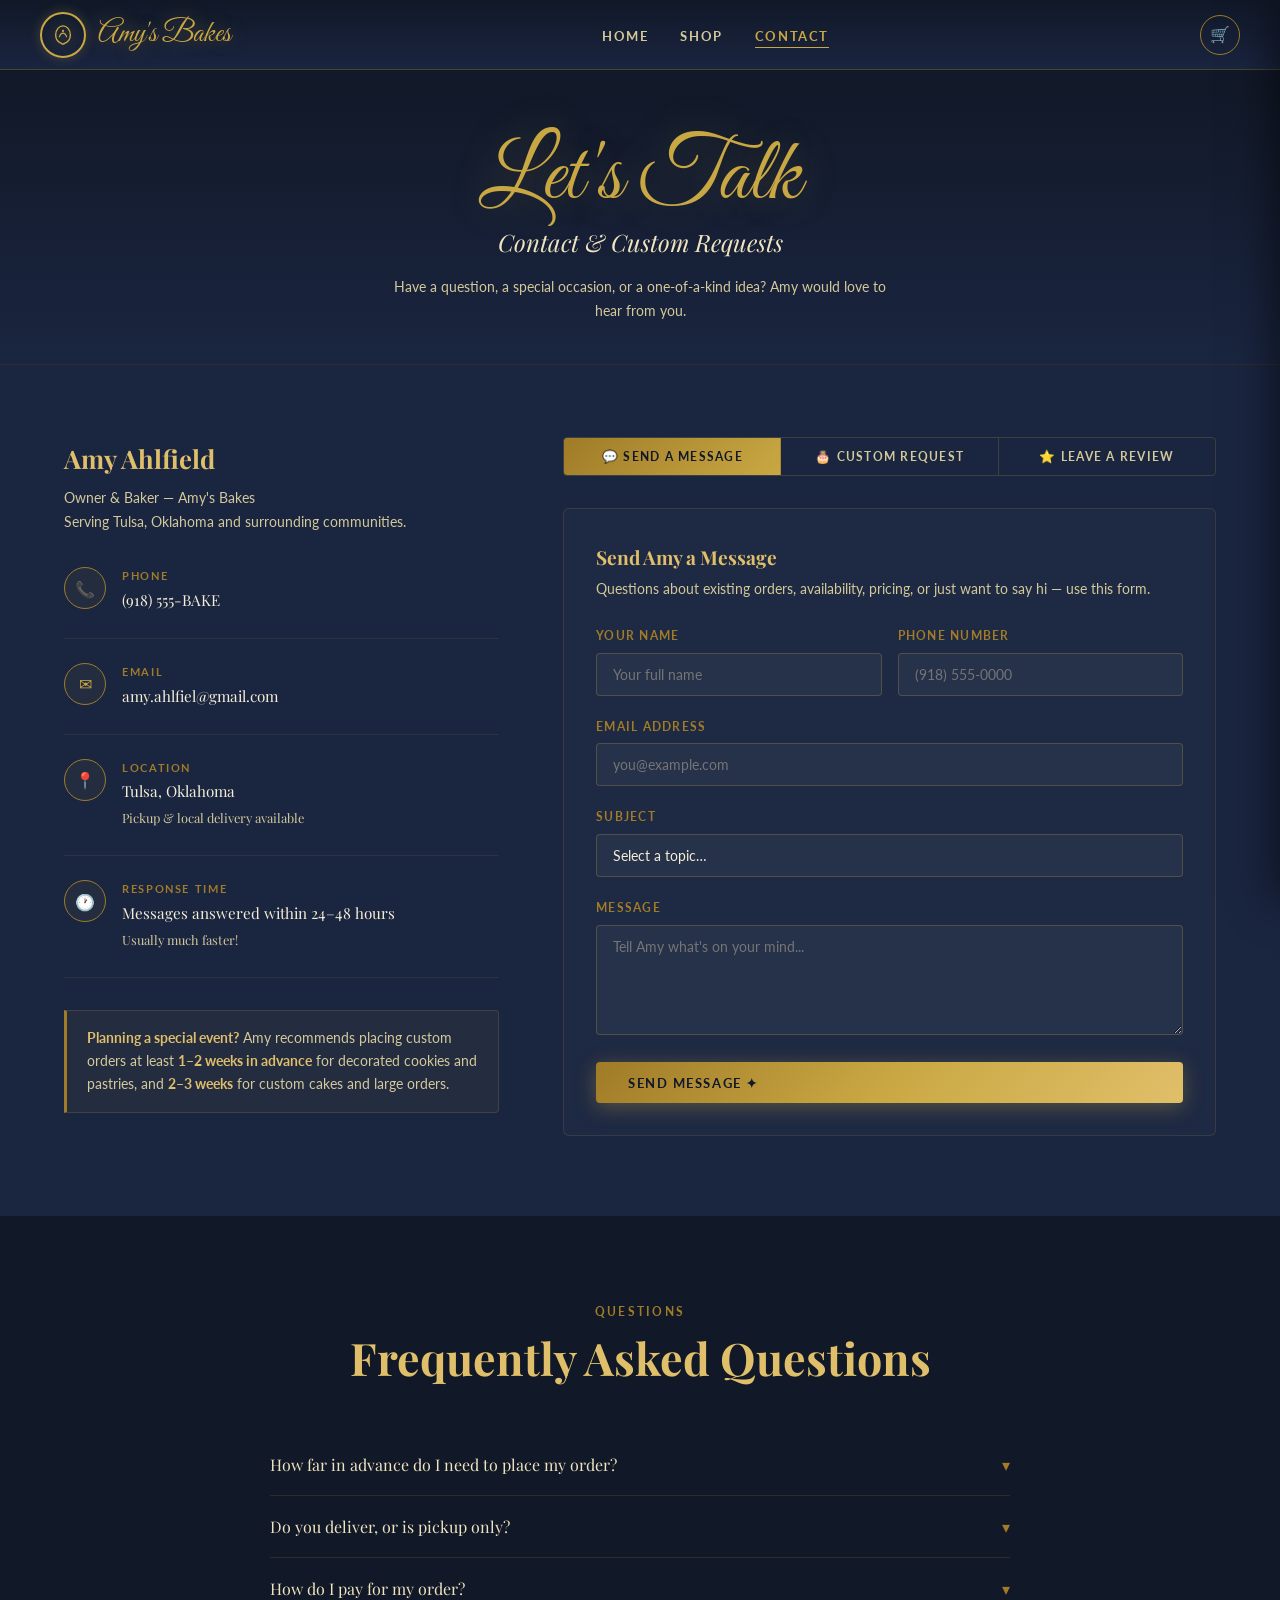
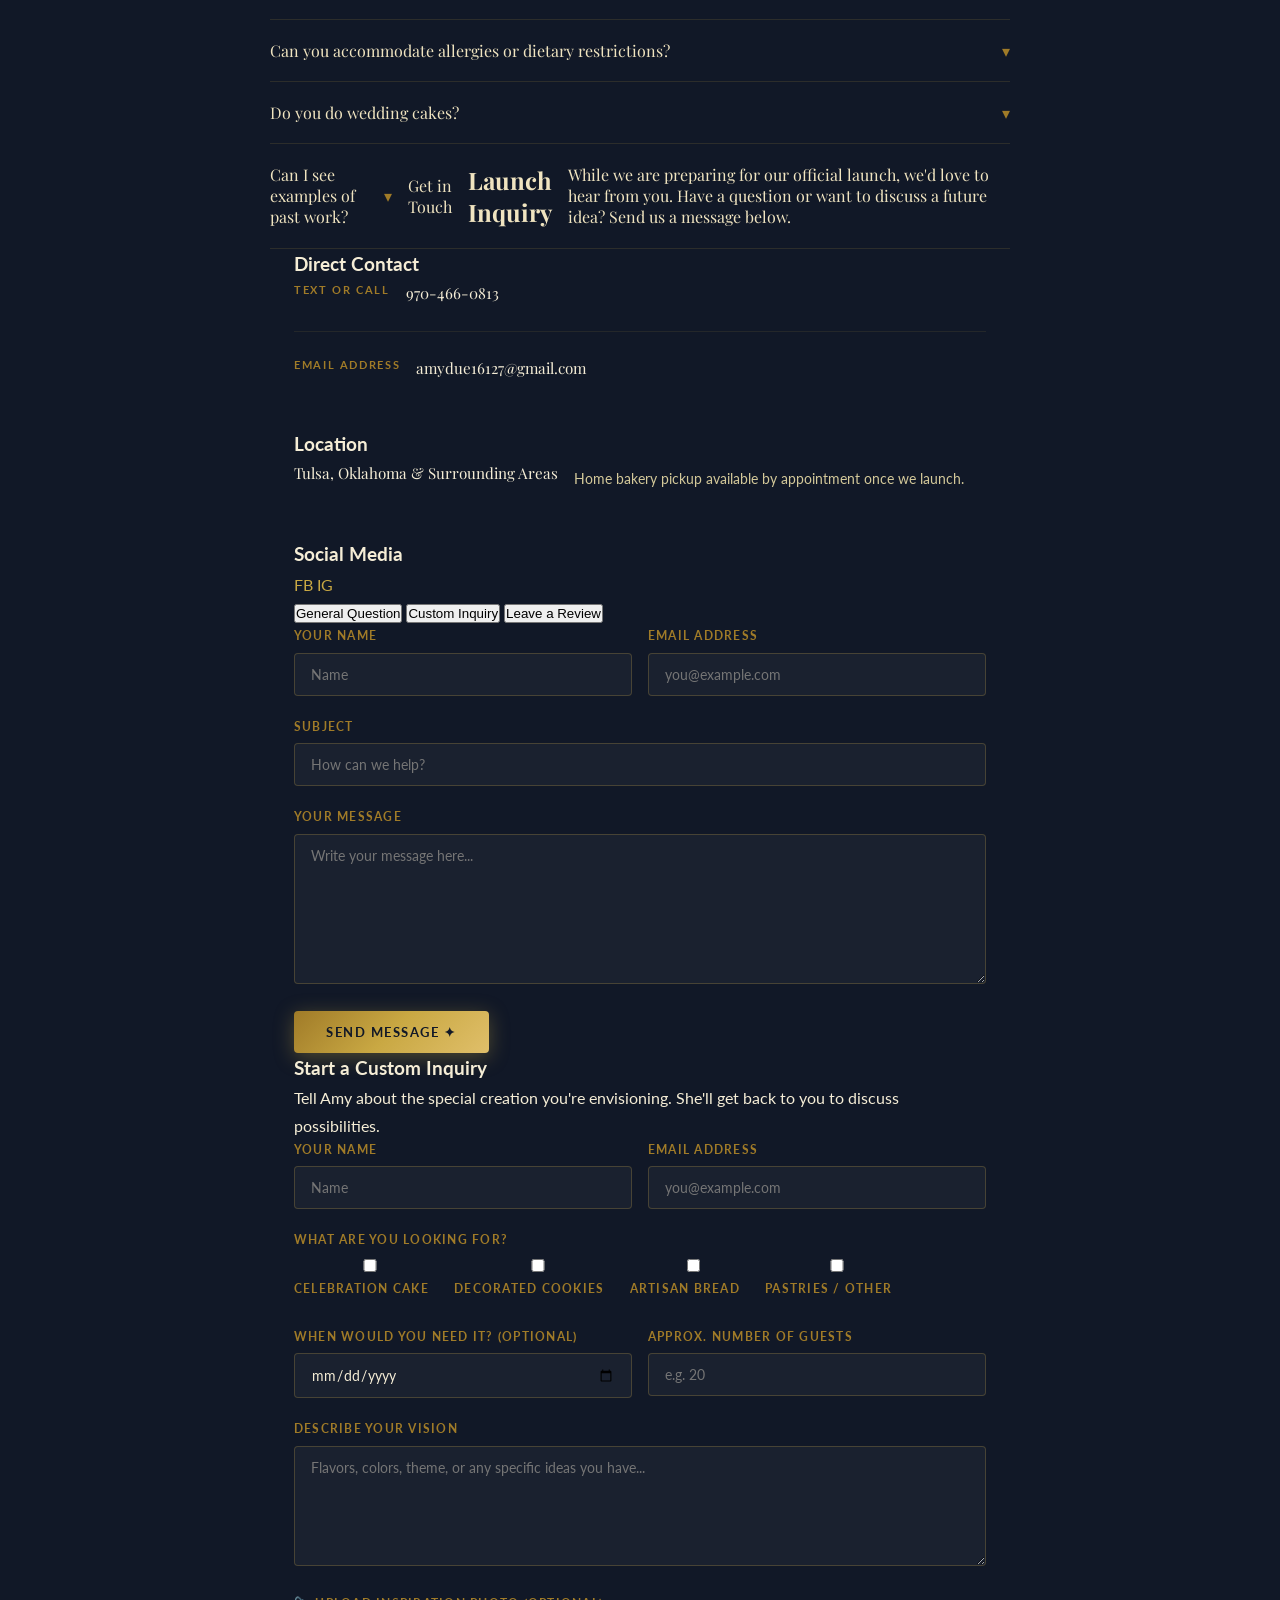
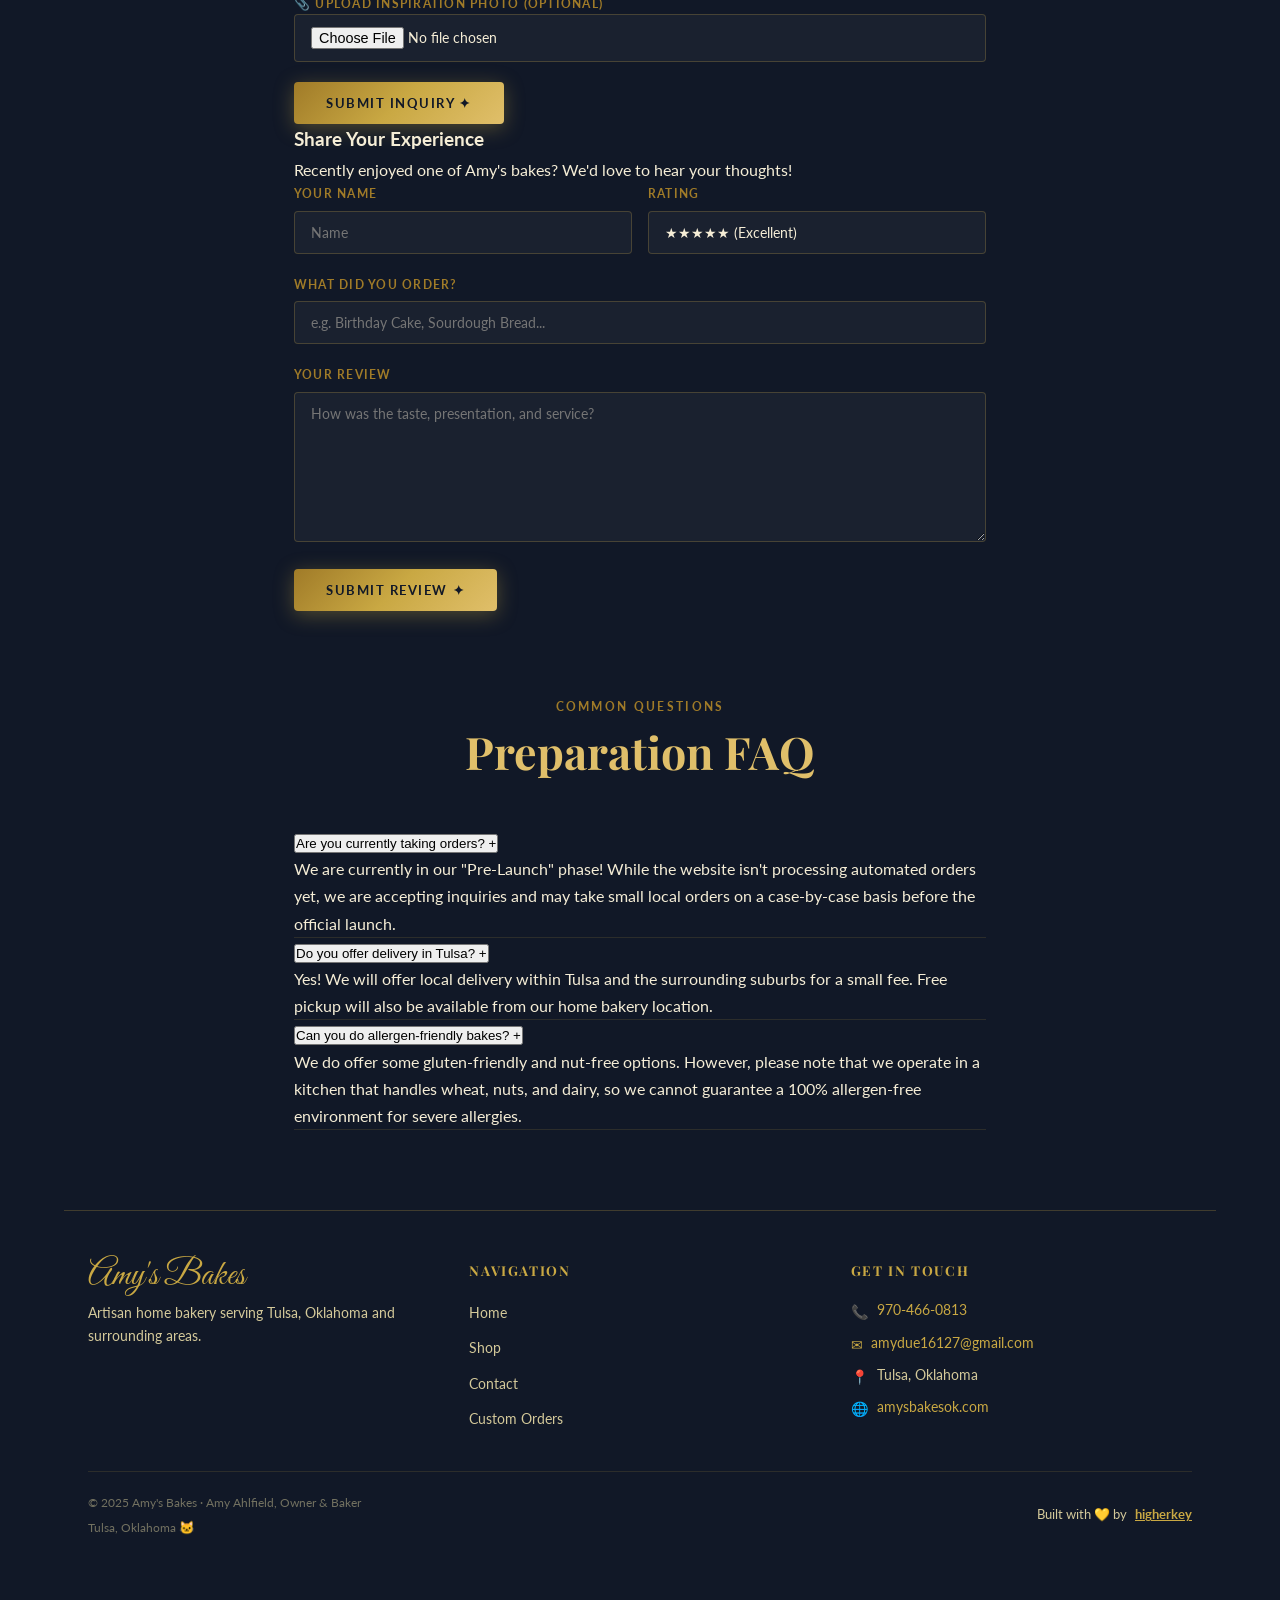
==== contact.html @ 86986a4e "fix: resolve construction banner overlap and add review section" ====
<!DOCTYPE html>
<html lang="en">
<head>
  <meta charset="UTF-8">
  <meta name="viewport" content="width=device-width, initial-scale=1.0">
  <title>Contact & Custom Orders — Amy's Bakes | Tulsa Oklahoma Bakery</title>
  <meta name="description" content="Contact Amy's Bakes in Tulsa, Oklahoma. Submit a custom cake or cookie request, ask questions, or get a quote for your next special event.">
  <link rel="stylesheet" href="css/styles.css">
  <link rel="stylesheet" href="css/contact.css">
</head>
<body>

  <!-- ── Navbar ── -->
  <nav class="navbar" role="navigation" aria-label="Main navigation">
    <a href="index.html" class="navbar-brand" aria-label="Amy's Bakes Home">
      <div class="navbar-logo-ring" aria-hidden="true">
        <svg width="22" height="22" viewBox="0 0 24 24" fill="none" xmlns="http://www.w3.org/2000/svg">
          <path d="M12 2C8 2 4 6 4 12C4 16.5 7 20 11 21.5V22H13V21.5C17 20 20 16.5 20 12C20 6 16 2 12 2Z" fill="none" stroke="currentColor" stroke-width="1.5"/>
          <path d="M8 14C8 14 9.5 10 12 10C14.5 10 16 14 16 14" stroke="currentColor" stroke-width="1.2" stroke-linecap="round"/>
          <circle cx="12" cy="7.5" r="1.2" fill="currentColor"/>
        </svg>
      </div>
      <span class="navbar-brand-text">Amy's Bakes</span>
    </a>

    <ul class="navbar-nav" id="nav-menu" role="list">
      <li><a href="index.html">Home</a></li>
      <li><a href="shop.html">Shop</a></li>
      <li><a href="contact.html" class="active">Contact</a></li>
    </ul>

    <div style="display:flex;align-items:center;gap:1rem">
      <button class="navbar-cart" id="cart-btn" aria-label="Open shopping cart">
        🛒
        <span class="cart-badge" id="cart-badge" aria-live="polite">0</span>
      </button>
      <button class="hamburger" id="hamburger" aria-label="Toggle menu" aria-expanded="false">
        <span></span><span></span><span></span>
      </button>
    </div>
  </nav>

  <div class="page-wrapper">

    <!-- ── Contact Hero ── -->
    <header class="contact-hero" role="banner">
      <div class="container">
        <span class="page-script" aria-hidden="true">Let's Talk</span>
        <h1>Contact & Custom Requests</h1>
        <p>Have a question, a special occasion, or a one-of-a-kind idea? Amy would love to hear from you.</p>
      </div>
    </header>

    <!-- ── Main Contact Section ── -->
    <section class="contact-section" id="custom" aria-labelledby="contact-main-heading">
      <div class="container">
        <div class="contact-layout">

          <!-- Info Panel -->
          <aside class="contact-info-panel animate-on-scroll">
            <h2 id="contact-main-heading">Amy Ahlfield</h2>
            <p>Owner & Baker — Amy's Bakes<br>
            Serving Tulsa, Oklahoma and surrounding communities.</p>

            <div class="contact-detail">
              <div class="contact-detail-icon" aria-hidden="true">📞</div>
              <div class="contact-detail-text">
                <div class="contact-detail-label">Phone</div>
                <div class="contact-detail-value"><a href="tel:9185553253">(918) 555-BAKE</a></div>
              </div>
            </div>

            <div class="contact-detail">
              <div class="contact-detail-icon" aria-hidden="true">✉</div>
              <div class="contact-detail-text">
                <div class="contact-detail-label">Email</div>
                <div class="contact-detail-value"><a href="mailto:amy.ahlfiel@gmail.com">amy.ahlfiel@gmail.com</a></div>
              </div>
            </div>

            <div class="contact-detail">
              <div class="contact-detail-icon" aria-hidden="true">📍</div>
              <div class="contact-detail-text">
                <div class="contact-detail-label">Location</div>
                <div class="contact-detail-value">Tulsa, Oklahoma<br>
                  <span style="font-size:0.8rem;color:var(--text-light)">Pickup &amp; local delivery available</span>
                </div>
              </div>
            </div>

            <div class="contact-detail">
              <div class="contact-detail-icon" aria-hidden="true">🕐</div>
              <div class="contact-detail-text">
                <div class="contact-detail-label">Response Time</div>
                <div class="contact-detail-value">
                  Messages answered within 24–48 hours<br>
                  <span style="font-size:0.8rem;color:var(--text-light)">Usually much faster!</span>
                </div>
              </div>
            </div>

            <div class="contact-note" role="note">
              <strong>Planning a special event?</strong> Amy recommends placing custom orders 
              at least <strong>1–2 weeks in advance</strong> for decorated cookies and pastries, 
              and <strong>2–3 weeks</strong> for custom cakes and large orders.
            </div>
          </aside>

          <!-- Forms Panel -->
          <div class="contact-forms animate-on-scroll" style="transition-delay:0.15s">

            <!-- Tab switcher -->
            <div class="form-tabs" role="tablist" aria-label="Contact form options">
              <button class="form-tab active" data-tab="tab-message" id="tab-btn-message" role="tab" aria-selected="true" aria-controls="tab-message">
                💬 Send a Message
              </button>
              <button class="form-tab" data-tab="tab-custom" id="tab-btn-custom" role="tab" aria-selected="false" aria-controls="tab-custom">
                🎂 Custom Request
              </button>
              <button class="form-tab" data-tab="tab-review" id="tab-btn-review" role="tab" aria-selected="false" aria-controls="tab-review">
                ⭐ Leave a Review
              </button>
            </div>

            <!-- Tab: General Message -->
            <div class="tab-pane active" id="tab-message" role="tabpanel" aria-labelledby="tab-btn-message">
              <div class="form-panel">
                <h3>Send Amy a Message</h3>
                <p>Questions about existing orders, availability, pricing, or just want to say hi — use this form.</p>
                <form id="contact-form" novalidate>
                  <div class="form-row">
                    <div class="form-group">
                      <label for="msg-name">Your Name</label>
                      <input type="text" id="msg-name" name="name" required placeholder="Your full name">
                    </div>
                    <div class="form-group">
                      <label for="msg-phone">Phone Number</label>
                      <input type="tel" id="msg-phone" name="phone" placeholder="(918) 555-0000">
                    </div>
                  </div>
                  <div class="form-group">
                    <label for="msg-email">Email Address</label>
                    <input type="email" id="msg-email" name="email" required placeholder="you@example.com">
                  </div>
                  <div class="form-group">
                    <label for="msg-subject">Subject</label>
                    <select id="msg-subject" name="subject">
                      <option value="">Select a topic…</option>
                      <option value="order-status">Order Status</option>
                      <option value="pricing">Pricing &amp; Availability</option>
                      <option value="general">General Question</option>
                      <option value="collaboration">Event / Collaboration</option>
                      <option value="other">Other</option>
                    </select>
                  </div>
                  <div class="form-group">
                    <label for="msg-message">Message</label>
                    <textarea id="msg-message" name="message" required placeholder="Tell Amy what's on your mind..."></textarea>
                  </div>
                  <button type="submit" class="btn btn-primary" id="contact-submit-btn" style="width:100%">
                    Send Message ✦
                  </button>
                </form>
              </div>
            </div>

            <!-- Tab: Custom Request -->
            <div class="tab-pane" id="tab-custom" role="tabpanel" aria-labelledby="tab-btn-custom">
              <div class="form-panel">
                <h3>Custom Bake Request</h3>
                <p>Tell Amy about your dream baked good. The more detail you provide, the better she can bring your vision to life.</p>
                <form id="custom-form" novalidate>
                  <div class="form-row">
                    <div class="form-group">
                      <label for="cr-name">Your Name</label>
                      <input type="text" id="cr-name" name="name" required placeholder="Your full name">
                    </div>
                    <div class="form-group">
                      <label for="cr-phone">Phone Number</label>
                      <input type="tel" id="cr-phone" name="phone" required placeholder="(918) 555-0000">
                    </div>
                  </div>
                  <div class="form-group">
                    <label for="cr-email">Email Address</label>
                    <input type="email" id="cr-email" name="email" required placeholder="you@example.com">
                  </div>

                  <div class="form-group">
                    <label for="cr-item-type">What Are You Ordering?</label>
                    <select id="cr-item-type" name="itemType" required>
                      <option value="">Choose a category…</option>
                      <option value="custom-cake">Custom Cake</option>
                      <option value="cupcakes">Cupcakes</option>
                      <option value="cookies">Decorated Cookies</option>
                      <option value="macarons">Macarons</option>
                      <option value="bread">Artisan Bread</option>
                      <option value="pastries">Pastries / Cinnamon Rolls</option>
                      <option value="gift-box">Gift Box / Assortment</option>
                      <option value="other">Something Else</option>
                    </select>
                  </div>

                  <div class="form-group">
                    <label>Flavor Preferences <span style="color:var(--text-light);font-weight:400;text-transform:none;letter-spacing:0">(select all that apply)</span></label>
                    <div class="flavor-chips" role="group" aria-label="Flavor preferences">
                      <button type="button" class="flavor-chip" data-flavor="vanilla" id="flavor-vanilla">Vanilla</button>
                      <button type="button" class="flavor-chip" data-flavor="chocolate" id="flavor-chocolate">Chocolate</button>
                      <button type="button" class="flavor-chip" data-flavor="lemon" id="flavor-lemon">Lemon</button>
                      <button type="button" class="flavor-chip" data-flavor="strawberry" id="flavor-strawberry">Strawberry</button>
                      <button type="button" class="flavor-chip" data-flavor="red-velvet" id="flavor-red-velvet">Red Velvet</button>
                      <button type="button" class="flavor-chip" data-flavor="carrot" id="flavor-carrot">Carrot</button>
                      <button type="button" class="flavor-chip" data-flavor="funfetti" id="flavor-funfetti">Funfetti</button>
                      <button type="button" class="flavor-chip" data-flavor="almond" id="flavor-almond">Almond</button>
                      <button type="button" class="flavor-chip" data-flavor="seasonal" id="flavor-seasonal">Seasonal Special</button>
                    </div>
                    <input type="hidden" id="selected-flavors" name="flavors">
                  </div>

                  <div class="form-group">
                    <label for="cr-occasion">Occasion or Theme</label>
                    <input type="text" id="cr-occasion" name="occasion" placeholder="e.g. 1st Birthday, Bridal Shower, Christmas...">
                  </div>

                  <div class="form-group">
                    <label for="cr-quantity">Quantity / Servings Needed</label>
                    <input type="text" id="cr-quantity" name="quantity" placeholder="e.g. 2 dozen cookies, serves 20, 3-tier cake...">
                  </div>

                  <div class="form-group">
                    <label>Approximate Budget</label>
                    <div class="budget-options" role="group" aria-label="Budget range">
                      <div class="budget-option">
                        <input type="radio" name="budget" id="budget-25-50" value="$25–$50">
                        <label for="budget-25-50">$25–$50</label>
                      </div>
                      <div class="budget-option">
                        <input type="radio" name="budget" id="budget-50-100" value="$50–$100">
                        <label for="budget-50-100">$50–$100</label>
                      </div>
                      <div class="budget-option">
                        <input type="radio" name="budget" id="budget-100-plus" value="$100+">
                        <label for="budget-100-plus">$100+</label>
                      </div>
                    </div>
                  </div>

                  <div class="form-group">
                    <label for="cr-date">Date Needed</label>
                    <input type="date" id="cr-date" name="dateNeeded" required>
                  </div>

                  <div class="form-group">
                    <label>Inspiration Photos <span style="color:var(--text-light);font-weight:400;text-transform:none;letter-spacing:0">(optional)</span></label>
                    <div class="inspiration-upload" role="button" tabindex="0">
                      <input type="file" id="inspiration-upload" name="photos" accept="image/*" multiple aria-label="Upload inspiration images">
                      <div class="inspiration-upload-icon" aria-hidden="true">📷</div>
                      <p><strong id="upload-label">Click to upload</strong> or drag &amp; drop<br>
                      PNG, JPG, HEIC up to 10MB each</p>
                    </div>
                  </div>

                  <div class="form-group">
                    <label for="cr-details">Additional Details</label>
                    <textarea id="cr-details" name="details" placeholder="Colors, allergens, delivery vs pickup, any other details that would help Amy nail your order..."></textarea>
                  </div>

                  <button type="submit" class="btn btn-primary" id="custom-submit-btn" style="width:100%">
                    Submit Custom Request ✦
                  </button>
                </form>
              </div>
            </div>

            <!-- Tab: Leave a Review -->
            <div class="tab-pane" id="tab-review" role="tabpanel" aria-labelledby="tab-btn-review">
              <div class="form-panel">
                <h3>Share Your Experience</h3>
                <p>Recently enjoyed one of Amy's bakes? We'd love to hear your thoughts!</p>
                <form id="review-form" novalidate>
                  <div class="form-row">
                    <div class="form-group">
                      <label for="rev-name">Your Name</label>
                      <input type="text" id="rev-name" name="name" required placeholder="Your name">
                    </div>
                    <div class="form-group">
                      <label for="rev-rating">Rating</label>
                      <select id="rev-rating" name="rating" required>
                        <option value="5">★★★★★ (Excellent)</option>
                        <option value="4">★★★★☆ (Great)</option>
                        <option value="3">★★★☆☆ (Good)</option>
                        <option value="2">★★☆☆☆ (Fair)</option>
                        <option value="1">★☆☆☆☆ (Poor)</option>
                      </select>
                    </div>
                  </div>
                  <div class="form-group">
                    <label for="rev-order">What did you order?</label>
                    <input type="text" id="rev-order" name="order" placeholder="e.g. Birthday Cake, Sourdough...">
                  </div>
                  <div class="form-group">
                    <label for="rev-text">Your Review</label>
                    <textarea id="rev-text" name="review" required placeholder="How was the taste, presentation, and service?"></textarea>
                  </div>
                  <button type="submit" class="btn btn-primary" id="review-submit-btn" style="width:100%">
                    Submit Review ✦
                  </button>
                </form>
              </div>
            </div>

          </div><!-- /contact-forms -->
        </div><!-- /contact-layout -->
      </div>
    </section>

    <!-- ── FAQ Section ── -->
    <section class="faq-section" aria-labelledby="faq-heading">
      <div class="container">
        <div class="section-header animate-on-scroll">
          <span class="section-label">Questions</span>
          <h2 class="section-title" id="faq-heading">Frequently Asked Questions</h2>
        </div>

        <div class="faq-list animate-on-scroll" role="list">

          <div class="faq-item" role="listitem">
            <button class="faq-question" id="faq-q1" aria-expanded="false" aria-controls="faq-a1">
              How far in advance do I need to place my order?
              <span class="faq-chevron" aria-hidden="true">▾</span>
            </button>
            <div class="faq-answer" id="faq-a1" role="region" aria-labelledby="faq-q1">
              <div class="faq-answer-inner">
                For standard items like cinnamon rolls and artisan breads, 3–5 days notice is usually enough. 
                Decorated cookies and pastries need 1–2 weeks. Custom cakes, especially tiered or heavily 
                decorated designs, require 2–3 weeks minimum. For holidays and weddings, booking early is 
                strongly recommended.
              </div>
            </div>
          </div>

          <div class="faq-item" role="listitem">
            <button class="faq-question" id="faq-q2" aria-expanded="false" aria-controls="faq-a2">
              Do you deliver, or is pickup only?
              <span class="faq-chevron" aria-hidden="true">▾</span>
            </button>
            <div class="faq-answer" id="faq-a2" role="region" aria-labelledby="faq-q2">
              <div class="faq-answer-inner">
                Amy offers both pickup (at her home in Tulsa) and local delivery within the Tulsa metro area. 
                Delivery fees depend on distance and order size. You'll discuss this directly with Amy after 
                placing your order.
              </div>
            </div>
          </div>

          <div class="faq-item" role="listitem">
            <button class="faq-question" id="faq-q3" aria-expanded="false" aria-controls="faq-a3">
              How do I pay for my order?
              <span class="faq-chevron" aria-hidden="true">▾</span>
            </button>
            <div class="faq-answer" id="faq-a3" role="region" aria-labelledby="faq-q3">
              <div class="faq-answer-inner">
                No payment is collected online. After you place your order, Amy will reach out to confirm 
                details and share payment options, which typically include Venmo, PayPal, cash, or Zelle. 
                A 50% deposit is required for custom cake orders to secure your date.
              </div>
            </div>
          </div>

          <div class="faq-item" role="listitem">
            <button class="faq-question" id="faq-q4" aria-expanded="false" aria-controls="faq-a4">
              Can you accommodate allergies or dietary restrictions?
              <span class="faq-chevron" aria-hidden="true">▾</span>
            </button>
            <div class="faq-answer" id="faq-a4" role="region" aria-labelledby="faq-q4">
              <div class="faq-answer-inner">
                Amy does her best to accommodate common dietary needs and can discuss options for 
                gluten-sensitive, nut-free, and dairy-free recipes. Please note that her kitchen is a 
                home kitchen and is not certified allergen-free. Always communicate your needs clearly 
                when placing your order.
              </div>
            </div>
          </div>

          <div class="faq-item" role="listitem">
            <button class="faq-question" id="faq-q5" aria-expanded="false" aria-controls="faq-a5">
              Do you do wedding cakes?
              <span class="faq-chevron" aria-hidden="true">▾</span>
            </button>
            <div class="faq-answer" id="faq-a5" role="region" aria-labelledby="faq-q5">
              <div class="faq-answer-inner">
                Absolutely! Wedding cakes are one of Amy's specialties. She'll work with you to design 
                the perfect cake for your big day. Tastings can be arranged for wedding orders — reach 
                out via the custom request form to get started. Wedding bookings fill up quickly, so 
                plan ahead!
              </div>
            </div>
          </div>

          <div class="faq-item" role="listitem">
            <button class="faq-question" id="faq-q6" aria-expanded="false" aria-controls="faq-a6">
              Can I see examples of past work?
              <span class="faq-chevron" aria-hidden="true">▾</span>
        <span class="page-script" aria-hidden="true">Get in Touch</span>
        <h1>Launch Inquiry</h1>
        <p>While we are preparing for our official launch, we'd love to hear from you. Have a question or want to discuss a future idea? Send us a message below.</p>
      </div>
    </header>

    <div class="container contact-container">
      <div class="contact-grid">
        
        <!-- Contact Sidebar -->
        <aside class="contact-sidebar animate-on-scroll">
          <div class="sidebar-block">
            <h3>Direct Contact</h3>
            <div class="contact-detail">
              <span class="contact-detail-label">Text or Call</span>
              <div class="contact-detail-value"><a href="tel:9704660813">970-466-0813</a></div>
            </div>
            <div class="contact-detail">
              <span class="contact-detail-label">Email Address</span>
              <div class="contact-detail-value"><a href="mailto:amydue16127@gmail.com">amydue16127@gmail.com</a></div>
            </div>
          </div>

          <div class="sidebar-block">
            <h3>Location</h3>
            <div class="contact-detail">
              <div class="contact-detail-value">Tulsa, Oklahoma &amp; Surrounding Areas</div>
              <p style="font-size:0.85rem;color:var(--text-light);margin-top:0.4rem">Home bakery pickup available by appointment once we launch.</p>
            </div>
          </div>

          <div class="sidebar-block">
            <h3>Social Media</h3>
            <div class="contact-social">
              <a href="#" aria-label="Facebook">FB</a>
              <a href="#" aria-label="Instagram">IG</a>
            </div>
          </div>
        </aside>

        <!-- Contact Main -->
        <main class="contact-main animate-on-scroll" style="transition-delay:0.1s">
          <div class="contact-tabs" role="tablist">
            <button class="tab-btn active" id="tab-general" role="tab" aria-selected="true" aria-controls="panel-general">
              General Question
            </button>
            <button class="tab-btn" id="tab-custom" role="tab" aria-selected="false" aria-controls="panel-custom">
              Custom Inquiry
            </button>
            <button class="tab-btn" id="tab-review" role="tab" aria-selected="false" aria-controls="panel-review">
              Leave a Review
            </button>
          </div>

          <!-- General Form -->
          <div class="tab-panel active" id="panel-general" role="tabpanel" aria-labelledby="tab-general">
            <form id="general-contact-form" class="contact-form">
              <div class="form-row">
                <div class="form-group">
                  <label for="name">Your Name</label>
                  <input type="text" id="name" name="name" required placeholder="Name">
                </div>
                <div class="form-group">
                  <label for="email">Email Address</label>
                  <input type="email" id="email" name="email" required placeholder="you@example.com">
                </div>
              </div>
              <div class="form-group">
                <label for="subject">Subject</label>
                <input type="text" id="subject" name="subject" required placeholder="How can we help?">
              </div>
              <div class="form-group">
                <label for="message">Your Message</label>
                <textarea id="message" name="message" required placeholder="Write your message here..." style="min-height:150px"></textarea>
              </div>
              <button type="submit" class="btn btn-primary" id="general-submit">Send Message ✦</button>
            </form>
          </div>

          <!-- Custom Request Form -->
          <div class="tab-panel" id="panel-custom" role="tabpanel" aria-labelledby="tab-custom">
            <div class="custom-form-header">
              <h3>Start a Custom Inquiry</h3>
              <p>Tell Amy about the special creation you're envisioning. She'll get back to you to discuss possibilities.</p>
            </div>
            <form id="custom-request-form" class="contact-form">
              <div class="form-row">
                <div class="form-group">
                  <label for="c-name">Your Name</label>
                  <input type="text" id="c-name" name="name" required placeholder="Name">
                </div>
                <div class="form-group">
                  <label for="c-email">Email Address</label>
                  <input type="email" id="c-email" name="email" required placeholder="you@example.com">
                </div>
              </div>
              
              <div class="form-group">
                <label>What are you looking for?</label>
                <div class="flavor-chips">
                  <label class="chip">
                    <input type="checkbox" name="type" value="Cake">
                    <span>Celebration Cake</span>
                  </label>
                  <label class="chip">
                    <input type="checkbox" name="type" value="Cookies">
                    <span>Decorated Cookies</span>
                  </label>
                  <label class="chip">
                    <input type="checkbox" name="type" value="Bread">
                    <span>Artisan Bread</span>
                  </label>
                  <label class="chip">
                    <input type="checkbox" name="type" value="Pastries">
                    <span>Pastries / Other</span>
                  </label>
                </div>
              </div>

              <div class="form-row">
                <div class="form-group">
                  <label for="c-date">When would you need it? (Optional)</label>
                  <input type="date" id="c-date" name="date">
                </div>
                <div class="form-group">
                  <label for="c-guests">Approx. Number of Guests</label>
                  <input type="number" id="c-guests" name="guests" placeholder="e.g. 20">
                </div>
              </div>

              <div class="form-group">
                <label for="c-desc">Describe your vision</label>
                <textarea id="c-desc" name="description" required placeholder="Flavors, colors, theme, or any specific ideas you have..." style="min-height:120px"></textarea>
              </div>

              <div class="form-group">
                <label for="c-file" class="file-label">
                  <span>📎 Upload Inspiration Photo (Optional)</span>
                  <input type="file" id="c-file" name="file" accept="image/*" class="sr-only">
                  <small id="file-name" style="display:block;margin-top:0.3rem;color:var(--gold)"></small>
                </label>
              </div>

              <button type="submit" class="btn btn-primary" id="custom-submit">Submit Inquiry ✦</button>
            </form>
          </div>

          <!-- Review Form -->
          <div class="tab-panel" id="panel-review" role="tabpanel" aria-labelledby="tab-review">
            <div class="custom-form-header">
              <h3>Share Your Experience</h3>
              <p>Recently enjoyed one of Amy's bakes? We'd love to hear your thoughts!</p>
            </div>
            <form id="review-form" class="contact-form">
              <div class="form-row">
                <div class="form-group">
                  <label for="r-name">Your Name</label>
                  <input type="text" id="r-name" name="name" required placeholder="Name">
                </div>
                <div class="form-group">
                  <label for="r-rating">Rating</label>
                  <select id="r-rating" name="rating" required>
                    <option value="5">★★★★★ (Excellent)</option>
                    <option value="4">★★★★☆ (Great)</option>
                    <option value="3">★★★☆☆ (Good)</option>
                    <option value="2">★★☆☆☆ (Fair)</option>
                    <option value="1">★☆☆☆☆ (Poor)</option>
                  </select>
                </div>
              </div>
              <div class="form-group">
                <label for="r-order">What did you order?</label>
                <input type="text" id="r-order" name="order" placeholder="e.g. Birthday Cake, Sourdough Bread...">
              </div>
              <div class="form-group">
                <label for="r-text">Your Review</label>
                <textarea id="r-text" name="review" required placeholder="How was the taste, presentation, and service?" style="min-height:150px"></textarea>
              </div>
              <button type="submit" class="btn btn-primary" id="review-submit">Submit Review ✦</button>
            </form>
          </div>

          <!-- Success Message -->
          <div id="form-success" class="success-state" style="display:none; margin-top:2rem">
            <div class="success-icon">✦</div>
            <h3>Thank You!</h3>
            <p>Your message has been received. This site is under construction, but Amy will follow up with you personally via email shortly.</p>
            <br>
            <button class="btn btn-outline" onclick="location.reload()" style="margin:0 auto">Send Another</button>
          </div>
        </main>
      </div>
    </div>

    <!-- ── FAQ Section ── -->
    <section class="section faq-section" aria-labelledby="faq-heading">
      <div class="container animate-on-scroll">
        <div class="section-header">
          <span class="section-label">Common Questions</span>
          <h2 id="faq-heading" class="section-title">Preparation FAQ</h2>
        </div>
        <div class="faq-accordion">
          <div class="faq-item">
            <button class="faq-trigger" aria-expanded="false">
              Are you currently taking orders?
              <span class="faq-icon">+</span>
            </button>
            <div class="faq-content">
              <p>We are currently in our "Pre-Launch" phase! While the website isn't processing automated orders yet, we are accepting inquiries and may take small local orders on a case-by-case basis before the official launch.</p>
            </div>
          </div>
          <div class="faq-item">
            <button class="faq-trigger" aria-expanded="false">
              Do you offer delivery in Tulsa?
              <span class="faq-icon">+</span>
            </button>
            <div class="faq-content">
              <p>Yes! We will offer local delivery within Tulsa and the surrounding suburbs for a small fee. Free pickup will also be available from our home bakery location.</p>
            </div>
          </div>
          <div class="faq-item">
            <button class="faq-trigger" aria-expanded="false">
              Can you do allergen-friendly bakes?
              <span class="faq-icon">+</span>
            </button>
            <div class="faq-content">
              <p>We do offer some gluten-friendly and nut-free options. However, please note that we operate in a kitchen that handles wheat, nuts, and dairy, so we cannot guarantee a 100% allergen-free environment for severe allergies.</p>
            </div>
          </div>
        </div>
      </div>
    </section>

  </div><!-- /page-wrapper -->

  <!-- ── Footer ── -->
  <footer>
    <div class="container">
      <div class="footer-inner">
        <div class="footer-brand">
          <div class="brand-name">Amy's Bakes</div>
          <p>Artisan home bakery serving Tulsa, Oklahoma and surrounding areas.</p>
        </div>
        <nav aria-label="Footer navigation">
          <h3 class="footer-heading">Navigation</h3>
          <ul class="footer-links">
            <li><a href="index.html">Home</a></li>
            <li><a href="shop.html">Shop</a></li>
            <li><a href="contact.html" class="active">Contact</a></li>
            <li><a href="contact.html#custom">Custom Orders</a></li>
          </ul>
        </nav>
        <address class="footer-contact" style="font-style:normal">
          <h3 class="footer-heading">Get in Touch</h3>
          <div class="footer-contact-item"><span class="ico">📞</span><a href="tel:9704660813">970-466-0813</a></div>
          <div class="footer-contact-item"><span class="ico">✉</span><a href="mailto:amydue16127@gmail.com">amydue16127@gmail.com</a></div>
          <div class="footer-contact-item"><span class="ico">📍</span>Tulsa, Oklahoma</div>
          <div class="footer-contact-item"><span class="ico">🌐</span><a href="https://www.amysbakesok.com">amysbakesok.com</a></div>
        </address>
      </div>
      <div class="footer-bottom">
        <div style="display:flex; flex-direction:column; gap: 4px;">
          <span>&copy; 2025 Amy's Bakes · Amy Ahlfield, Owner &amp; Baker</span>
          <span>Tulsa, Oklahoma <span class="cat">🐱</span></span>
        </div>
        <div class="footer-credit">
          Built with 💛 by <a href="https://github.com/higherkey" target="_blank" rel="noopener">higherkey</a>
        </div>
      </div>
    </div>
  </footer>

  <!-- ── Inquiry Bag (Drawer) ── -->
  <div class="cart-overlay" id="cart-overlay" role="dialog" aria-label="Inquiry Bag" aria-modal="true"></div>
  <div class="cart-drawer" id="cart-drawer">
    <div class="cart-header">
      <h2>Inquiry Bag</h2>
      <button class="cart-close" id="cart-close" aria-label="Close inquiry bag">✕</button>
    </div>
    <div class="cart-items" id="cart-items">
      <div class="cart-empty" id="cart-empty">
        <div class="empty-icon">👜</div>
        <p>Your inquiry bag is empty.<br>Add some examples to get started!</p>
      </div>
    </div>
    <div class="cart-footer">
      <div class="cart-total" style="display:none">
        <span>Order Total</span>
        <span class="cart-total-amount" id="cart-total-amount">$0.00</span>
      </div>
      <button class="btn btn-primary" id="checkout-btn" style="width:100%" disabled>Send Inquiry Request</button>
    </div>
  </div>

  <!-- ── Checkout Modal (Inquiry) ── -->
  <div class="modal-overlay" id="checkout-overlay" role="dialog" aria-label="Checkout" aria-modal="true">
    <div class="modal">
      <div class="modal-header">
        <h2>Send Inquiry Request</h2>
        <button class="modal-close" id="checkout-modal-close" aria-label="Close inquiry">✕</button>
      </div>
      <div class="modal-body">
        <div id="checkout-success" style="display:none" class="success-state">
          <div class="success-icon">✦</div>
          <h3>Inquiry Sent!</h3>
          <p>Thank you! This site is currently under construction, but Amy will receive your request and get back to you soon.</p>
          <br>
          <button class="btn btn-outline" id="success-close-btn" style="margin:0 auto">Close</button>
        </div>
        <form id="checkout-form">
          <div id="checkout-summary" style="margin-bottom:1.5rem;background:rgba(255,255,255,0.03);border:1px solid rgba(201,168,67,0.15);border-radius:4px;padding:1rem"></div>
          <div class="form-row">
            <div class="form-group">
              <label for="co-first-name">First Name</label>
              <input type="text" id="co-first-name" name="firstName" required placeholder="First Name">
            </div>
            <div class="form-group">
              <label for="co-last-name">Last Name</label>
              <input type="text" id="co-last-name" name="lastName" required placeholder="Last Name">
            </div>
          </div>
          <div class="form-group">
            <label for="co-email">Email Address</label>
            <input type="email" id="co-email" name="email" required placeholder="you@example.com">
          </div>
          <div class="form-group">
            <label for="co-phone">Phone Number</label>
            <input type="tel" id="co-phone" name="phone" required placeholder="Phone Number">
          </div>
          <div class="form-group">
            <label for="co-pickup-date">Requested Date (Optional)</label>
            <input type="date" id="co-pickup-date" name="pickupDate">
          </div>
          <div class="form-group">
            <label for="co-notes">Message or Special Requests</label>
            <textarea id="co-notes" name="notes" placeholder="Tell Amy what you're looking for..."></textarea>
          </div>
          <button type="submit" class="btn btn-primary" style="width:100%" id="place-order-btn">Submit Inquiry ✦</button>
          <p style="font-size:0.75rem;color:var(--text-light);text-align:center;margin-top:0.75rem">
            This is an inquiry form only. No payment is collected.
          </p>
        </form>
      </div>
    </div>
  </div>

  <script src="js/cart.js"></script>
  <script src="js/contact.js"></script>
</body>
</html>
---- css/styles.css ----
/* ============================
   Amy's Bakes — Global Styles
   Navy & Gold Artisan Theme
   ============================ */

@import url('https://fonts.googleapis.com/css2?family=Great+Vibes&family=Playfair+Display:ital,wght@0,400;0,600;0,700;1,400&family=Lato:wght@300;400;700&display=swap');

/* ── CSS Variables ── */
:root {
  --navy:        #1a2540;
  --navy-dark:   #111827;
  --navy-mid:    #1e2d4d;
  --navy-light:  #243358;
  --gold:        #c9a843;
  --gold-light:  #e0bf6a;
  --gold-dark:   #a07b28;
  --gold-glow:   rgba(201, 168, 67, 0.25);
  --cream:       #f5edd6;
  --cream-soft:  #f0e4c0;
  --text-light:  #d4c99a;
  --white:       #ffffff;

  --font-script:  'Great Vibes', cursive;
  --font-serif:   'Playfair Display', serif;
  --font-body:    'Lato', sans-serif;

  --border-radius: 4px;
  --transition:    0.3s ease;
  --shadow-gold:   0 4px 30px rgba(201, 168, 67, 0.18);
  --shadow-card:   0 8px 40px rgba(0,0,0,0.45);
}

/* ── Reset & Base ── */
*, *::before, *::after { box-sizing: border-box; margin: 0; padding: 0; }

html { scroll-behavior: smooth; font-size: 16px; }

body {
  background-color: var(--navy);
  color: var(--cream);
  font-family: var(--font-body);
  font-weight: 400;
  line-height: 1.7;
  min-height: 100vh;
}

img { max-width: 100%; display: block; }

a { color: var(--gold); text-decoration: none; transition: color var(--transition); }
a:hover { color: var(--gold-light); }

/* ── Ornate Border Utility ── */
.ornate-border {
  position: relative;
  border: 1.5px solid var(--gold-dark);
  border-radius: var(--border-radius);
}
.ornate-border::before {
  content: '';
  position: absolute;
  inset: 5px;
  border: 1px solid rgba(201,168,67,0.3);
  border-radius: var(--border-radius);
  pointer-events: none;
}

/* ── Filigree Corner SVG Utility ── */
.filigree-corner {
  position: absolute;
  width: 60px;
  height: 60px;
  opacity: 0.65;
  color: var(--gold);
}
.filigree-corner.tl { top: -2px; left: -2px; }
.filigree-corner.tr { top: -2px; right: -2px; transform: scaleX(-1); }
.filigree-corner.bl { bottom: -2px; left: -2px; transform: scaleY(-1); }
.filigree-corner.br { bottom: -2px; right: -2px; transform: scale(-1); }

/* ── Navigation ── */
.navbar {
  position: sticky;
  top: 0; left: 0; right: 0;
  z-index: 1000;
  display: flex;
  align-items: center;
  justify-content: space-between;
  padding: 0 2.5rem;
  height: 70px;
  background: linear-gradient(180deg, rgba(17,24,39,0.98) 0%, rgba(26,37,64,0.95) 100%);
  border-bottom: 1px solid rgba(201,168,67,0.3);
  backdrop-filter: blur(12px);
}

.navbar-brand {
  display: flex;
  align-items: center;
  gap: 0.75rem;
  text-decoration: none;
}
.navbar-logo-ring {
  width: 46px;
  height: 46px;
  border-radius: 50%;
  border: 2px solid var(--gold);
  box-shadow: 0 0 12px var(--gold-glow);
  display: flex;
  align-items: center;
  justify-content: center;
  background: radial-gradient(circle, rgba(201,168,67,0.08) 0%, transparent 70%);
}
.navbar-brand-text {
  font-family: var(--font-script);
  font-size: 1.85rem;
  color: var(--gold);
  line-height: 1;
  text-shadow: 0 0 20px rgba(201,168,67,0.4);
}

.navbar-nav {
  display: flex;
  align-items: center;
  gap: 2rem;
  list-style: none;
}
.navbar-nav a {
  font-family: var(--font-body);
  font-size: 0.82rem;
  font-weight: 700;
  letter-spacing: 0.12em;
  text-transform: uppercase;
  color: var(--text-light);
  transition: color var(--transition);
  position: relative;
}
.navbar-nav a::after {
  content: '';
  position: absolute;
  bottom: -4px; left: 0; right: 0;
  height: 1px;
  background: var(--gold);
  transform: scaleX(0);
  transition: transform var(--transition);
}
.navbar-nav a:hover,
.navbar-nav a.active { color: var(--gold); }
.navbar-nav a:hover::after,
.navbar-nav a.active::after { transform: scaleX(1); }

.navbar-cart {
  position: relative;
  background: none;
  border: 1.5px solid var(--gold-dark);
  color: var(--gold);
  width: 40px; height: 40px;
  border-radius: 50%;
  cursor: pointer;
  display: flex; align-items: center; justify-content: center;
  font-size: 1rem;
  transition: all var(--transition);
}
.navbar-cart:hover { background: var(--gold-glow); border-color: var(--gold); }
.cart-badge {
  position: absolute;
  top: -4px; right: -4px;
  background: var(--gold);
  color: var(--navy-dark);
  font-size: 0.65rem;
  font-weight: 700;
  width: 18px; height: 18px;
  border-radius: 50%;
  display: flex; align-items: center; justify-content: center;
  display: none;
}
.cart-badge.has-items { display: flex; }

.hamburger {
  display: none;
  flex-direction: column;
  gap: 5px;
  cursor: pointer;
  background: none;
  border: none;
  padding: 4px;
}
.hamburger span {
  display: block;
  width: 24px; height: 2px;
  background: var(--gold);
  border-radius: 2px;
  transition: all var(--transition);
}

/* ── Page Wrapper ── */
.page-wrapper { padding-top: 0; }

/* ── Gold Section Divider ── */
.section-divider {
  display: flex;
  align-items: center;
  gap: 1rem;
  margin: 2rem auto;
  max-width: 340px;
}
.section-divider hr {
  flex: 1;
  border: none;
  border-top: 1px solid var(--gold-dark);
}
.section-divider .divider-icon { color: var(--gold); font-size: 1.1rem; }

/* ── Section Headers ── */
.section-header { text-align: center; margin-bottom: 3rem; }
.section-label {
  display: inline-block;
  font-size: 0.72rem;
  font-weight: 700;
  letter-spacing: 0.2em;
  text-transform: uppercase;
  color: var(--gold-dark);
  margin-bottom: 0.5rem;
}
.section-title {
  font-family: var(--font-serif);
  font-size: clamp(1.8rem, 4vw, 2.8rem);
  color: var(--gold-light);
  line-height: 1.25;
  margin-bottom: 0.75rem;
}
.section-subtitle {
  font-size: 0.95rem;
  color: var(--text-light);
  max-width: 520px;
  margin: 0 auto;
}

/* ── Buttons ── */
.btn {
  display: inline-flex;
  align-items: center;
  gap: 0.5rem;
  padding: 0.8rem 2rem;
  border-radius: var(--border-radius);
  font-family: var(--font-body);
  font-size: 0.8rem;
  font-weight: 700;
  letter-spacing: 0.12em;
  text-transform: uppercase;
  cursor: pointer;
  transition: all var(--transition);
  border: none;
  text-decoration: none;
}
.btn-primary {
  background: linear-gradient(135deg, var(--gold-dark), var(--gold), var(--gold-light));
  color: var(--navy-dark);
  box-shadow: 0 4px 20px rgba(201,168,67,0.35);
}
.btn-primary:hover {
  transform: translateY(-2px);
  box-shadow: 0 8px 28px rgba(201,168,67,0.5);
  color: var(--navy-dark);
}
.btn-outline {
  background: transparent;
  color: var(--gold);
  border: 1.5px solid var(--gold-dark);
}
.btn-outline:hover {
  background: var(--gold-glow);
  border-color: var(--gold);
  color: var(--gold-light);
}
.btn-ghost {
  background: transparent;
  color: var(--cream);
  border: 1px solid rgba(255,255,255,0.2);
}
.btn-ghost:hover { background: rgba(255,255,255,0.08); color: white; }

/* ── Container ── */
.container { max-width: 1200px; margin: 0 auto; padding: 0 1.5rem; }
.section { padding: 5rem 0; }

/* ── Footer ── */
footer {
  background: var(--navy-dark);
  border-top: 1px solid rgba(201,168,67,0.25);
  padding: 3rem 0 1.5rem;
}
.footer-inner {
  display: grid;
  grid-template-columns: 1fr 1fr 1fr;
  gap: 2.5rem;
  margin-bottom: 2rem;
}
.footer-brand .brand-name {
  font-family: var(--font-script);
  font-size: 2.2rem;
  color: var(--gold);
  line-height: 1;
  margin-bottom: 0.5rem;
}
.footer-brand p { font-size: 0.85rem; color: var(--text-light); }
.footer-heading {
  font-family: var(--font-serif);
  font-size: 0.85rem;
  color: var(--gold);
  letter-spacing: 0.12em;
  text-transform: uppercase;
  margin-bottom: 1rem;
}
.footer-links { list-style: none; }
.footer-links li { margin-bottom: 0.5rem; }
.footer-links a { font-size: 0.88rem; color: var(--text-light); }
.footer-links a:hover { color: var(--gold); }
.footer-contact-item { font-size: 0.88rem; color: var(--text-light); margin-bottom: 0.4rem; display: flex; align-items: flex-start; gap: 0.5rem; }
.footer-contact-item span.ico { color: var(--gold); margin-top: 2px; }
.footer-bottom {
  border-top: 1px solid rgba(201,168,67,0.15);
  padding-top: 1.25rem;
  display: flex;
  align-items: center;
  justify-content: space-between;
  font-size: 0.78rem;
  color: rgba(212,201,154,0.5);
}
.footer-bottom .cat { color: var(--gold); }

/* ── Toast Notification ── */
.toast {
  position: fixed;
  bottom: 2rem;
  right: 2rem;
  background: linear-gradient(135deg, var(--navy-light), var(--navy-mid));
  border: 1px solid var(--gold-dark);
  color: var(--cream);
  padding: 1rem 1.5rem;
  border-radius: var(--border-radius);
  box-shadow: var(--shadow-gold);
  font-size: 0.9rem;
  z-index: 9999;
  transform: translateY(100px);
  opacity: 0;
  transition: all 0.4s cubic-bezier(0.34, 1.56, 0.64, 1);
  display: flex;
  align-items: center;
  gap: 0.75rem;
  max-width: 320px;
}
.toast.show { transform: translateY(0); opacity: 1; }
.toast-icon { color: var(--gold); font-size: 1.1rem; }

/* ── Cart Drawer ── */
.cart-overlay {
  position: fixed;
  inset: 0;
  background: rgba(10,15,30,0.75);
  z-index: 2000;
  backdrop-filter: blur(4px);
  opacity: 0;
  pointer-events: none;
  transition: opacity var(--transition);
}
.cart-overlay.open { opacity: 1; pointer-events: all; }

.cart-drawer {
  position: fixed;
  top: 0; right: 0; bottom: 0;
  width: min(420px, 100vw);
  background: var(--navy-dark);
  border-left: 1px solid rgba(201,168,67,0.25);
  z-index: 2100;
  display: flex;
  flex-direction: column;
  transform: translateX(100%);
  transition: transform 0.4s cubic-bezier(0.4,0,0.2,1);
  box-shadow: -8px 0 40px rgba(0,0,0,0.5);
}
.cart-drawer.open { transform: translateX(0); }

.cart-header {
  display: flex;
  align-items: center;
  justify-content: space-between;
  padding: 1.5rem;
  border-bottom: 1px solid rgba(201,168,67,0.2);
}
.cart-header h2 {
  font-family: var(--font-serif);
  font-size: 1.25rem;
  color: var(--gold-light);
}
.cart-close {
  background: none;
  border: none;
  color: var(--text-light);
  font-size: 1.3rem;
  cursor: pointer;
  transition: color var(--transition);
}
.cart-close:hover { color: var(--gold); }

.cart-items { flex: 1; overflow-y: auto; padding: 1rem 1.5rem; }
.cart-empty {
  text-align: center;
  padding: 3rem 1rem;
  color: var(--text-light);
}
.cart-empty .empty-icon { font-size: 3rem; margin-bottom: 1rem; opacity: 0.4; }
.cart-empty p { font-size: 0.9rem; }

.cart-item {
  display: flex;
  gap: 1rem;
  padding: 1rem 0;
  border-bottom: 1px solid rgba(255,255,255,0.06);
}
.cart-item img {
  width: 72px; height: 72px;
  object-fit: cover;
  border-radius: var(--border-radius);
  border: 1px solid rgba(201,168,67,0.2);
}
.cart-item-info { flex: 1; }
.cart-item-name { font-family: var(--font-serif); font-size: 0.95rem; color: var(--cream); margin-bottom: 0.2rem; }
.cart-item-price { font-size: 0.85rem; color: var(--gold); font-weight: 700; }
.cart-item-controls { display: flex; align-items: center; gap: 0.5rem; margin-top: 0.5rem; }
.qty-btn {
  background: rgba(201,168,67,0.1);
  border: 1px solid var(--gold-dark);
  color: var(--gold);
  width: 26px; height: 26px;
  border-radius: 50%;
  cursor: pointer;
  font-size: 0.9rem;
  display: flex; align-items: center; justify-content: center;
  transition: all var(--transition);
}
.qty-btn:hover { background: var(--gold-glow); }
.qty-display { font-size: 0.9rem; color: var(--cream); min-width: 20px; text-align: center; }
.cart-item-remove { margin-left: auto; background: none; border: none; color: rgba(255,100,100,0.5); cursor: pointer; font-size: 0.85rem; transition: color var(--transition); }
.cart-item-remove:hover { color: rgba(255,100,100,0.9); }

.cart-footer {
  padding: 1.25rem 1.5rem;
  border-top: 1px solid rgba(201,168,67,0.2);
}
.cart-total {
  display: flex;
  justify-content: space-between;
  align-items: center;
  margin-bottom: 1rem;
  font-family: var(--font-serif);
  font-size: 1.05rem;
}
.cart-total-amount { color: var(--gold-light); font-weight: 700; font-size: 1.2rem; }

/* ── Checkout Modal ── */
.modal-overlay {
  position: fixed;
  inset: 0;
  background: rgba(10,15,30,0.85);
  z-index: 3000;
  display: flex;
  align-items: center;
  justify-content: center;
  padding: 1rem;
  opacity: 0;
  pointer-events: none;
  transition: opacity var(--transition);
  backdrop-filter: blur(6px);
}
.modal-overlay.open { opacity: 1; pointer-events: all; }
.modal {
  background: var(--navy-dark);
  border: 1px solid rgba(201,168,67,0.3);
  border-radius: 8px;
  width: min(560px, 100%);
  max-height: 90vh;
  overflow-y: auto;
  box-shadow: 0 20px 60px rgba(0,0,0,0.6);
  transform: scale(0.92);
  transition: transform 0.3s cubic-bezier(0.34,1.56,0.64,1);
}
.modal-overlay.open .modal { transform: scale(1); }
.modal-header {
  padding: 1.75rem 1.75rem 1rem;
  border-bottom: 1px solid rgba(201,168,67,0.2);
  display: flex;
  justify-content: space-between;
  align-items: center;
}
.modal-header h2 { font-family: var(--font-serif); font-size: 1.4rem; color: var(--gold-light); }
.modal-close { background: none; border: none; color: var(--text-light); font-size: 1.3rem; cursor: pointer; transition: color var(--transition); }
.modal-close:hover { color: var(--gold); }
.modal-body { padding: 1.75rem; }

/* ── Forms ── */
.form-group { margin-bottom: 1.25rem; }
.form-group label {
  display: block;
  font-size: 0.78rem;
  font-weight: 700;
  letter-spacing: 0.1em;
  text-transform: uppercase;
  color: var(--gold-dark);
  margin-bottom: 0.4rem;
}
.form-group input,
.form-group textarea,
.form-group select {
  width: 100%;
  padding: 0.75rem 1rem;
  background: rgba(255,255,255,0.04);
  border: 1px solid rgba(201,168,67,0.25);
  border-radius: var(--border-radius);
  color: var(--cream);
  font-family: var(--font-body);
  font-size: 0.9rem;
  transition: border-color var(--transition), box-shadow var(--transition);
  outline: none;
}
.form-group input:focus,
.form-group textarea:focus,
.form-group select:focus {
  border-color: var(--gold-dark);
  box-shadow: 0 0 0 3px var(--gold-glow);
}
.form-group textarea { resize: vertical; min-height: 110px; }
.form-group select { appearance: none; cursor: pointer; }
.form-row { display: grid; grid-template-columns: 1fr 1fr; gap: 1rem; }

/* ── Success State ── */
.success-state {
  text-align: center;
  padding: 2rem;
}
.success-state .success-icon {
  font-size: 3.5rem;
  color: var(--gold);
  margin-bottom: 1rem;
  animation: scaleIn 0.5s cubic-bezier(0.34,1.56,0.64,1);
}
@keyframes scaleIn {
  from { transform: scale(0); opacity: 0; }
  to { transform: scale(1); opacity: 1; }
}
.success-state h3 { font-family: var(--font-serif); font-size: 1.5rem; color: var(--gold-light); margin-bottom: 0.5rem; }
.success-state p { color: var(--text-light); font-size: 0.92rem; }

/* ── Scroll Animations ── */
.animate-on-scroll {
  opacity: 0;
  transform: translateY(30px);
  transition: opacity 0.7s ease, transform 0.7s ease;
}
.animate-on-scroll.visible {
  opacity: 1;
  transform: translateY(0);
}

/* ── Construction Banner ── */
.construction-banner {
  background: var(--gold-dark);
  color: var(--navy-dark);
  text-align: center;
  padding: 0.5rem 1rem;
  font-size: 0.8rem;
  font-weight: 700;
  letter-spacing: 0.05em;
  position: relative;
  z-index: 1100;
}
.construction-banner strong { text-transform: uppercase; margin-right: 0.5rem; }

/* ── Footer Link ── */
.footer-credit {
  margin-left: auto;
  font-size: 0.8rem;
  color: var(--text-light);
  display: flex;
  align-items: center;
  gap: 0.5rem;
}
.footer-credit a {
  color: var(--gold);
  font-weight: 700;
  text-decoration: underline;
}
.footer-credit a:hover {
  color: var(--gold-light);
}

/* ── Responsive ── */
@media (max-width: 768px) {
  .navbar-nav { display: none; flex-direction: column; position: fixed; top: 70px; left: 0; right: 0; background: rgba(17,24,39,0.98); padding: 1.5rem; gap: 1.25rem; border-bottom: 1px solid rgba(201,168,67,0.2); }
  .navbar-nav.open { display: flex; }
  .hamburger { display: flex; }
  .footer-inner { grid-template-columns: 1fr; gap: 1.5rem; }
  .footer-bottom { flex-direction: column; gap: 0.5rem; text-align: center; }
  .footer-credit { margin: 0.5rem auto 0; }
  .form-row { grid-template-columns: 1fr; }
}
---- css/contact.css ----
/* ============================
   Amy's Bakes — Contact Page
   contact.css
   ============================ */

/* ── Contact Hero ── */
.contact-hero {
  padding: 4rem 0 2.5rem;
  text-align: center;
  background: linear-gradient(180deg, var(--navy-dark) 0%, var(--navy) 100%);
  border-bottom: 1px solid rgba(201,168,67,0.15);
}
.contact-hero .page-script {
  font-family: var(--font-script);
  font-size: clamp(3rem, 8vw, 5.5rem);
  color: var(--gold);
  line-height: 1;
  text-shadow: 0 0 40px rgba(201,168,67,0.25);
}
.contact-hero h1 {
  font-family: var(--font-serif);
  font-size: clamp(1.1rem, 2.5vw, 1.5rem);
  color: var(--cream-soft);
  font-weight: 400;
  font-style: italic;
  margin-bottom: 0.75rem;
}
.contact-hero p {
  font-size: 0.9rem;
  color: var(--text-light);
  max-width: 500px;
  margin: 0 auto;
}

/* ── Contact Layout ── */
.contact-section { padding: 4.5rem 0 5rem; }
.contact-layout {
  display: grid;
  grid-template-columns: 1fr 1.5fr;
  gap: 4rem;
  align-items: start;
}

/* ── Info Panel ── */
.contact-info-panel {}
.contact-info-panel h2 {
  font-family: var(--font-serif);
  font-size: 1.6rem;
  color: var(--gold-light);
  margin-bottom: 0.35rem;
}
.contact-info-panel > p {
  font-size: 0.88rem;
  color: var(--text-light);
  margin-bottom: 2rem;
  line-height: 1.75;
}

.contact-detail {
  display: flex;
  align-items: flex-start;
  gap: 1rem;
  margin-bottom: 1.5rem;
  padding-bottom: 1.5rem;
  border-bottom: 1px solid rgba(201,168,67,0.1);
}
.contact-detail:last-of-type { border-bottom: none; }
.contact-detail-icon {
  width: 42px; height: 42px;
  border-radius: 50%;
  border: 1px solid var(--gold-dark);
  background: rgba(201,168,67,0.06);
  display: flex; align-items: center; justify-content: center;
  color: var(--gold);
  font-size: 1rem;
  flex-shrink: 0;
}
.contact-detail-text {}
.contact-detail-label {
  font-size: 0.68rem;
  font-weight: 700;
  letter-spacing: 0.15em;
  text-transform: uppercase;
  color: var(--gold-dark);
  margin-bottom: 0.15rem;
}
.contact-detail-value {
  font-family: var(--font-serif);
  font-size: 0.95rem;
  color: var(--cream);
}
.contact-detail-value a { color: var(--cream); }
.contact-detail-value a:hover { color: var(--gold); }

.contact-note {
  background: rgba(201,168,67,0.06);
  border: 1px solid rgba(201,168,67,0.18);
  border-left: 3px solid var(--gold-dark);
  border-radius: 0 4px 4px 0;
  padding: 1rem 1.25rem;
  margin-top: 2rem;
  font-size: 0.85rem;
  color: var(--text-light);
  line-height: 1.7;
}
.contact-note strong { color: var(--gold-light); }

/* ── Forms Panel ── */
.contact-forms {}
.form-tabs {
  display: flex;
  gap: 0;
  margin-bottom: 2rem;
  border: 1px solid rgba(201,168,67,0.2);
  border-radius: 4px;
  overflow: hidden;
}
.form-tab {
  flex: 1;
  padding: 0.7rem 1rem;
  background: transparent;
  border: none;
  color: var(--text-light);
  font-family: var(--font-body);
  font-size: 0.78rem;
  font-weight: 700;
  letter-spacing: 0.1em;
  text-transform: uppercase;
  cursor: pointer;
  transition: all var(--transition);
  border-right: 1px solid rgba(201,168,67,0.2);
}
.form-tab:last-child { border-right: none; }
.form-tab.active {
  background: linear-gradient(135deg, var(--gold-dark), var(--gold));
  color: var(--navy-dark);
}
.form-tab:hover:not(.active) { background: rgba(201,168,67,0.06); color: var(--gold); }

.tab-pane { display: none; }
.tab-pane.active { display: block; }

.form-panel {
  background: rgba(255,255,255,0.02);
  border: 1px solid rgba(201,168,67,0.15);
  border-radius: 6px;
  padding: 2rem;
}
.form-panel h3 {
  font-family: var(--font-serif);
  font-size: 1.2rem;
  color: var(--gold-light);
  margin-bottom: 0.35rem;
}
.form-panel > p {
  font-size: 0.85rem;
  color: var(--text-light);
  margin-bottom: 1.5rem;
  line-height: 1.6;
}

/* Custom Request specifics */
.flavor-chips {
  display: flex;
  flex-wrap: wrap;
  gap: 0.5rem;
  margin-top: 0.35rem;
}
.flavor-chip {
  padding: 0.35rem 0.9rem;
  border-radius: 30px;
  border: 1.5px solid rgba(201,168,67,0.25);
  background: transparent;
  color: var(--text-light);
  font-size: 0.78rem;
  font-weight: 700;
  cursor: pointer;
  transition: all var(--transition);
  font-family: var(--font-body);
}
.flavor-chip.selected {
  background: rgba(201,168,67,0.15);
  border-color: var(--gold-dark);
  color: var(--gold);
}
.flavor-chip:hover { border-color: var(--gold-dark); }

.budget-options {
  display: grid;
  grid-template-columns: repeat(3, 1fr);
  gap: 0.5rem;
  margin-top: 0.35rem;
}
.budget-option {
  position: relative;
}
.budget-option input[type="radio"] {
  position: absolute;
  opacity: 0;
  width: 0; height: 0;
}
.budget-option label {
  display: block;
  padding: 0.6rem;
  text-align: center;
  border: 1.5px solid rgba(201,168,67,0.2);
  border-radius: 4px;
  font-size: 0.78rem;
  font-weight: 700;
  color: var(--text-light);
  cursor: pointer;
  transition: all var(--transition);
  letter-spacing: 0;
  text-transform: none;
}
.budget-option input:checked + label {
  background: rgba(201,168,67,0.12);
  border-color: var(--gold-dark);
  color: var(--gold);
}
.budget-option label:hover { border-color: var(--gold-dark); }

.inspiration-upload {
  border: 2px dashed rgba(201,168,67,0.25);
  border-radius: 4px;
  padding: 1.5rem;
  text-align: center;
  cursor: pointer;
  transition: all var(--transition);
  position: relative;
}
.inspiration-upload:hover { border-color: var(--gold-dark); background: rgba(201,168,67,0.04); }
.inspiration-upload input { position: absolute; inset: 0; opacity: 0; cursor: pointer; }
.inspiration-upload-icon { font-size: 1.75rem; color: var(--gold-dark); margin-bottom: 0.5rem; }
.inspiration-upload p { font-size: 0.8rem; color: var(--text-light); }
.inspiration-upload strong { color: var(--gold-dark); }

/* ── FAQ Accordion ── */
.faq-section { background: var(--navy-dark); padding: 5rem 0; }
.faq-list { max-width: 740px; margin: 0 auto; }
.faq-item {
  border-bottom: 1px solid rgba(201,168,67,0.15);
}
.faq-question {
  width: 100%;
  background: none;
  border: none;
  display: flex;
  align-items: center;
  justify-content: space-between;
  padding: 1.25rem 0;
  font-family: var(--font-serif);
  font-size: 1rem;
  color: var(--cream-soft);
  cursor: pointer;
  text-align: left;
  transition: color var(--transition);
  gap: 1rem;
}
.faq-question:hover { color: var(--gold-light); }
.faq-chevron {
  color: var(--gold-dark);
  font-size: 1rem;
  transition: transform var(--transition);
  flex-shrink: 0;
}
.faq-item.open .faq-chevron { transform: rotate(180deg); }
.faq-answer {
  max-height: 0;
  overflow: hidden;
  transition: max-height 0.4s ease, padding 0.3s ease;
}
.faq-item.open .faq-answer { max-height: 300px; }
.faq-answer-inner {
  padding-bottom: 1.25rem;
  font-size: 0.88rem;
  color: var(--text-light);
  line-height: 1.8;
}

/* ── Responsive ── */
@media (max-width: 900px) {
  .contact-layout { grid-template-columns: 1fr; }
  .budget-options { grid-template-columns: repeat(2, 1fr); }
}
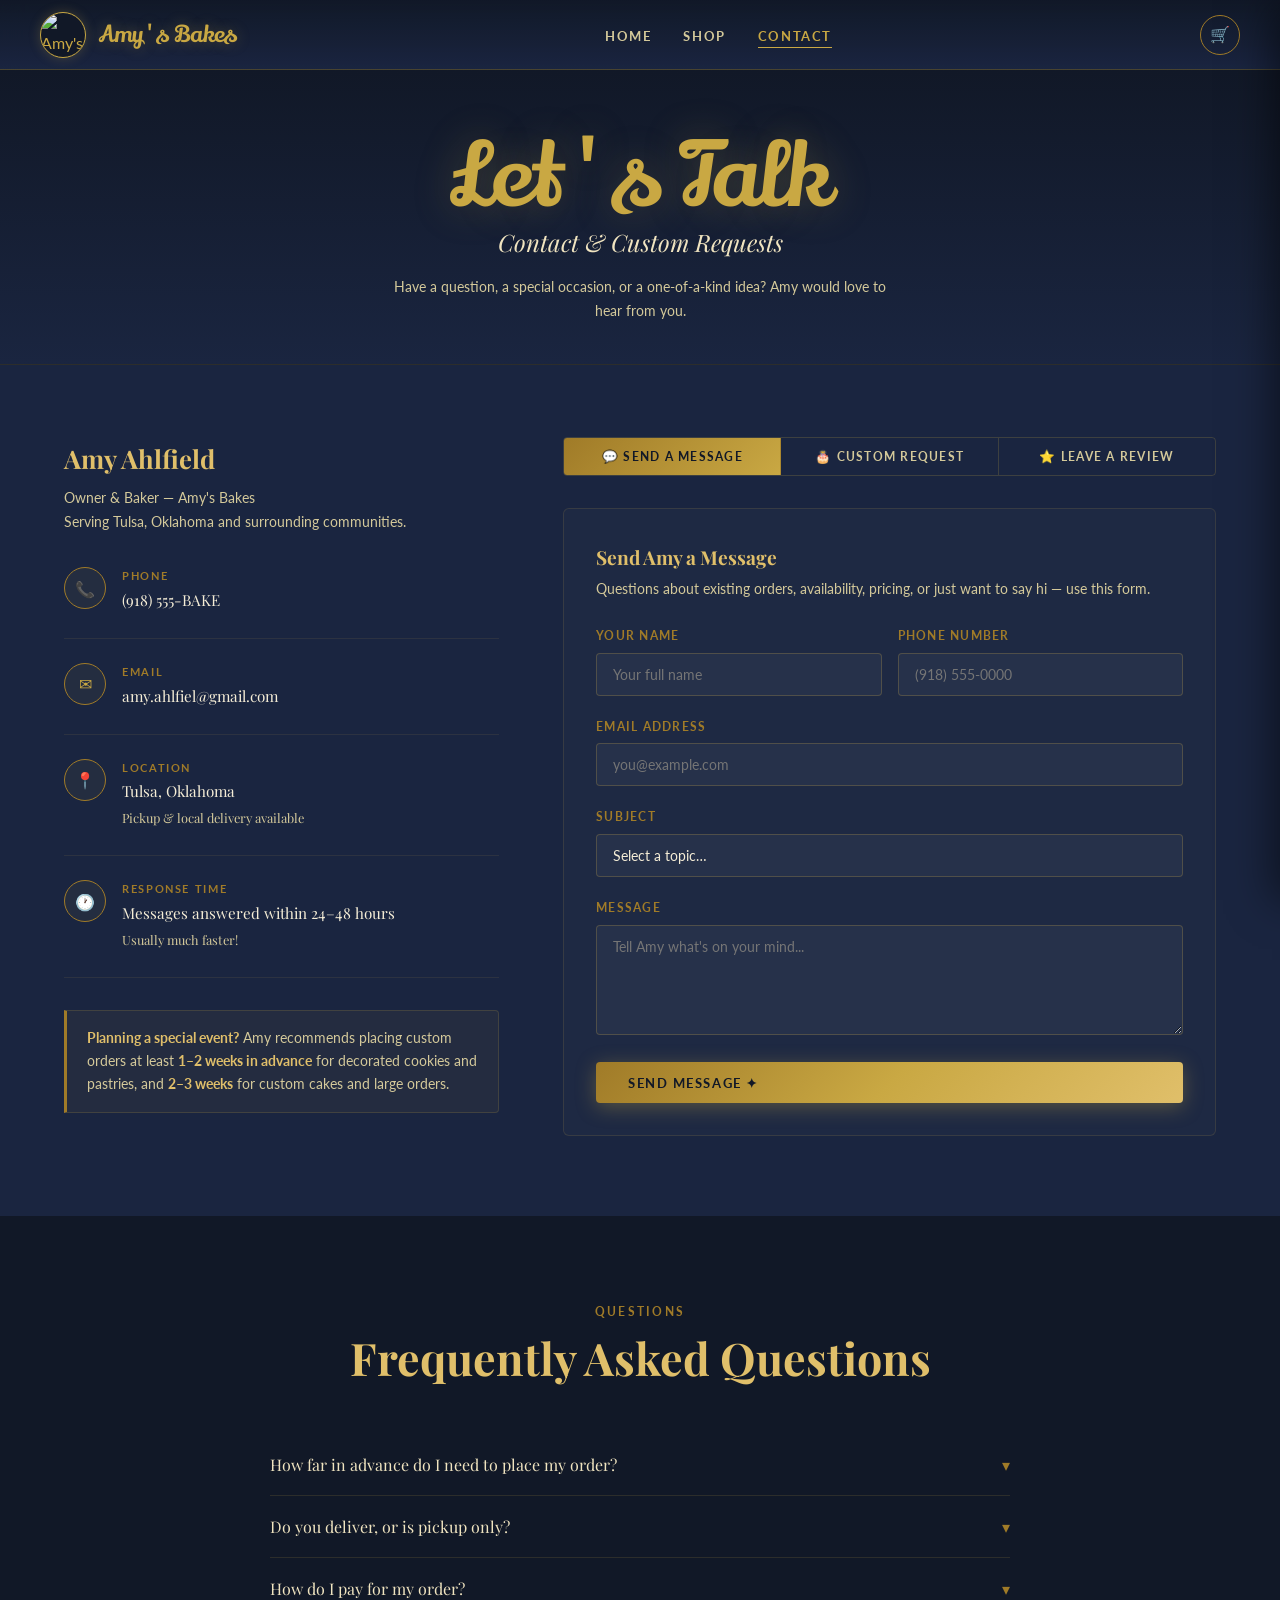
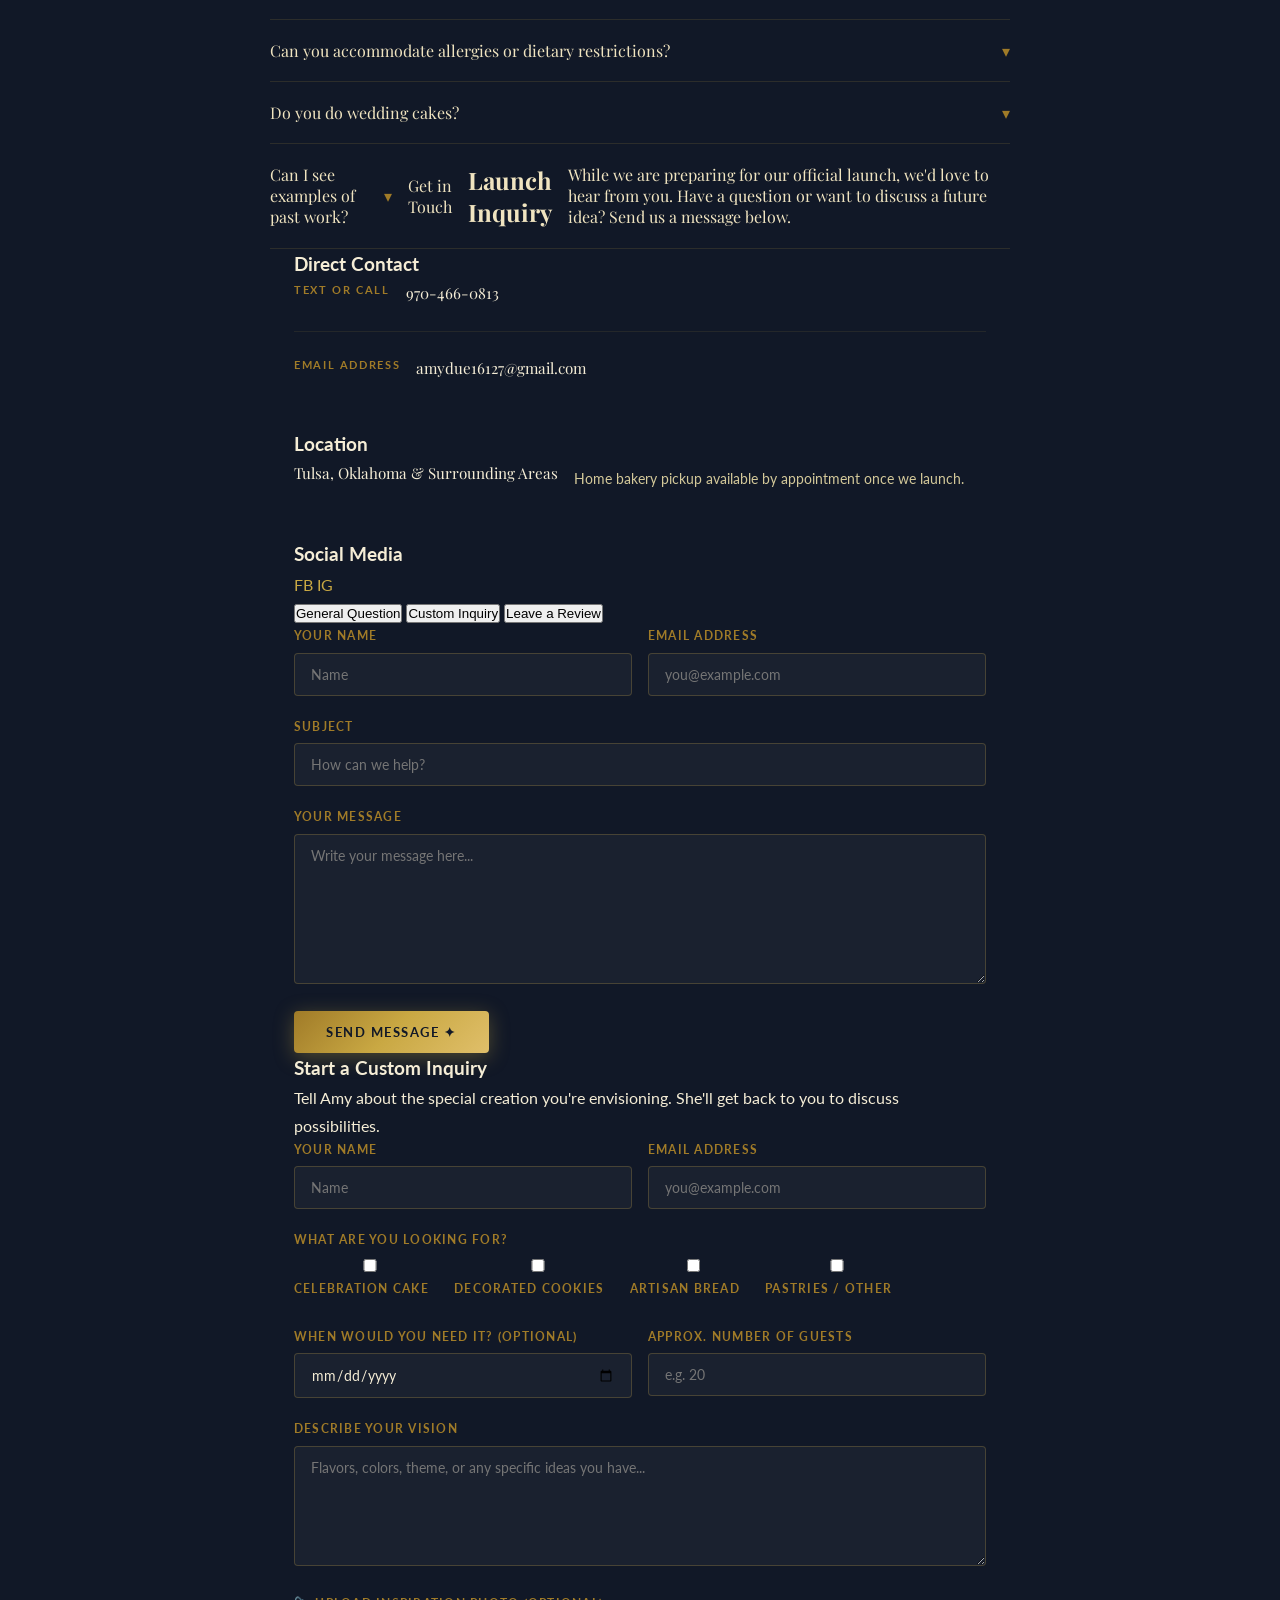
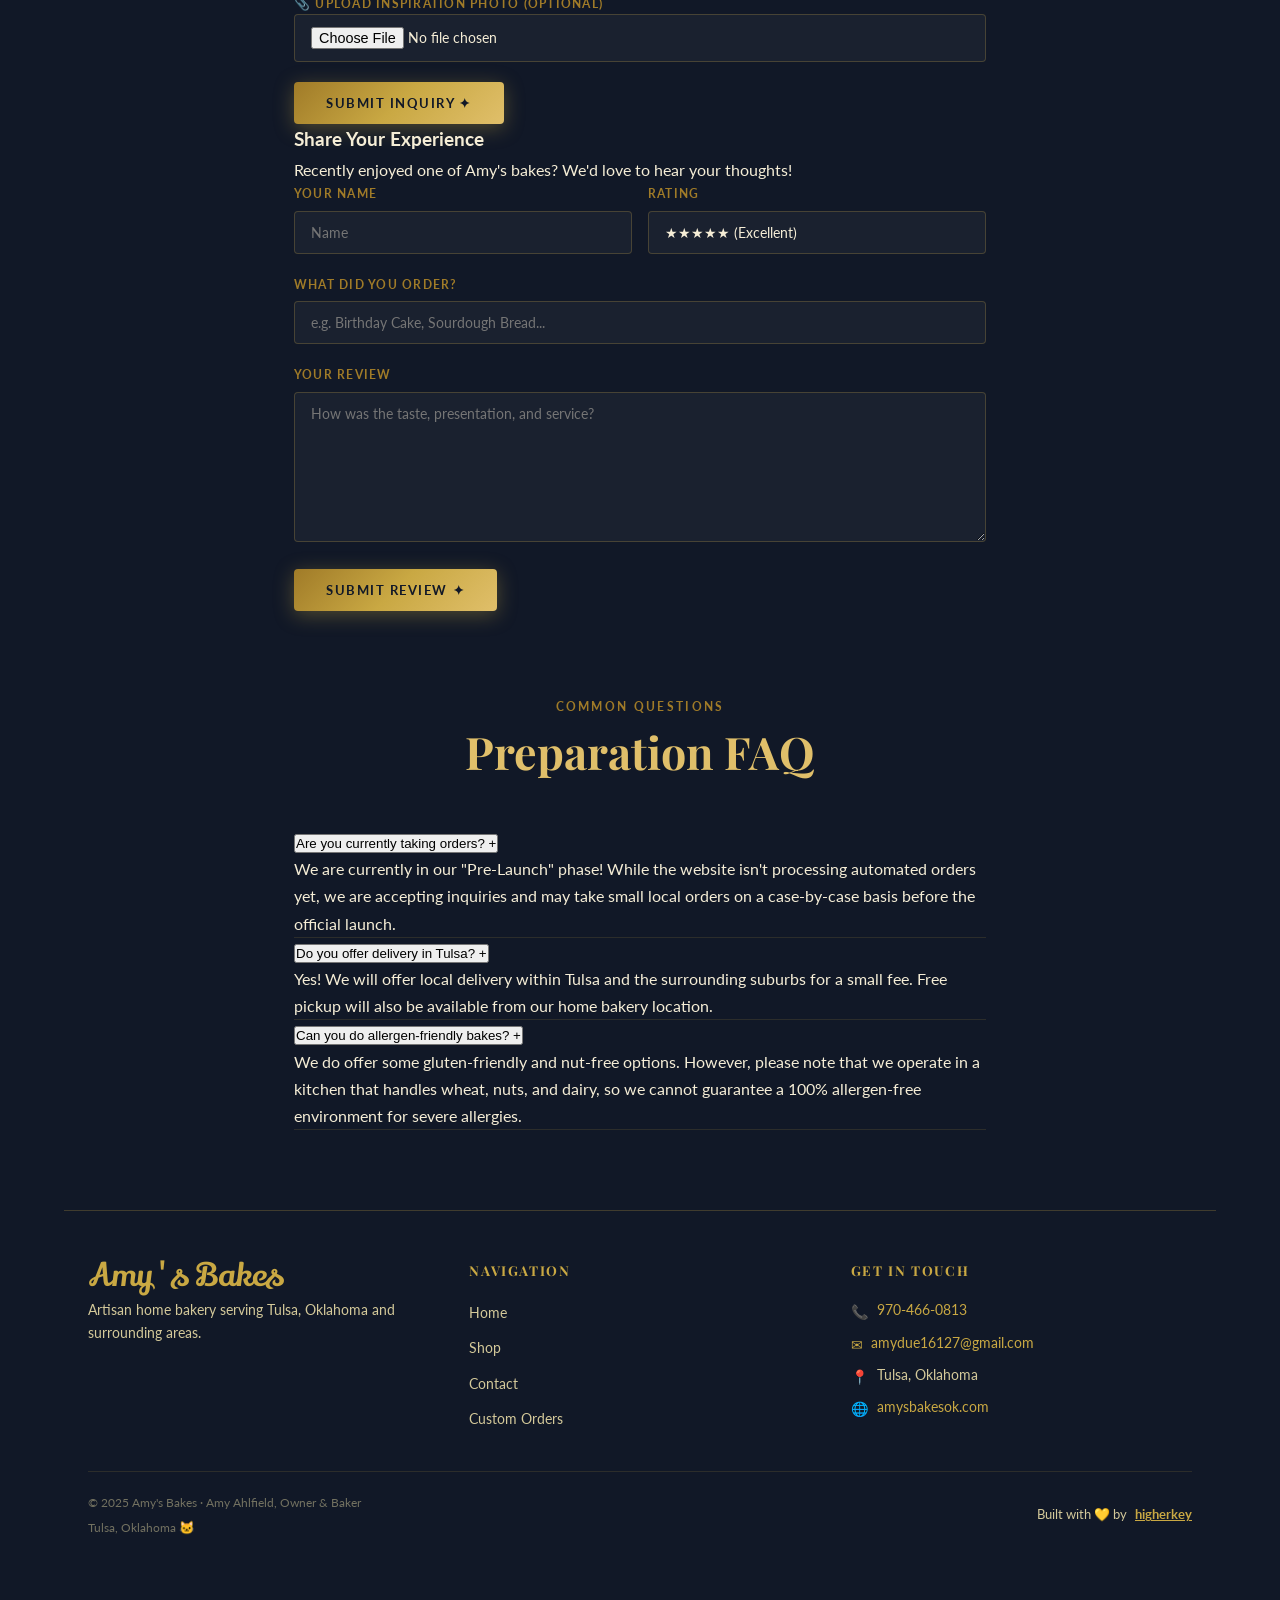
==== commit b1926bc5: "feat: integrate professional logo and update branding to Lily Script" ====
--- a/contact.html
+++ b/contact.html
@@ -14,11 +14,7 @@
   <nav class="navbar" role="navigation" aria-label="Main navigation">
     <a href="index.html" class="navbar-brand" aria-label="Amy's Bakes Home">
       <div class="navbar-logo-ring" aria-hidden="true">
-        <svg width="22" height="22" viewBox="0 0 24 24" fill="none" xmlns="http://www.w3.org/2000/svg">
-          <path d="M12 2C8 2 4 6 4 12C4 16.5 7 20 11 21.5V22H13V21.5C17 20 20 16.5 20 12C20 6 16 2 12 2Z" fill="none" stroke="currentColor" stroke-width="1.5"/>
-          <path d="M8 14C8 14 9.5 10 12 10C14.5 10 16 14 16 14" stroke="currentColor" stroke-width="1.2" stroke-linecap="round"/>
-          <circle cx="12" cy="7.5" r="1.2" fill="currentColor"/>
-        </svg>
+        <img src="assets/logo.jpg" alt="Amy's Bakes Logo">
       </div>
       <span class="navbar-brand-text">Amy's Bakes</span>
     </a>
--- a/css/styles.css
+++ b/css/styles.css
@@ -3,7 +3,7 @@
    Navy & Gold Artisan Theme
    ============================ */
 
-@import url('https://fonts.googleapis.com/css2?family=Great+Vibes&family=Playfair+Display:ital,wght@0,400;0,600;0,700;1,400&family=Lato:wght@300;400;700&display=swap');
+@import url('https://fonts.googleapis.com/css2?family=Lily+Script+One&family=Playfair+Display:ital,wght@0,400;0,600;0,700;1,400&family=Lato:wght@300;400;700&display=swap');
 
 /* ── CSS Variables ── */
 :root {
@@ -20,7 +20,7 @@
   --text-light:  #d4c99a;
   --white:       #ffffff;
 
-  --font-script:  'Great Vibes', cursive;
+  --font-script:  'Lily Script One', cursive;
   --font-serif:   'Playfair Display', serif;
   --font-body:    'Lato', sans-serif;
 
@@ -102,19 +102,26 @@
   width: 46px;
   height: 46px;
   border-radius: 50%;
-  border: 2px solid var(--gold);
+  border: 1.5px solid var(--gold);
   box-shadow: 0 0 12px var(--gold-glow);
   display: flex;
   align-items: center;
   justify-content: center;
-  background: radial-gradient(circle, rgba(201,168,67,0.08) 0%, transparent 70%);
+  background: var(--navy-dark);
+  overflow: hidden;
+}
+.navbar-logo-ring img {
+  width: 100%;
+  height: 100%;
+  object-fit: cover;
 }
 .navbar-brand-text {
   font-family: var(--font-script);
-  font-size: 1.85rem;
+  font-size: 1.45rem;
+  font-weight: 400;
   color: var(--gold);
   line-height: 1;
-  text-shadow: 0 0 20px rgba(201,168,67,0.4);
+  text-shadow: 0 0 15px rgba(201,168,67,0.3);
 }
 
 .navbar-nav {
@@ -296,7 +303,7 @@
 }
 .footer-brand .brand-name {
   font-family: var(--font-script);
-  font-size: 2.2rem;
+  font-size: 2rem;
   color: var(--gold);
   line-height: 1;
   margin-bottom: 0.5rem;
@@ -594,7 +601,10 @@
 
 /* ── Responsive ── */
 @media (max-width: 768px) {
-  .navbar-nav { display: none; flex-direction: column; position: fixed; top: 70px; left: 0; right: 0; background: rgba(17,24,39,0.98); padding: 1.5rem; gap: 1.25rem; border-bottom: 1px solid rgba(201,168,67,0.2); }
+  .navbar { padding: 0 1rem; }
+  .navbar-brand-text { font-size: 1.4rem; }
+  .construction-banner { font-size: 0.7rem; padding: 0.4rem 0.75rem; }
+  .navbar-nav { display: none; flex-direction: column; position: fixed; top: 100px; left: 0; right: 0; background: rgba(17,24,39,0.98); padding: 1.5rem; gap: 1.25rem; border-bottom: 1px solid rgba(201,168,67,0.2); }
   .navbar-nav.open { display: flex; }
   .hamburger { display: flex; }
   .footer-inner { grid-template-columns: 1fr; gap: 1.5rem; }
@@ -602,3 +612,9 @@
   .footer-credit { margin: 0.5rem auto 0; }
   .form-row { grid-template-columns: 1fr; }
 }
+
+@media (max-width: 480px) {
+  .navbar-logo-ring { width: 38px; height: 38px; }
+  .navbar-brand-text { font-size: 1.25rem; }
+  .navbar-cart { width: 34px; height: 34px; }
+}
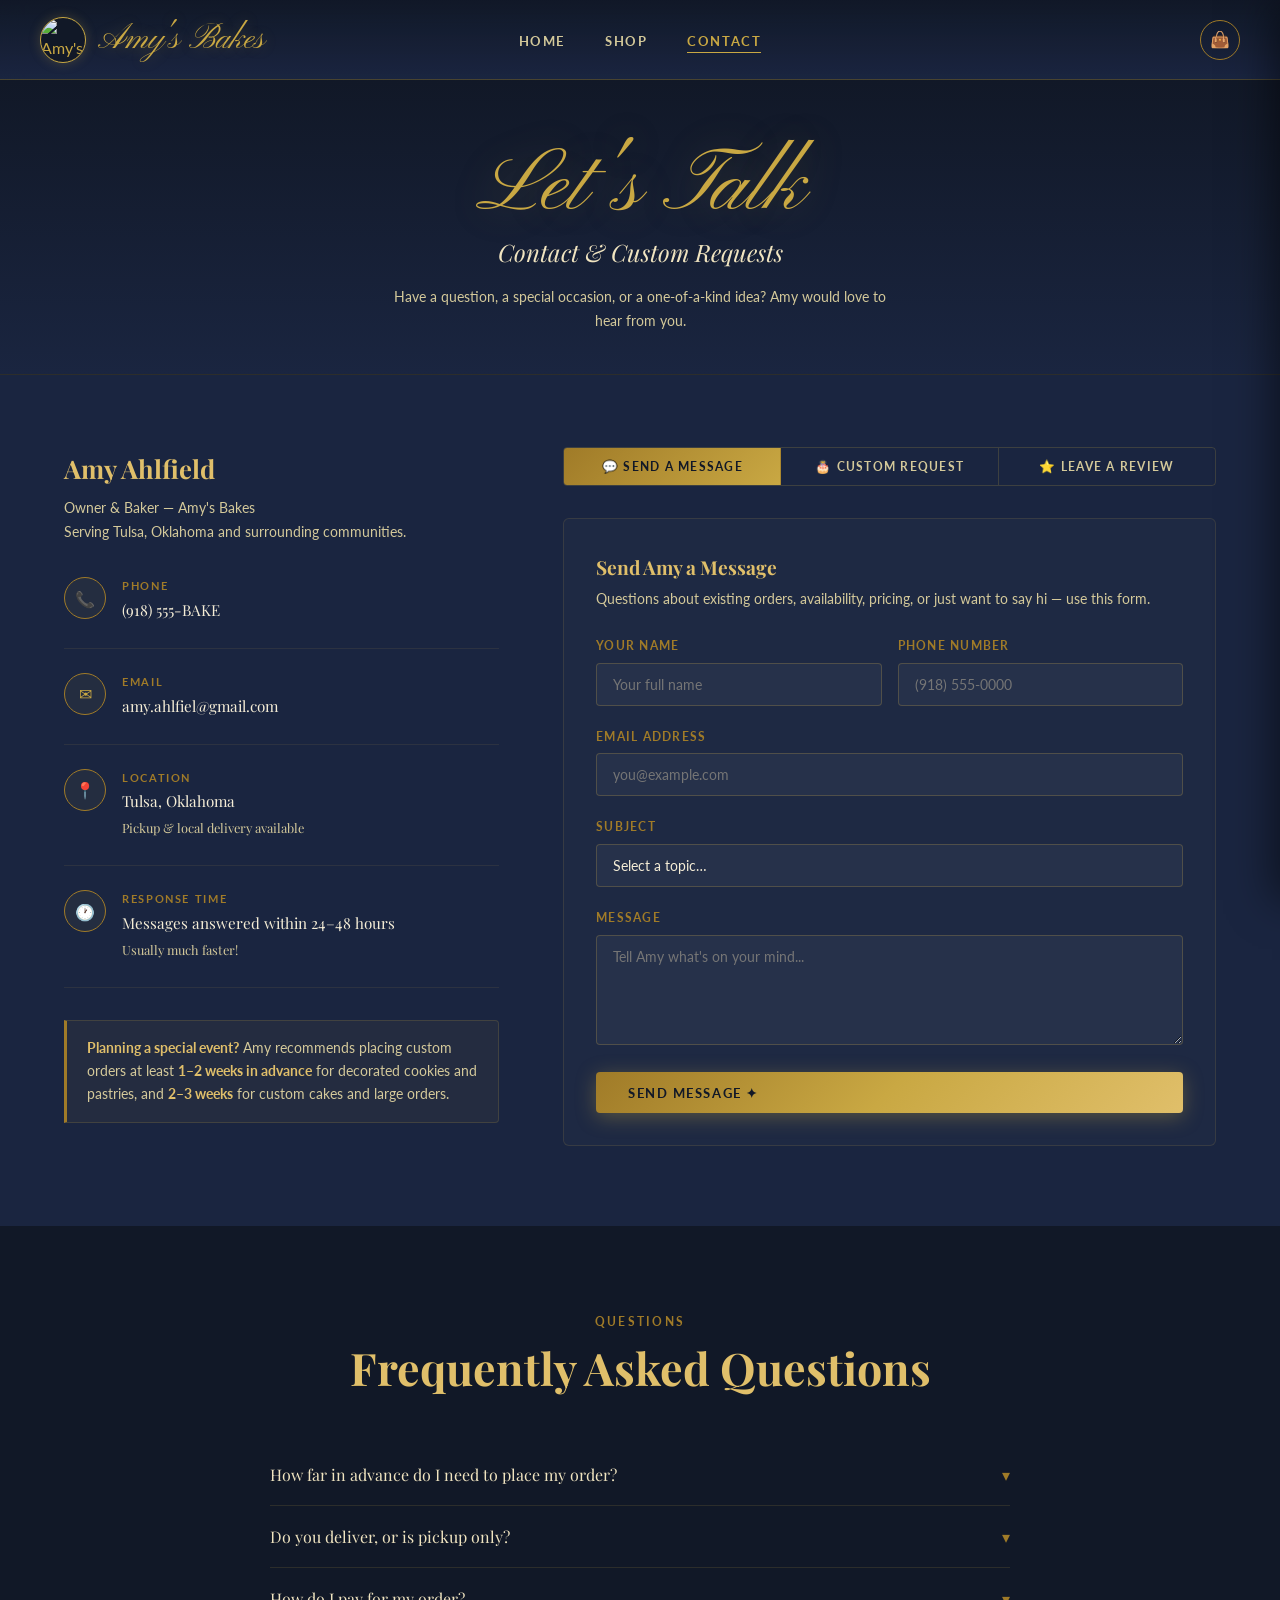
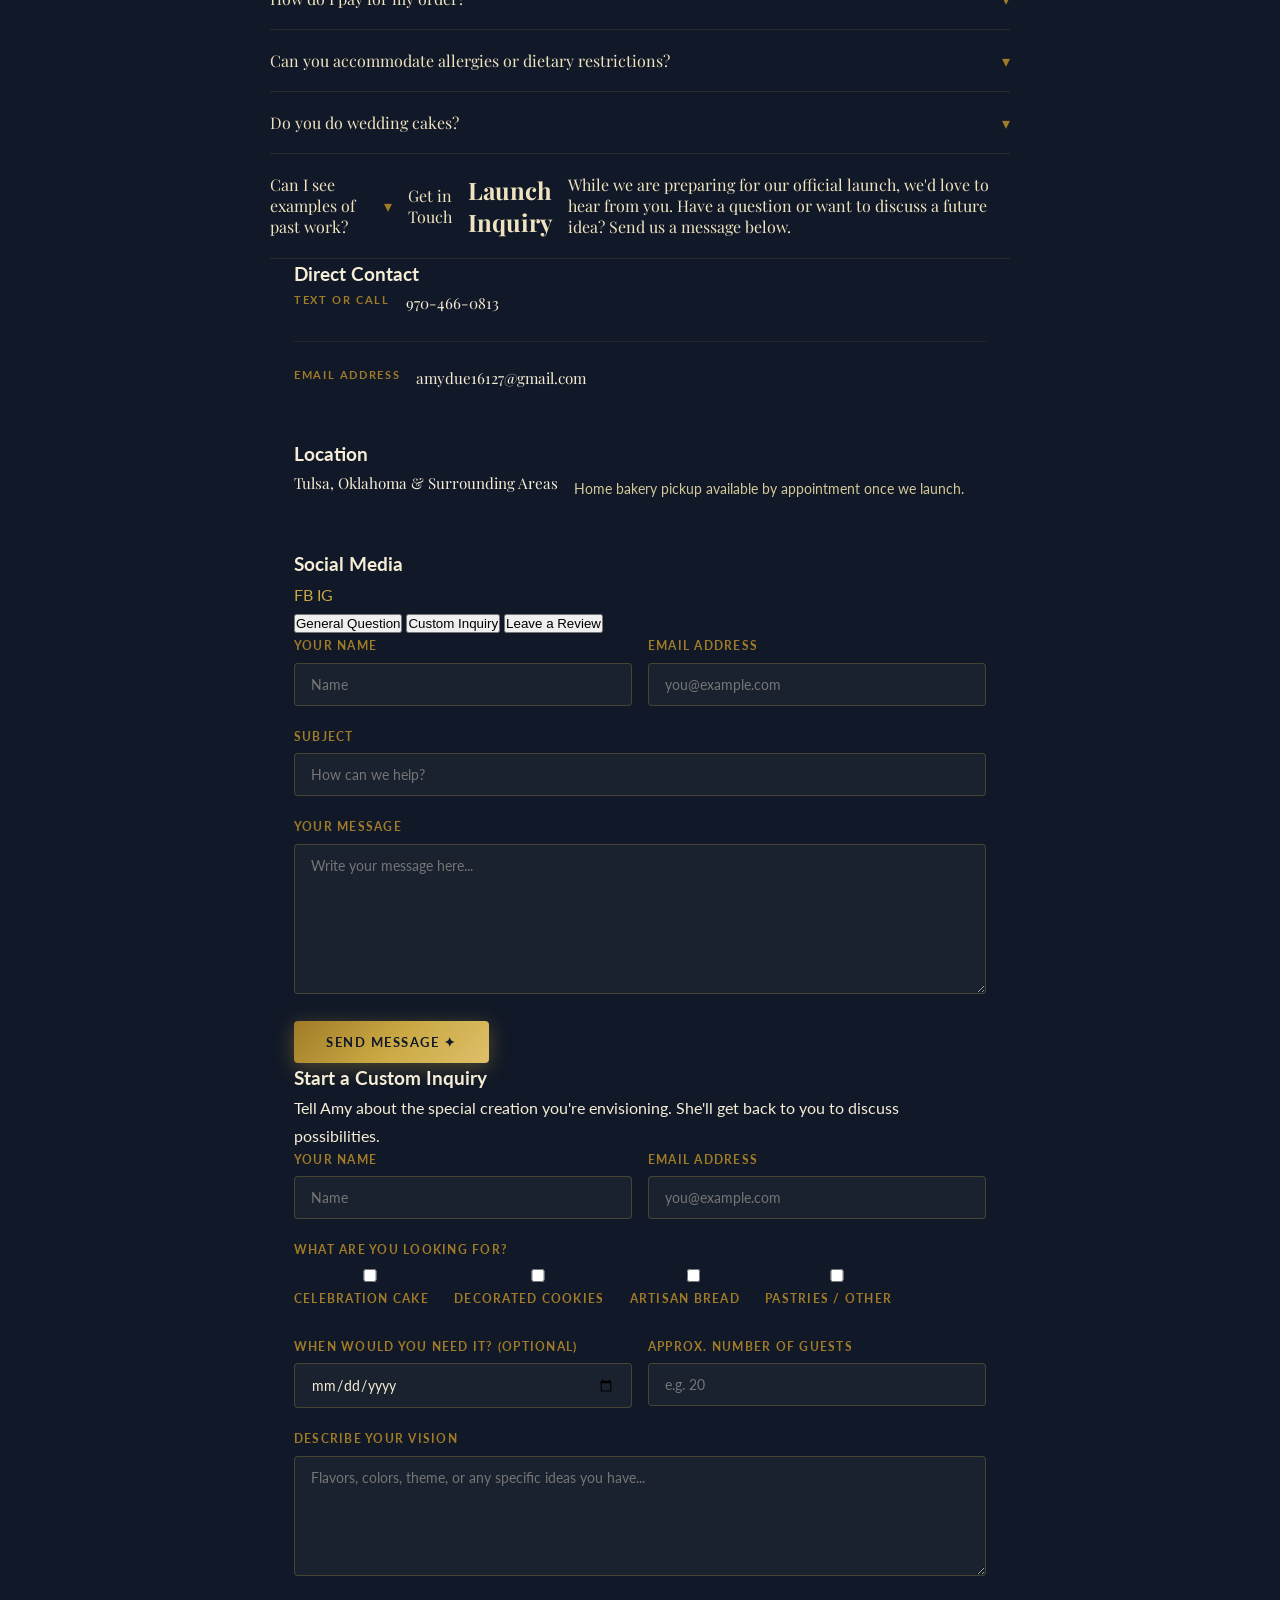
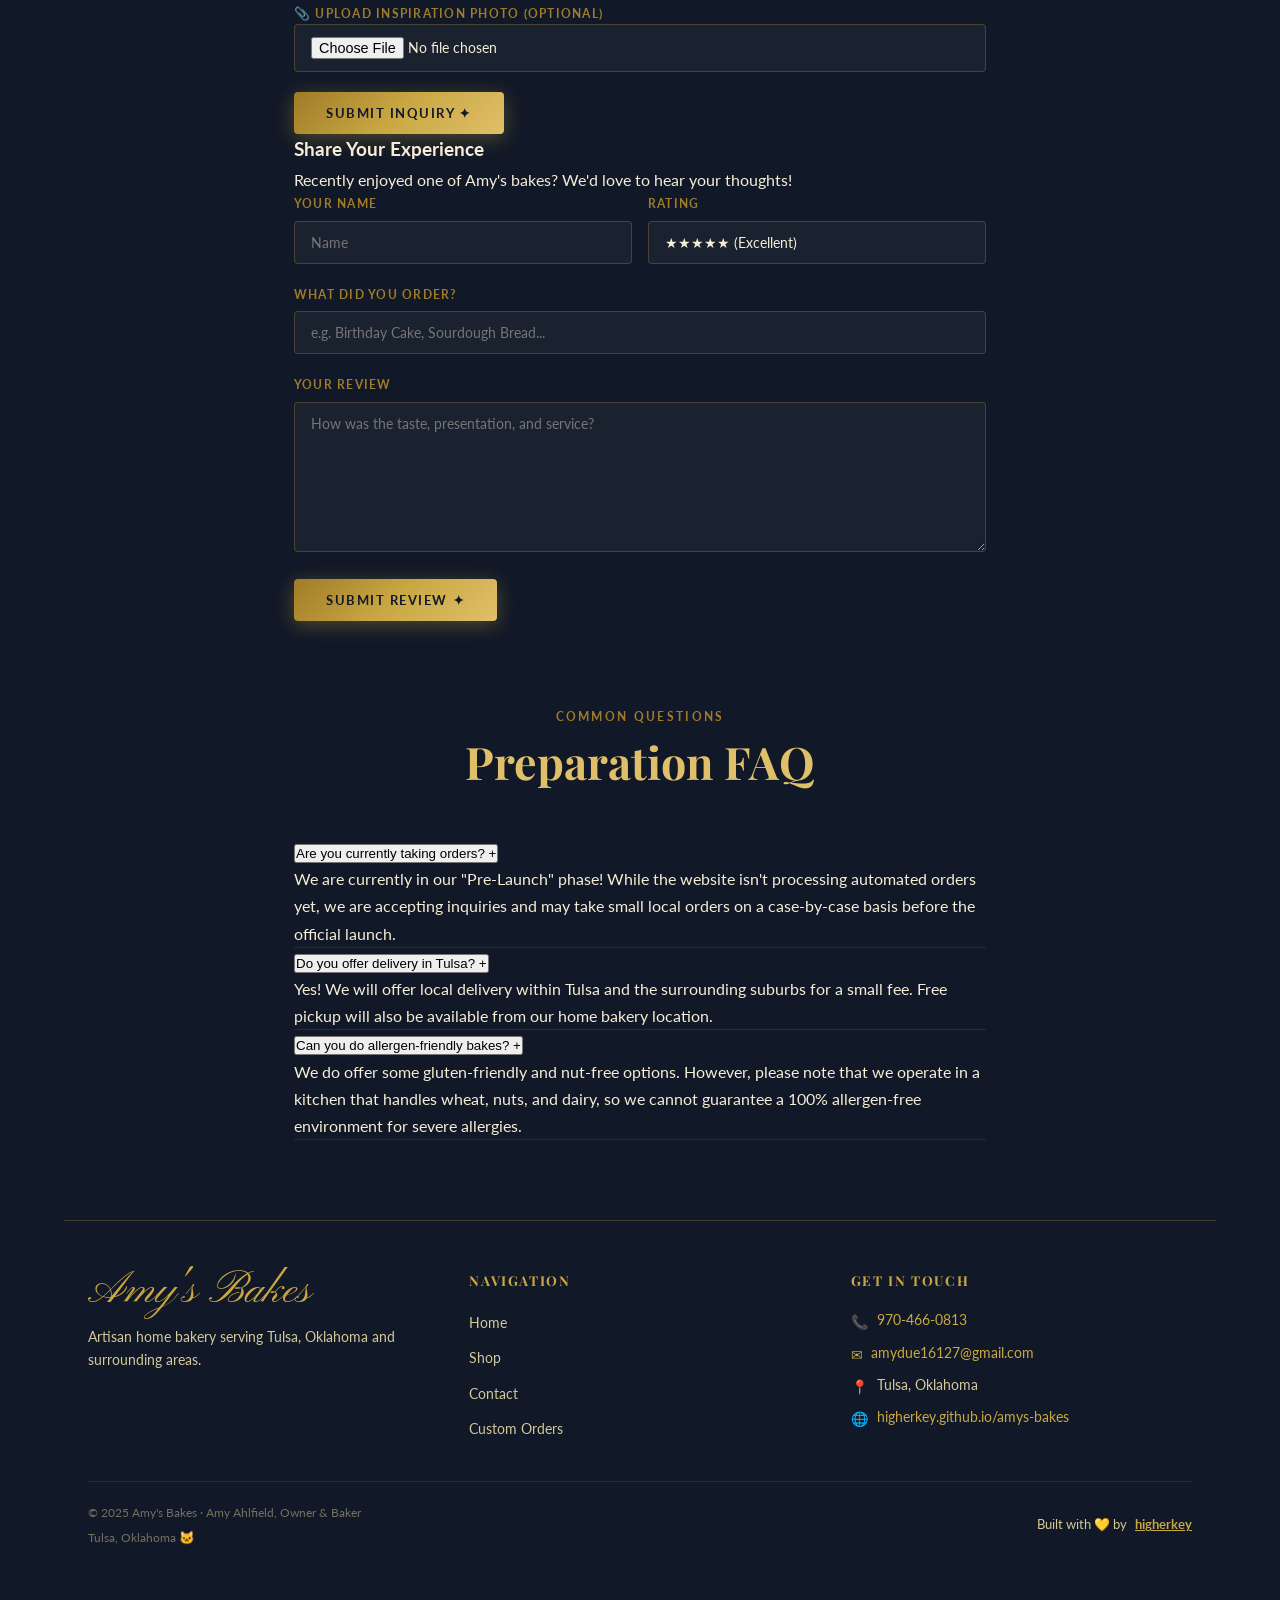
==== commit fecb2e3d: "style: switch to Pinyon Script, center navbar links, and update site URLs" ====
--- a/contact.html
+++ b/contact.html
@@ -25,9 +25,9 @@
       <li><a href="contact.html" class="active">Contact</a></li>
     </ul>
 
-    <div style="display:flex;align-items:center;gap:1rem">
-      <button class="navbar-cart" id="cart-btn" aria-label="Open shopping cart">
-        🛒
+    <div class="navbar-actions">
+      <button class="navbar-cart" id="cart-btn" aria-label="Open inquiry bag">
+        👜
         <span class="cart-badge" id="cart-badge" aria-live="polite">0</span>
       </button>
       <button class="hamburger" id="hamburger" aria-label="Toggle menu" aria-expanded="false">
@@ -653,7 +653,7 @@
           <div class="footer-contact-item"><span class="ico">📞</span><a href="tel:9704660813">970-466-0813</a></div>
           <div class="footer-contact-item"><span class="ico">✉</span><a href="mailto:amydue16127@gmail.com">amydue16127@gmail.com</a></div>
           <div class="footer-contact-item"><span class="ico">📍</span>Tulsa, Oklahoma</div>
-          <div class="footer-contact-item"><span class="ico">🌐</span><a href="https://www.amysbakesok.com">amysbakesok.com</a></div>
+          <div class="footer-contact-item"><span class="ico">🌐</span><a href="https://higherkey.github.io/amys-bakes/">higherkey.github.io/amys-bakes</a></div>
         </address>
       </div>
       <div class="footer-bottom">
--- a/css/styles.css
+++ b/css/styles.css
@@ -3,7 +3,7 @@
    Navy & Gold Artisan Theme
    ============================ */
 
-@import url('https://fonts.googleapis.com/css2?family=Lily+Script+One&family=Playfair+Display:ital,wght@0,400;0,600;0,700;1,400&family=Lato:wght@300;400;700&display=swap');
+@import url('https://fonts.googleapis.com/css2?family=Pinyon+Script&family=Playfair+Display:ital,wght@0,400;0,600;0,700;1,400&family=Lato:wght@300;400;700&display=swap');
 
 /* ── CSS Variables ── */
 :root {
@@ -20,7 +20,7 @@
   --text-light:  #d4c99a;
   --white:       #ffffff;
 
-  --font-script:  'Lily Script One', cursive;
+  --font-script:  'Pinyon Script', cursive;
   --font-serif:   'Playfair Display', serif;
   --font-body:    'Lato', sans-serif;
 
@@ -82,11 +82,11 @@
   position: sticky;
   top: 0; left: 0; right: 0;
   z-index: 1000;
-  display: flex;
-  align-items: center;
-  justify-content: space-between;
+  display: grid;
+  grid-template-columns: 1fr auto 1fr;
+  align-items: center;
   padding: 0 2.5rem;
-  height: 70px;
+  height: 80px;
   background: linear-gradient(180deg, rgba(17,24,39,0.98) 0%, rgba(26,37,64,0.95) 100%);
   border-bottom: 1px solid rgba(201,168,67,0.3);
   backdrop-filter: blur(12px);
@@ -117,18 +117,20 @@
 }
 .navbar-brand-text {
   font-family: var(--font-script);
-  font-size: 1.45rem;
+  font-size: 2.1rem;
   font-weight: 400;
   color: var(--gold);
   line-height: 1;
   text-shadow: 0 0 15px rgba(201,168,67,0.3);
+  margin-top: 0.2rem;
 }
 
 .navbar-nav {
   display: flex;
   align-items: center;
-  gap: 2rem;
+  gap: 2.5rem;
   list-style: none;
+  justify-self: center;
 }
 .navbar-nav a {
   font-family: var(--font-body);
@@ -181,6 +183,12 @@
 }
 .cart-badge.has-items { display: flex; }
 
+.navbar-actions {
+  display: flex;
+  align-items: center;
+  gap: 1rem;
+  justify-self: end;
+}
 .hamburger {
   display: none;
   flex-direction: column;
@@ -303,10 +311,10 @@
 }
 .footer-brand .brand-name {
   font-family: var(--font-script);
-  font-size: 2rem;
+  font-size: 2.8rem;
   color: var(--gold);
   line-height: 1;
-  margin-bottom: 0.5rem;
+  margin-bottom: 0.75rem;
 }
 .footer-brand p { font-size: 0.85rem; color: var(--text-light); }
 .footer-heading {
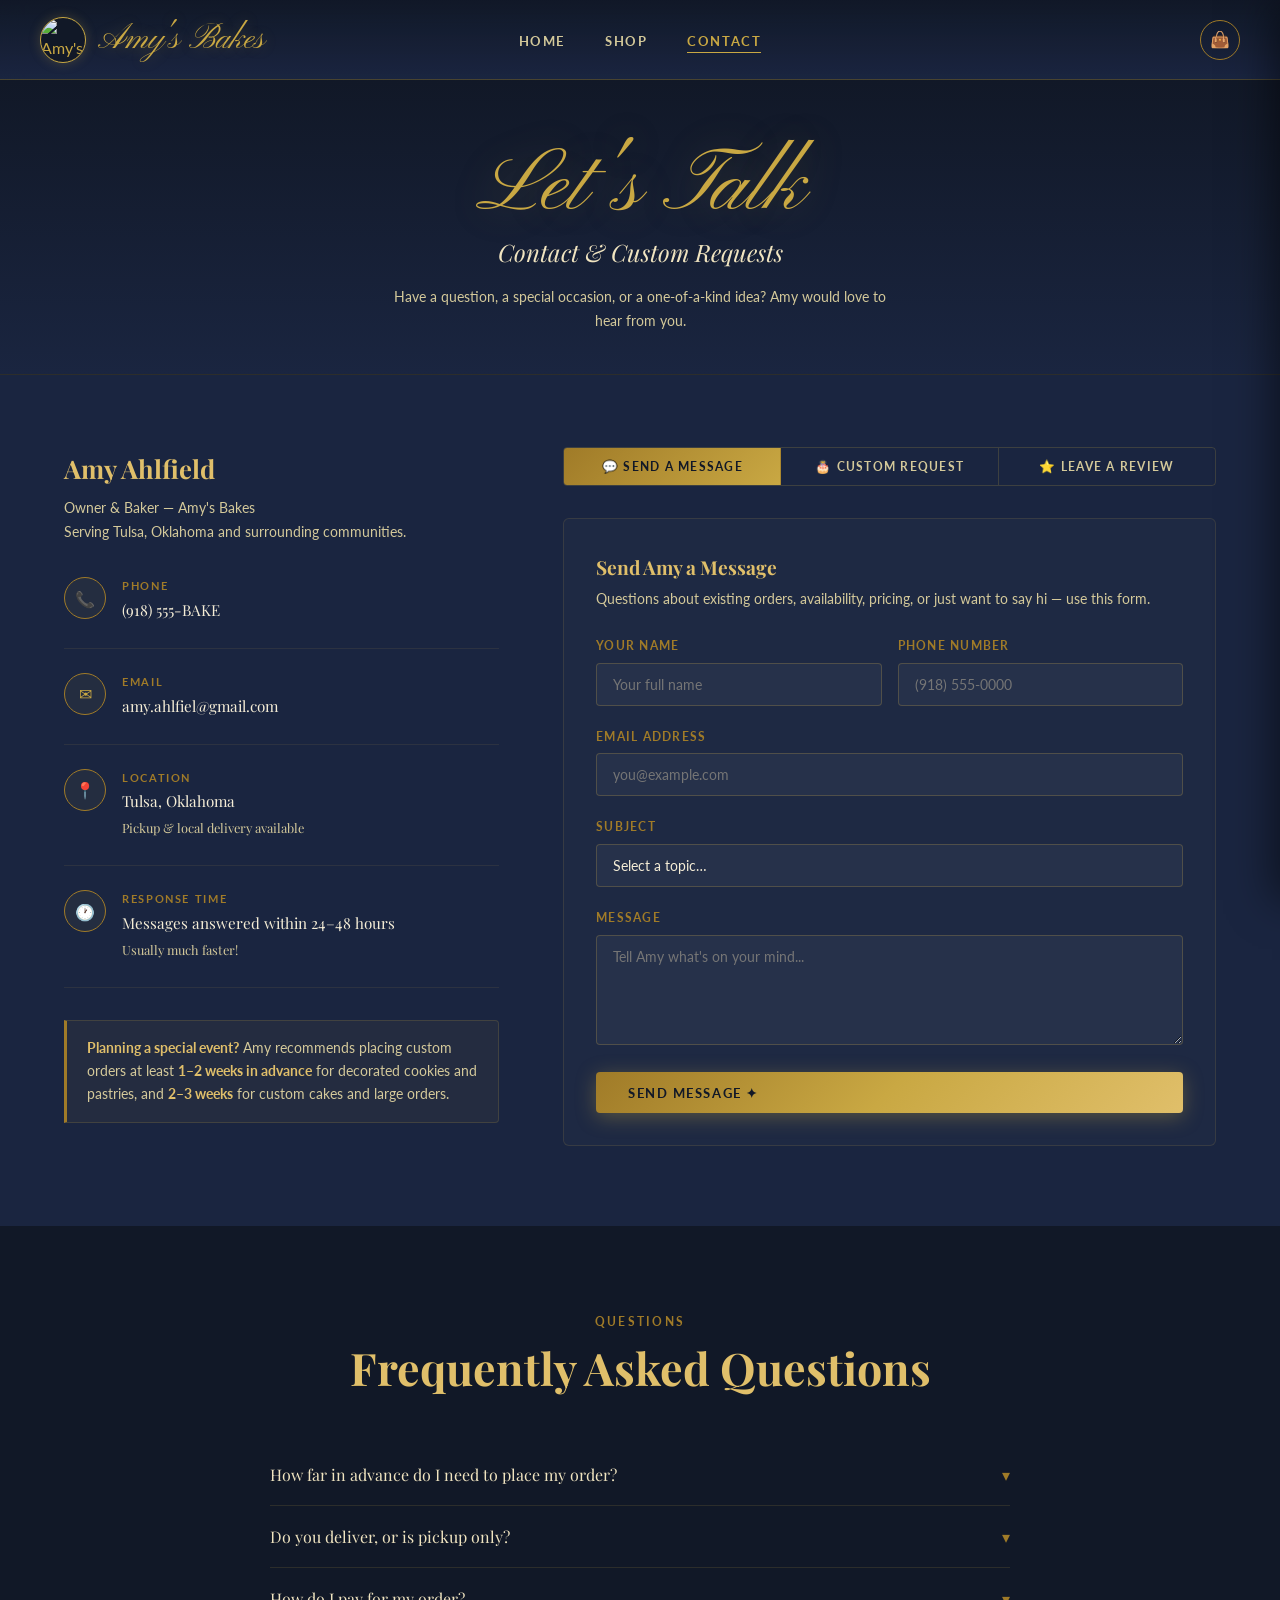
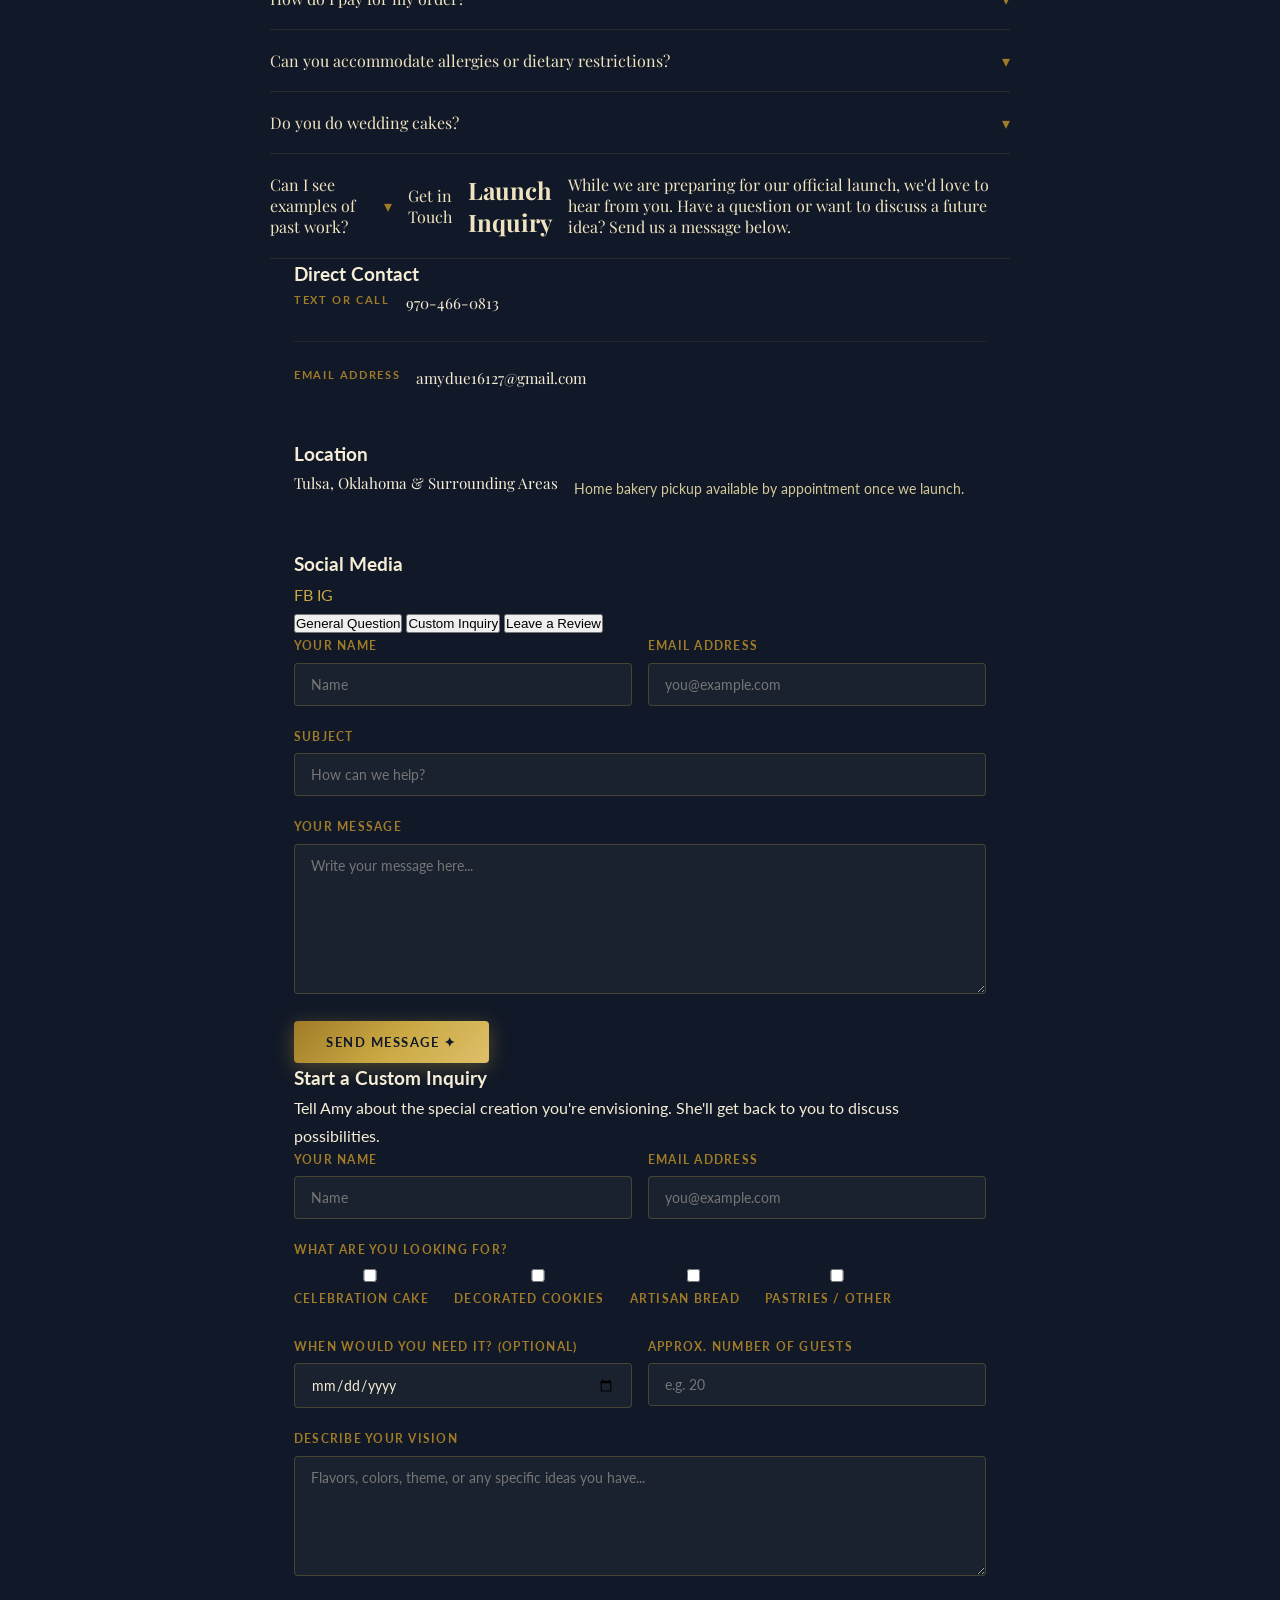
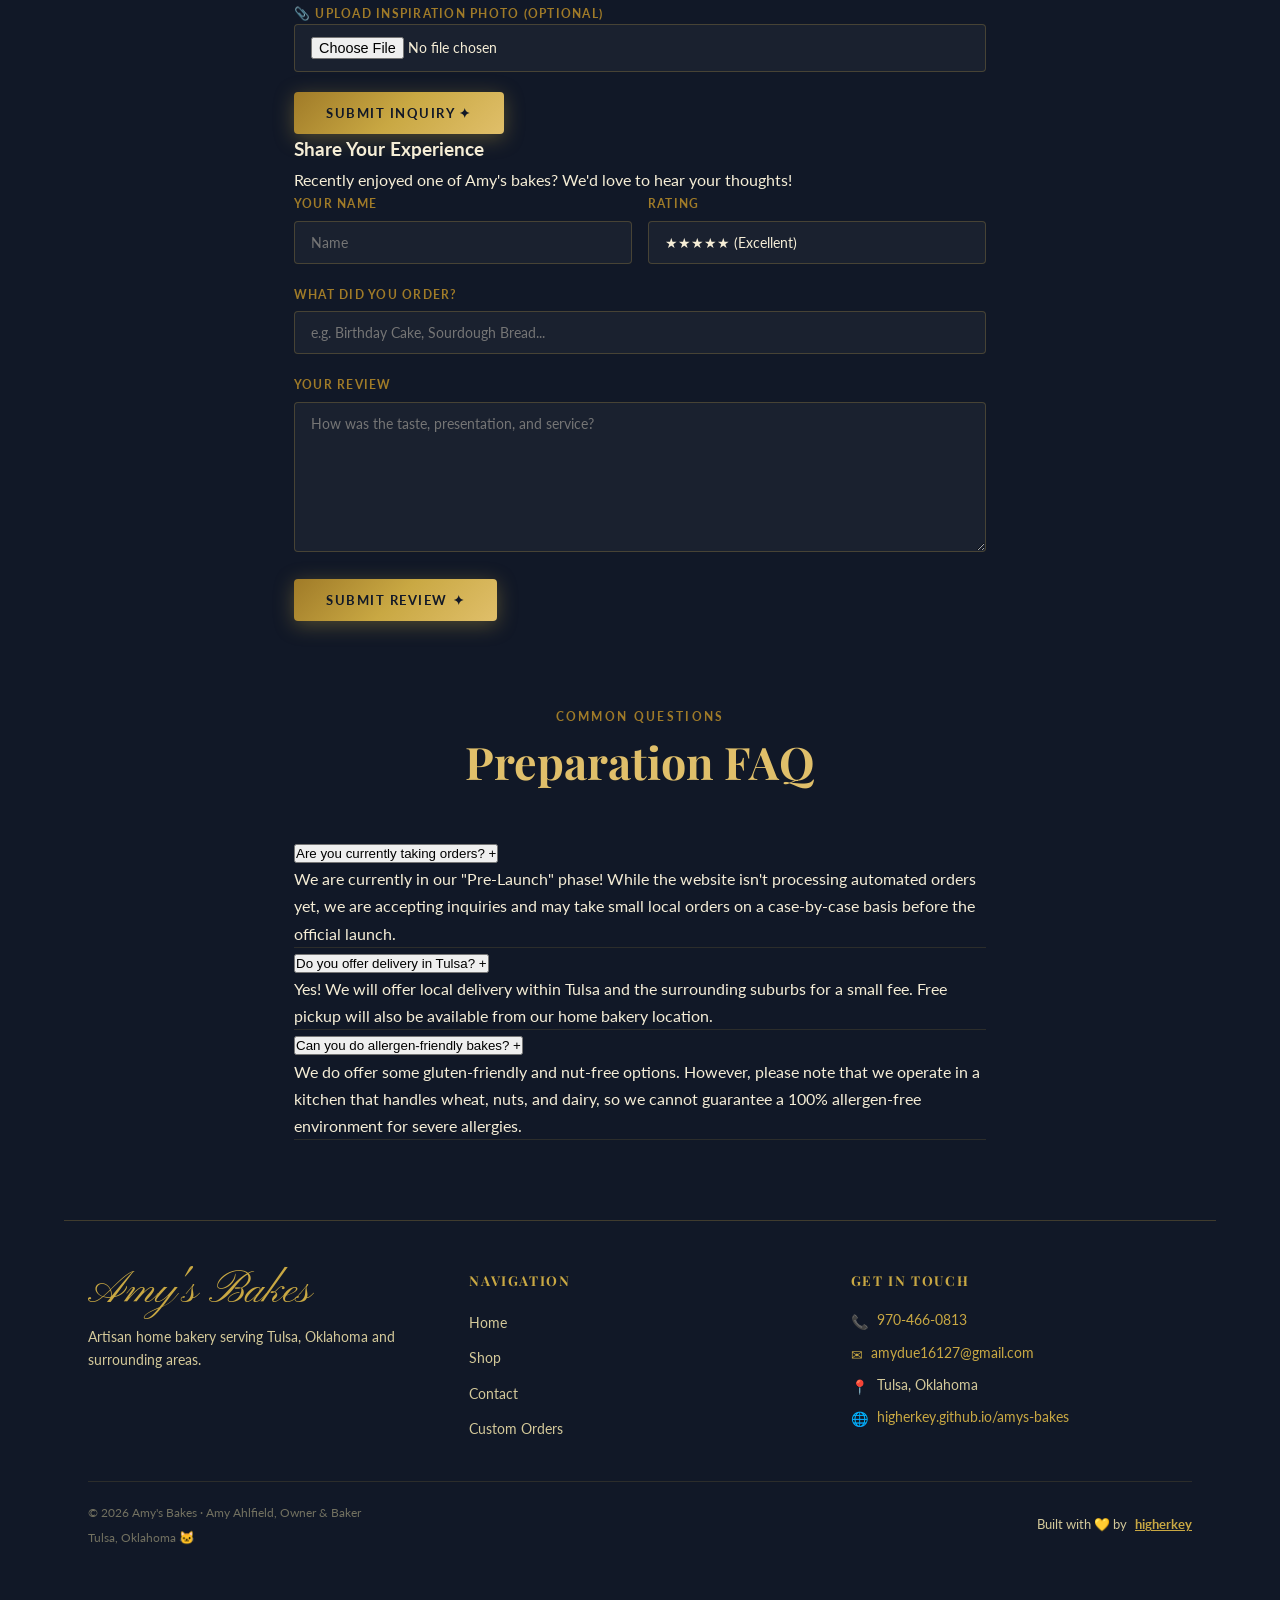
==== commit 07de371b: "fix: resolve cramped mobile header layout and refine branding typography" ====
--- a/contact.html
+++ b/contact.html
@@ -658,7 +658,7 @@
       </div>
       <div class="footer-bottom">
         <div style="display:flex; flex-direction:column; gap: 4px;">
-          <span>&copy; 2025 Amy's Bakes · Amy Ahlfield, Owner &amp; Baker</span>
+          <span>&copy; 2026 Amy's Bakes · Amy Ahlfield, Owner &amp; Baker</span>
           <span>Tulsa, Oklahoma <span class="cat">🐱</span></span>
         </div>
         <div class="footer-credit">
--- a/css/styles.css
+++ b/css/styles.css
@@ -609,10 +609,25 @@
 
 /* ── Responsive ── */
 @media (max-width: 768px) {
-  .navbar { padding: 0 1rem; }
-  .navbar-brand-text { font-size: 1.4rem; }
-  .construction-banner { font-size: 0.7rem; padding: 0.4rem 0.75rem; }
-  .navbar-nav { display: none; flex-direction: column; position: fixed; top: 100px; left: 0; right: 0; background: rgba(17,24,39,0.98); padding: 1.5rem; gap: 1.25rem; border-bottom: 1px solid rgba(201,168,67,0.2); }
+  .navbar { 
+    display: flex; 
+    justify-content: space-between; 
+    padding: 0 1.25rem; 
+    height: 70px;
+  }
+  .navbar-brand-text { font-size: 1.6rem; }
+  .construction-banner { font-size: 0.72rem; padding: 0.4rem 1rem; }
+  .navbar-nav { 
+    display: none; 
+    flex-direction: column; 
+    position: fixed; 
+    top: 100px; 
+    left: 0; right: 0; 
+    background: rgba(17,24,39,0.98); 
+    padding: 1.5rem; 
+    gap: 1.25rem; 
+    border-bottom: 1px solid rgba(201,168,67,0.2); 
+  }
   .navbar-nav.open { display: flex; }
   .hamburger { display: flex; }
   .footer-inner { grid-template-columns: 1fr; gap: 1.5rem; }
@@ -622,7 +637,8 @@
 }
 
 @media (max-width: 480px) {
-  .navbar-logo-ring { width: 38px; height: 38px; }
-  .navbar-brand-text { font-size: 1.25rem; }
-  .navbar-cart { width: 34px; height: 34px; }
-}
+  .navbar-logo-ring { width: 40px; height: 40px; }
+  .navbar-brand-text { font-size: 1.45rem; }
+  .navbar-actions { gap: 0.75rem; }
+  .navbar-cart { width: 36px; height: 36px; font-size: 0.9rem; }
+}
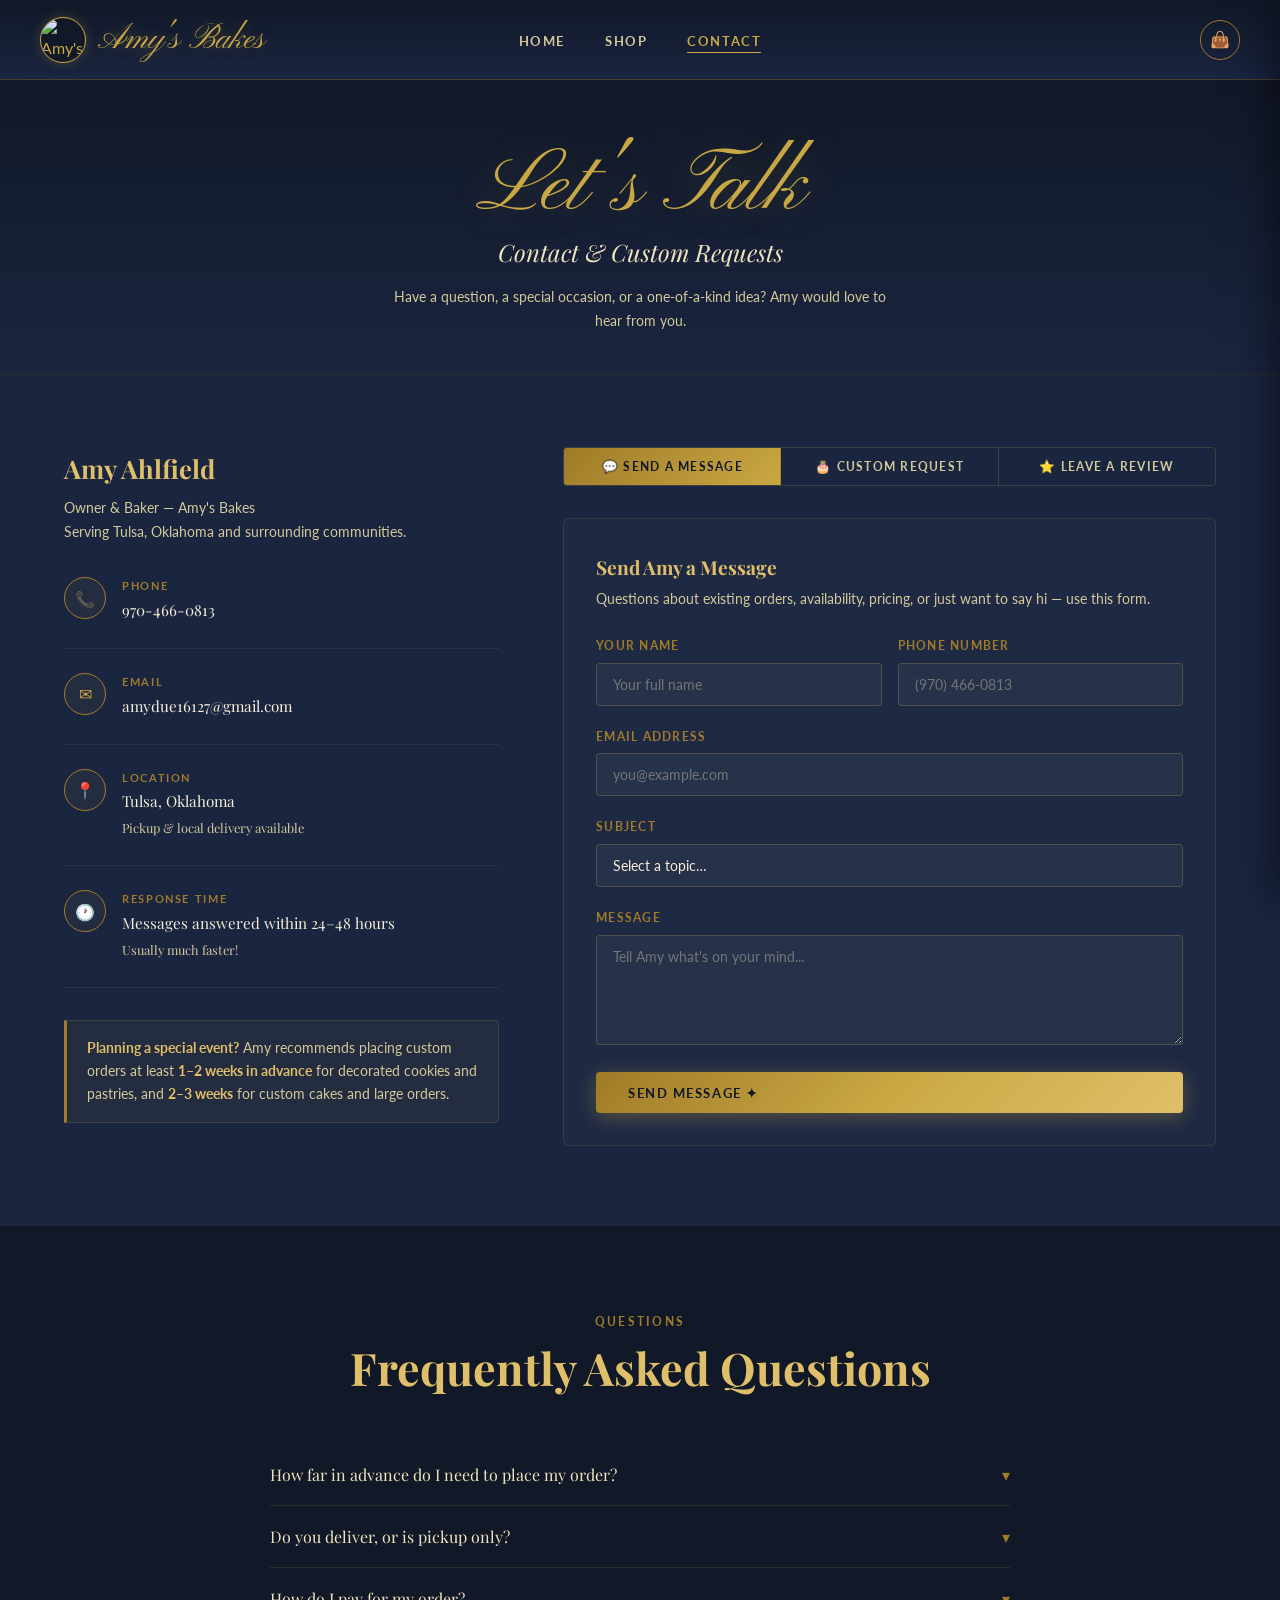
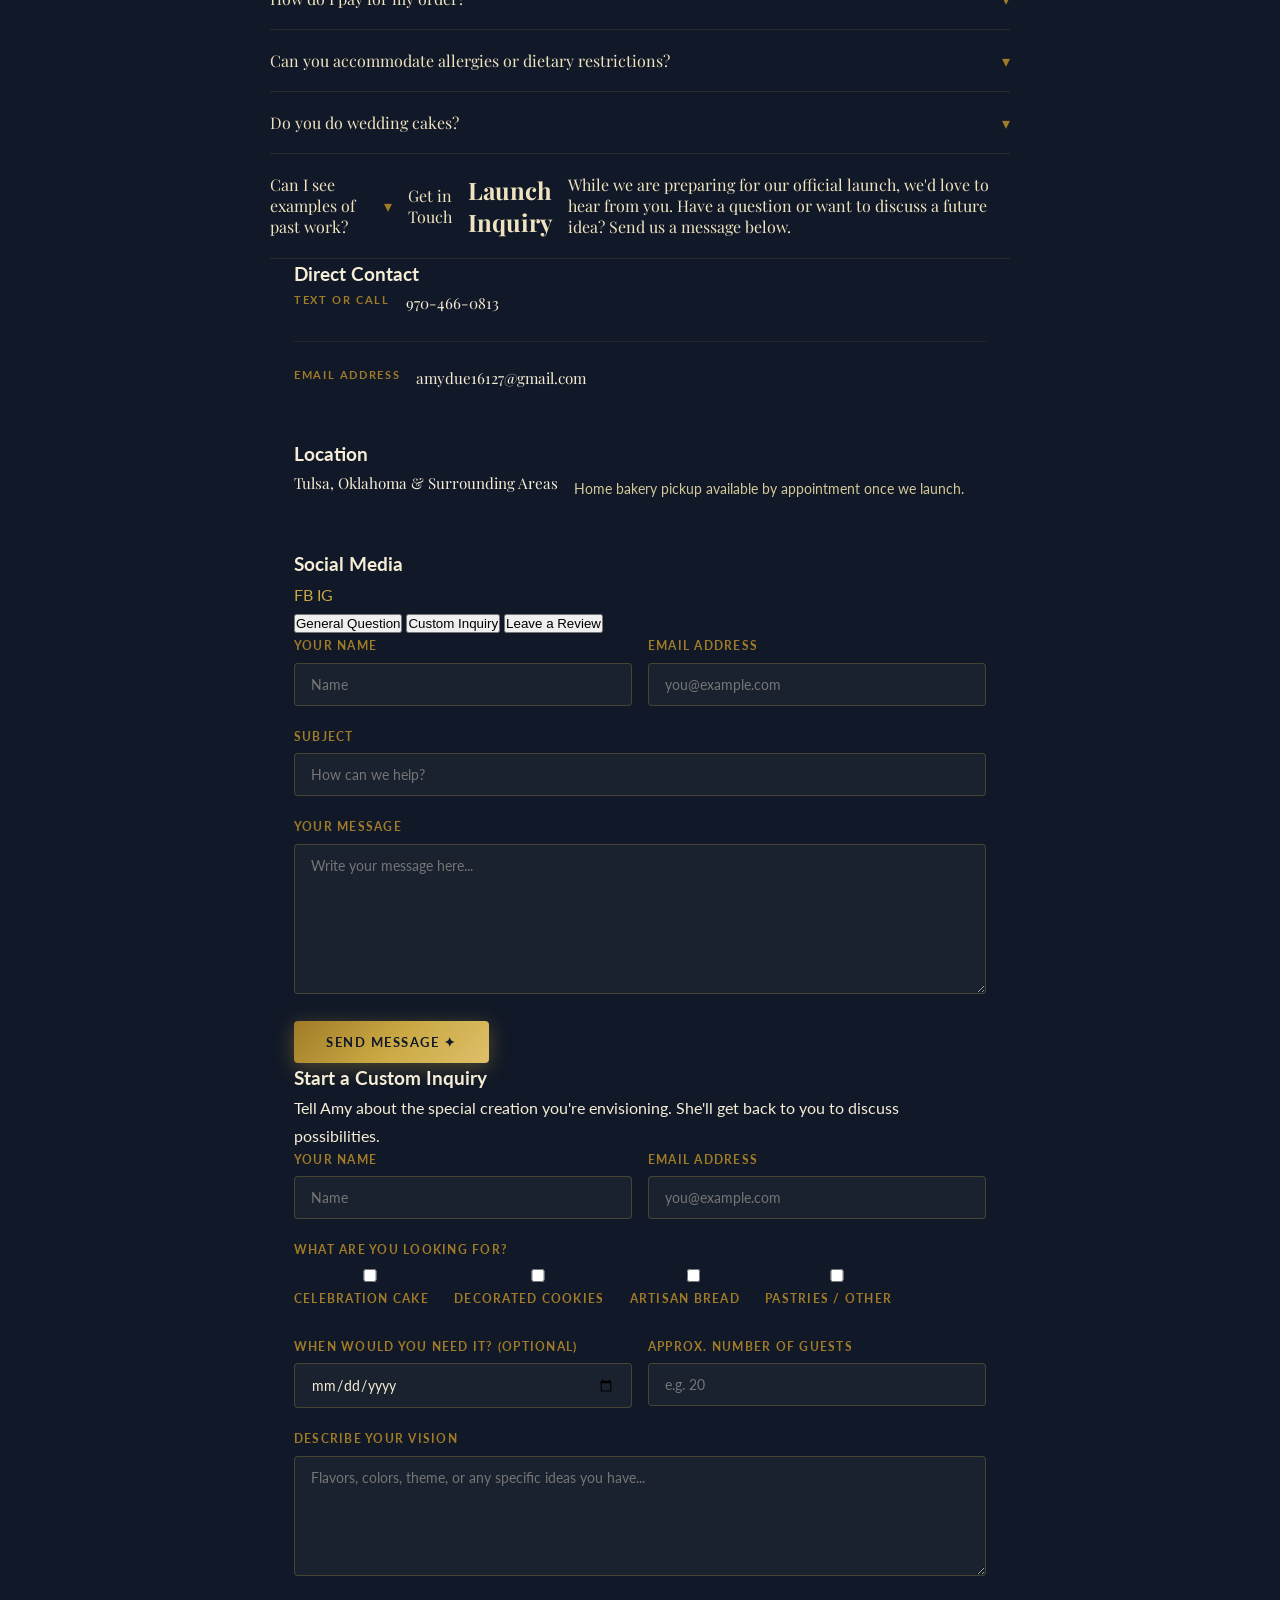
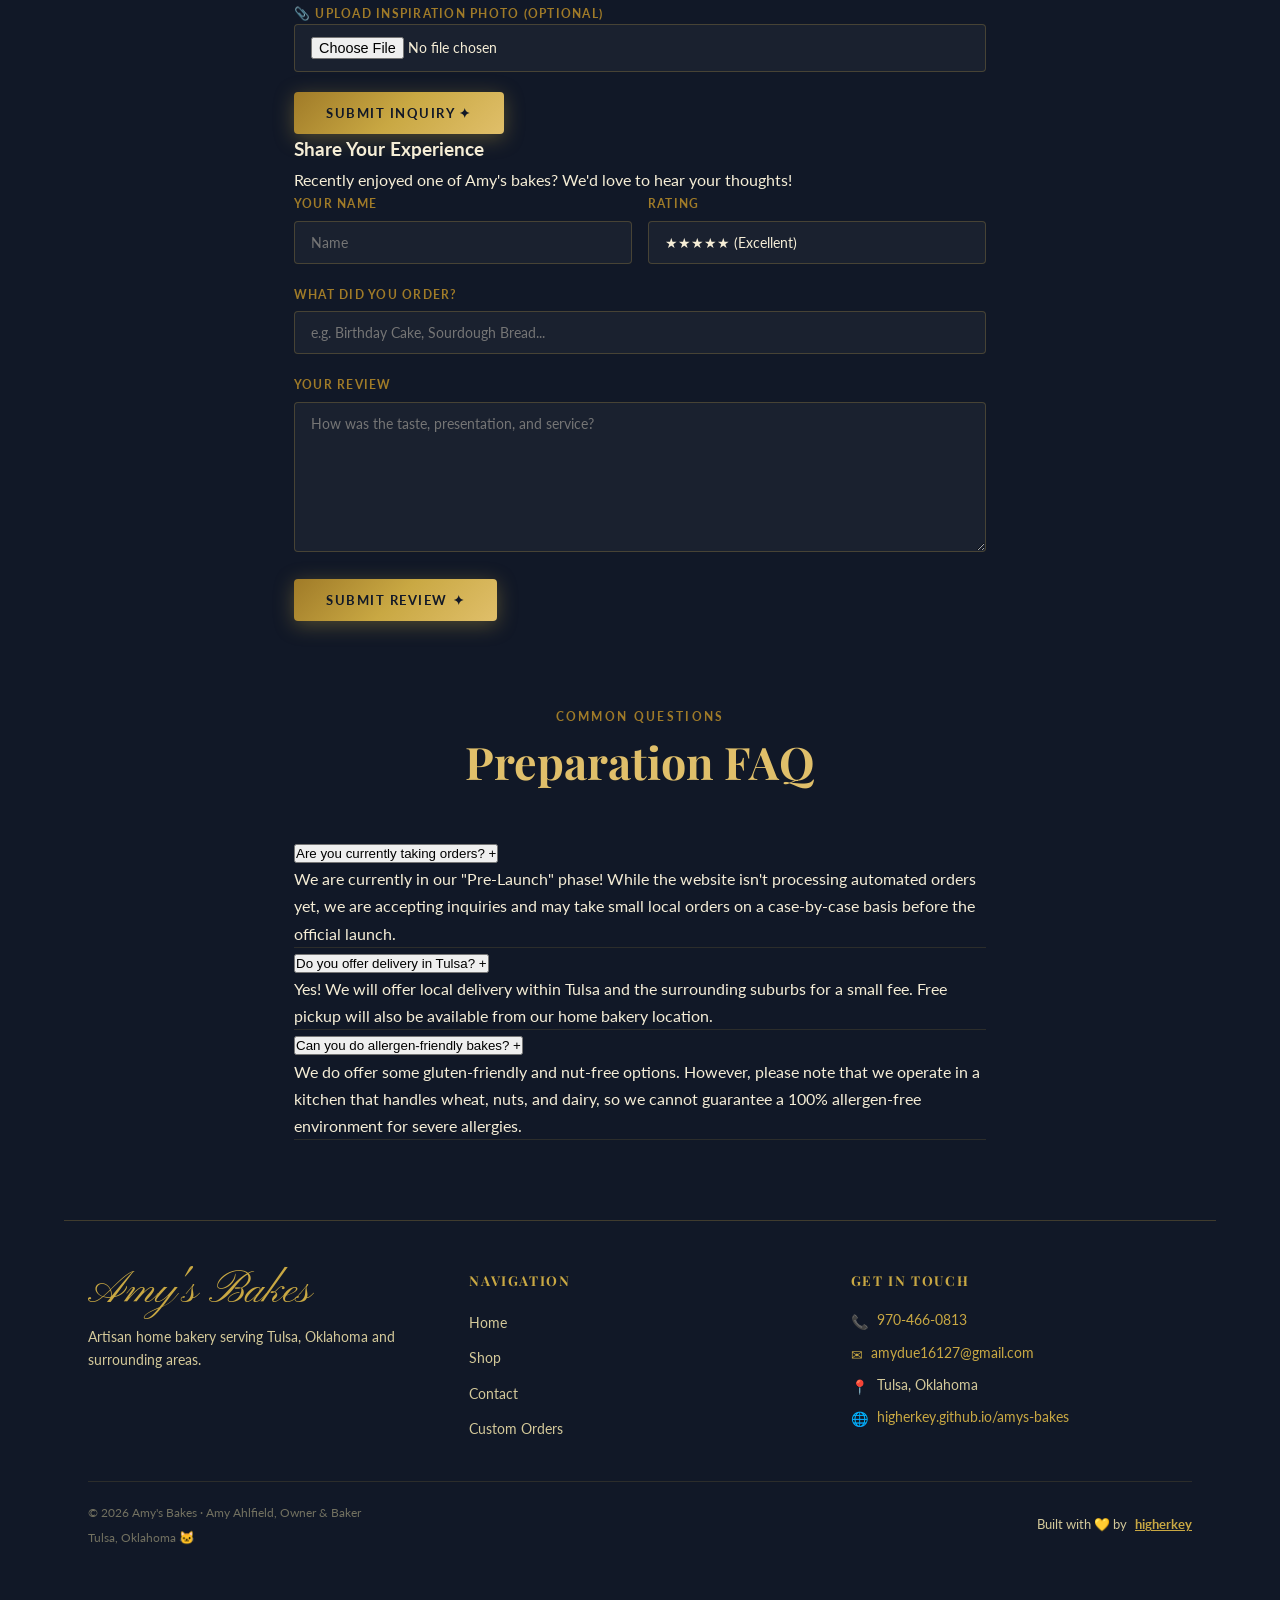
==== commit 617c3141: "fix: update contact information to amydue16127@gmail.com and 970-466-0813 site-wide" ====
--- a/contact.html
+++ b/contact.html
@@ -62,7 +62,7 @@
               <div class="contact-detail-icon" aria-hidden="true">📞</div>
               <div class="contact-detail-text">
                 <div class="contact-detail-label">Phone</div>
-                <div class="contact-detail-value"><a href="tel:9185553253">(918) 555-BAKE</a></div>
+                <div class="contact-detail-value"><a href="tel:9704660813">970-466-0813</a></div>
               </div>
             </div>
 
@@ -70,7 +70,7 @@
               <div class="contact-detail-icon" aria-hidden="true">✉</div>
               <div class="contact-detail-text">
                 <div class="contact-detail-label">Email</div>
-                <div class="contact-detail-value"><a href="mailto:amy.ahlfiel@gmail.com">amy.ahlfiel@gmail.com</a></div>
+                <div class="contact-detail-value"><a href="mailto:amydue16127@gmail.com">amydue16127@gmail.com</a></div>
               </div>
             </div>
 
@@ -131,7 +131,7 @@
                     </div>
                     <div class="form-group">
                       <label for="msg-phone">Phone Number</label>
-                      <input type="tel" id="msg-phone" name="phone" placeholder="(918) 555-0000">
+                      <input type="tel" id="msg-phone" name="phone" placeholder="(970) 466-0813">
                     </div>
                   </div>
                   <div class="form-group">
@@ -173,7 +173,7 @@
                     </div>
                     <div class="form-group">
                       <label for="cr-phone">Phone Number</label>
-                      <input type="tel" id="cr-phone" name="phone" required placeholder="(918) 555-0000">
+                      <input type="tel" id="cr-phone" name="phone" required placeholder="(970) 466-0813">
                     </div>
                   </div>
                   <div class="form-group">
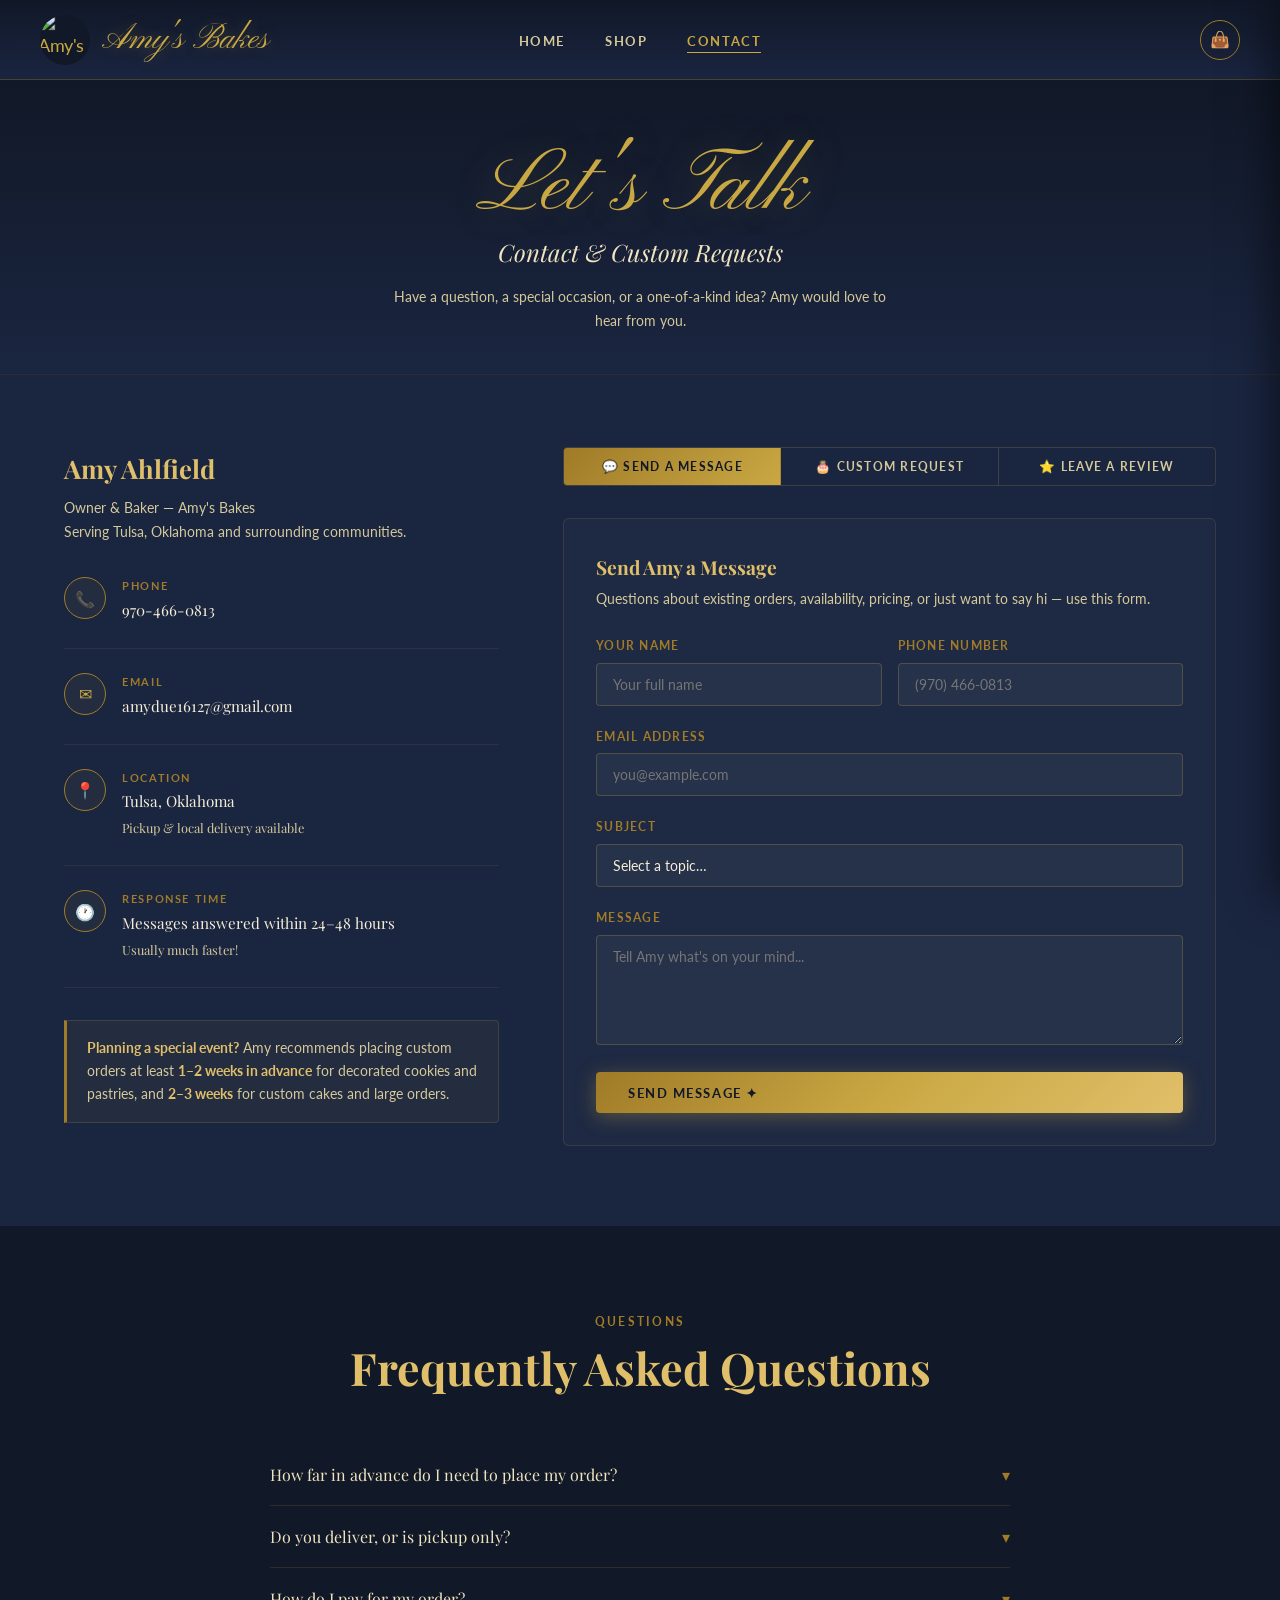
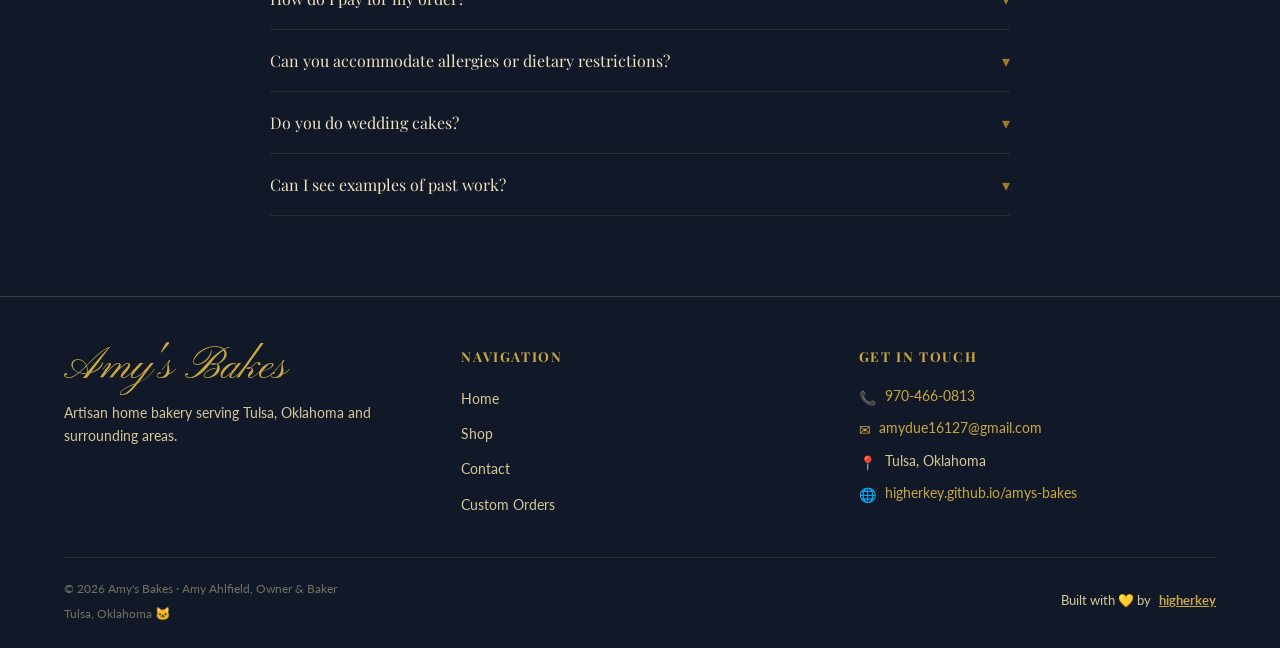
==== commit 559e0bb9: "fix: refine header logo and cleanup contact.html (#1)" ====
--- a/contact.html
+++ b/contact.html
@@ -396,235 +396,15 @@
             <button class="faq-question" id="faq-q6" aria-expanded="false" aria-controls="faq-a6">
               Can I see examples of past work?
               <span class="faq-chevron" aria-hidden="true">▾</span>
-        <span class="page-script" aria-hidden="true">Get in Touch</span>
-        <h1>Launch Inquiry</h1>
-        <p>While we are preparing for our official launch, we'd love to hear from you. Have a question or want to discuss a future idea? Send us a message below.</p>
-      </div>
-    </header>
-
-    <div class="container contact-container">
-      <div class="contact-grid">
-        
-        <!-- Contact Sidebar -->
-        <aside class="contact-sidebar animate-on-scroll">
-          <div class="sidebar-block">
-            <h3>Direct Contact</h3>
-            <div class="contact-detail">
-              <span class="contact-detail-label">Text or Call</span>
-              <div class="contact-detail-value"><a href="tel:9704660813">970-466-0813</a></div>
-            </div>
-            <div class="contact-detail">
-              <span class="contact-detail-label">Email Address</span>
-              <div class="contact-detail-value"><a href="mailto:amydue16127@gmail.com">amydue16127@gmail.com</a></div>
-            </div>
-          </div>
-
-          <div class="sidebar-block">
-            <h3>Location</h3>
-            <div class="contact-detail">
-              <div class="contact-detail-value">Tulsa, Oklahoma &amp; Surrounding Areas</div>
-              <p style="font-size:0.85rem;color:var(--text-light);margin-top:0.4rem">Home bakery pickup available by appointment once we launch.</p>
-            </div>
-          </div>
-
-          <div class="sidebar-block">
-            <h3>Social Media</h3>
-            <div class="contact-social">
-              <a href="#" aria-label="Facebook">FB</a>
-              <a href="#" aria-label="Instagram">IG</a>
-            </div>
-          </div>
-        </aside>
-
-        <!-- Contact Main -->
-        <main class="contact-main animate-on-scroll" style="transition-delay:0.1s">
-          <div class="contact-tabs" role="tablist">
-            <button class="tab-btn active" id="tab-general" role="tab" aria-selected="true" aria-controls="panel-general">
-              General Question
-            </button>
-            <button class="tab-btn" id="tab-custom" role="tab" aria-selected="false" aria-controls="panel-custom">
-              Custom Inquiry
-            </button>
-            <button class="tab-btn" id="tab-review" role="tab" aria-selected="false" aria-controls="panel-review">
-              Leave a Review
-            </button>
-          </div>
-
-          <!-- General Form -->
-          <div class="tab-panel active" id="panel-general" role="tabpanel" aria-labelledby="tab-general">
-            <form id="general-contact-form" class="contact-form">
-              <div class="form-row">
-                <div class="form-group">
-                  <label for="name">Your Name</label>
-                  <input type="text" id="name" name="name" required placeholder="Name">
-                </div>
-                <div class="form-group">
-                  <label for="email">Email Address</label>
-                  <input type="email" id="email" name="email" required placeholder="you@example.com">
-                </div>
-              </div>
-              <div class="form-group">
-                <label for="subject">Subject</label>
-                <input type="text" id="subject" name="subject" required placeholder="How can we help?">
-              </div>
-              <div class="form-group">
-                <label for="message">Your Message</label>
-                <textarea id="message" name="message" required placeholder="Write your message here..." style="min-height:150px"></textarea>
-              </div>
-              <button type="submit" class="btn btn-primary" id="general-submit">Send Message ✦</button>
-            </form>
-          </div>
-
-          <!-- Custom Request Form -->
-          <div class="tab-panel" id="panel-custom" role="tabpanel" aria-labelledby="tab-custom">
-            <div class="custom-form-header">
-              <h3>Start a Custom Inquiry</h3>
-              <p>Tell Amy about the special creation you're envisioning. She'll get back to you to discuss possibilities.</p>
-            </div>
-            <form id="custom-request-form" class="contact-form">
-              <div class="form-row">
-                <div class="form-group">
-                  <label for="c-name">Your Name</label>
-                  <input type="text" id="c-name" name="name" required placeholder="Name">
-                </div>
-                <div class="form-group">
-                  <label for="c-email">Email Address</label>
-                  <input type="email" id="c-email" name="email" required placeholder="you@example.com">
-                </div>
-              </div>
-              
-              <div class="form-group">
-                <label>What are you looking for?</label>
-                <div class="flavor-chips">
-                  <label class="chip">
-                    <input type="checkbox" name="type" value="Cake">
-                    <span>Celebration Cake</span>
-                  </label>
-                  <label class="chip">
-                    <input type="checkbox" name="type" value="Cookies">
-                    <span>Decorated Cookies</span>
-                  </label>
-                  <label class="chip">
-                    <input type="checkbox" name="type" value="Bread">
-                    <span>Artisan Bread</span>
-                  </label>
-                  <label class="chip">
-                    <input type="checkbox" name="type" value="Pastries">
-                    <span>Pastries / Other</span>
-                  </label>
-                </div>
-              </div>
-
-              <div class="form-row">
-                <div class="form-group">
-                  <label for="c-date">When would you need it? (Optional)</label>
-                  <input type="date" id="c-date" name="date">
-                </div>
-                <div class="form-group">
-                  <label for="c-guests">Approx. Number of Guests</label>
-                  <input type="number" id="c-guests" name="guests" placeholder="e.g. 20">
-                </div>
-              </div>
-
-              <div class="form-group">
-                <label for="c-desc">Describe your vision</label>
-                <textarea id="c-desc" name="description" required placeholder="Flavors, colors, theme, or any specific ideas you have..." style="min-height:120px"></textarea>
-              </div>
-
-              <div class="form-group">
-                <label for="c-file" class="file-label">
-                  <span>📎 Upload Inspiration Photo (Optional)</span>
-                  <input type="file" id="c-file" name="file" accept="image/*" class="sr-only">
-                  <small id="file-name" style="display:block;margin-top:0.3rem;color:var(--gold)"></small>
-                </label>
-              </div>
-
-              <button type="submit" class="btn btn-primary" id="custom-submit">Submit Inquiry ✦</button>
-            </form>
-          </div>
-
-          <!-- Review Form -->
-          <div class="tab-panel" id="panel-review" role="tabpanel" aria-labelledby="tab-review">
-            <div class="custom-form-header">
-              <h3>Share Your Experience</h3>
-              <p>Recently enjoyed one of Amy's bakes? We'd love to hear your thoughts!</p>
-            </div>
-            <form id="review-form" class="contact-form">
-              <div class="form-row">
-                <div class="form-group">
-                  <label for="r-name">Your Name</label>
-                  <input type="text" id="r-name" name="name" required placeholder="Name">
-                </div>
-                <div class="form-group">
-                  <label for="r-rating">Rating</label>
-                  <select id="r-rating" name="rating" required>
-                    <option value="5">★★★★★ (Excellent)</option>
-                    <option value="4">★★★★☆ (Great)</option>
-                    <option value="3">★★★☆☆ (Good)</option>
-                    <option value="2">★★☆☆☆ (Fair)</option>
-                    <option value="1">★☆☆☆☆ (Poor)</option>
-                  </select>
-                </div>
-              </div>
-              <div class="form-group">
-                <label for="r-order">What did you order?</label>
-                <input type="text" id="r-order" name="order" placeholder="e.g. Birthday Cake, Sourdough Bread...">
-              </div>
-              <div class="form-group">
-                <label for="r-text">Your Review</label>
-                <textarea id="r-text" name="review" required placeholder="How was the taste, presentation, and service?" style="min-height:150px"></textarea>
-              </div>
-              <button type="submit" class="btn btn-primary" id="review-submit">Submit Review ✦</button>
-            </form>
-          </div>
-
-          <!-- Success Message -->
-          <div id="form-success" class="success-state" style="display:none; margin-top:2rem">
-            <div class="success-icon">✦</div>
-            <h3>Thank You!</h3>
-            <p>Your message has been received. This site is under construction, but Amy will follow up with you personally via email shortly.</p>
-            <br>
-            <button class="btn btn-outline" onclick="location.reload()" style="margin:0 auto">Send Another</button>
-          </div>
-        </main>
-      </div>
-    </div>
-
-    <!-- ── FAQ Section ── -->
-    <section class="section faq-section" aria-labelledby="faq-heading">
-      <div class="container animate-on-scroll">
-        <div class="section-header">
-          <span class="section-label">Common Questions</span>
-          <h2 id="faq-heading" class="section-title">Preparation FAQ</h2>
-        </div>
-        <div class="faq-accordion">
-          <div class="faq-item">
-            <button class="faq-trigger" aria-expanded="false">
-              Are you currently taking orders?
-              <span class="faq-icon">+</span>
-            </button>
-            <div class="faq-content">
-              <p>We are currently in our "Pre-Launch" phase! While the website isn't processing automated orders yet, we are accepting inquiries and may take small local orders on a case-by-case basis before the official launch.</p>
-            </div>
-          </div>
-          <div class="faq-item">
-            <button class="faq-trigger" aria-expanded="false">
-              Do you offer delivery in Tulsa?
-              <span class="faq-icon">+</span>
-            </button>
-            <div class="faq-content">
-              <p>Yes! We will offer local delivery within Tulsa and the surrounding suburbs for a small fee. Free pickup will also be available from our home bakery location.</p>
-            </div>
-          </div>
-          <div class="faq-item">
-            <button class="faq-trigger" aria-expanded="false">
-              Can you do allergen-friendly bakes?
-              <span class="faq-icon">+</span>
-            </button>
-            <div class="faq-content">
-              <p>We do offer some gluten-friendly and nut-free options. However, please note that we operate in a kitchen that handles wheat, nuts, and dairy, so we cannot guarantee a 100% allergen-free environment for severe allergies.</p>
-            </div>
-          </div>
+            </button>
+            <div class="faq-answer" id="faq-a6" role="region" aria-labelledby="faq-q6">
+              <div class="faq-answer-inner">
+                Absolutely! You can browse through our <a href="shop.html">Menu Examples</a> page to see a curated selection 
+                of Amy's past work. We are constantly updating our portfolio with new custom creations.
+              </div>
+            </div>
+          </div>
+
         </div>
       </div>
     </section>
@@ -690,58 +470,6 @@
     </div>
   </div>
 
-  <!-- ── Checkout Modal (Inquiry) ── -->
-  <div class="modal-overlay" id="checkout-overlay" role="dialog" aria-label="Checkout" aria-modal="true">
-    <div class="modal">
-      <div class="modal-header">
-        <h2>Send Inquiry Request</h2>
-        <button class="modal-close" id="checkout-modal-close" aria-label="Close inquiry">✕</button>
-      </div>
-      <div class="modal-body">
-        <div id="checkout-success" style="display:none" class="success-state">
-          <div class="success-icon">✦</div>
-          <h3>Inquiry Sent!</h3>
-          <p>Thank you! This site is currently under construction, but Amy will receive your request and get back to you soon.</p>
-          <br>
-          <button class="btn btn-outline" id="success-close-btn" style="margin:0 auto">Close</button>
-        </div>
-        <form id="checkout-form">
-          <div id="checkout-summary" style="margin-bottom:1.5rem;background:rgba(255,255,255,0.03);border:1px solid rgba(201,168,67,0.15);border-radius:4px;padding:1rem"></div>
-          <div class="form-row">
-            <div class="form-group">
-              <label for="co-first-name">First Name</label>
-              <input type="text" id="co-first-name" name="firstName" required placeholder="First Name">
-            </div>
-            <div class="form-group">
-              <label for="co-last-name">Last Name</label>
-              <input type="text" id="co-last-name" name="lastName" required placeholder="Last Name">
-            </div>
-          </div>
-          <div class="form-group">
-            <label for="co-email">Email Address</label>
-            <input type="email" id="co-email" name="email" required placeholder="you@example.com">
-          </div>
-          <div class="form-group">
-            <label for="co-phone">Phone Number</label>
-            <input type="tel" id="co-phone" name="phone" required placeholder="Phone Number">
-          </div>
-          <div class="form-group">
-            <label for="co-pickup-date">Requested Date (Optional)</label>
-            <input type="date" id="co-pickup-date" name="pickupDate">
-          </div>
-          <div class="form-group">
-            <label for="co-notes">Message or Special Requests</label>
-            <textarea id="co-notes" name="notes" placeholder="Tell Amy what you're looking for..."></textarea>
-          </div>
-          <button type="submit" class="btn btn-primary" style="width:100%" id="place-order-btn">Submit Inquiry ✦</button>
-          <p style="font-size:0.75rem;color:var(--text-light);text-align:center;margin-top:0.75rem">
-            This is an inquiry form only. No payment is collected.
-          </p>
-        </form>
-      </div>
-    </div>
-  </div>
-
   <script src="js/cart.js"></script>
   <script src="js/contact.js"></script>
 </body>
--- a/css/styles.css
+++ b/css/styles.css
@@ -99,21 +99,24 @@
   text-decoration: none;
 }
 .navbar-logo-ring {
-  width: 46px;
-  height: 46px;
+  width: 50px;
+  height: 50px;
   border-radius: 50%;
-  border: 1.5px solid var(--gold);
-  box-shadow: 0 0 12px var(--gold-glow);
   display: flex;
   align-items: center;
   justify-content: center;
   background: var(--navy-dark);
   overflow: hidden;
+  transition: transform var(--transition);
 }
 .navbar-logo-ring img {
   width: 100%;
   height: 100%;
   object-fit: cover;
+  transform: scale(1.1); /* Zoom to hide square corners of logo.jpg */
+}
+.navbar-brand:hover .navbar-logo-ring {
+  transform: scale(1.05);
 }
 .navbar-brand-text {
   font-family: var(--font-script);
@@ -637,7 +640,7 @@
 }
 
 @media (max-width: 480px) {
-  .navbar-logo-ring { width: 40px; height: 40px; }
+  .navbar-logo-ring { width: 42px; height: 42px; }
   .navbar-brand-text { font-size: 1.45rem; }
   .navbar-actions { gap: 0.75rem; }
   .navbar-cart { width: 36px; height: 36px; font-size: 0.9rem; }
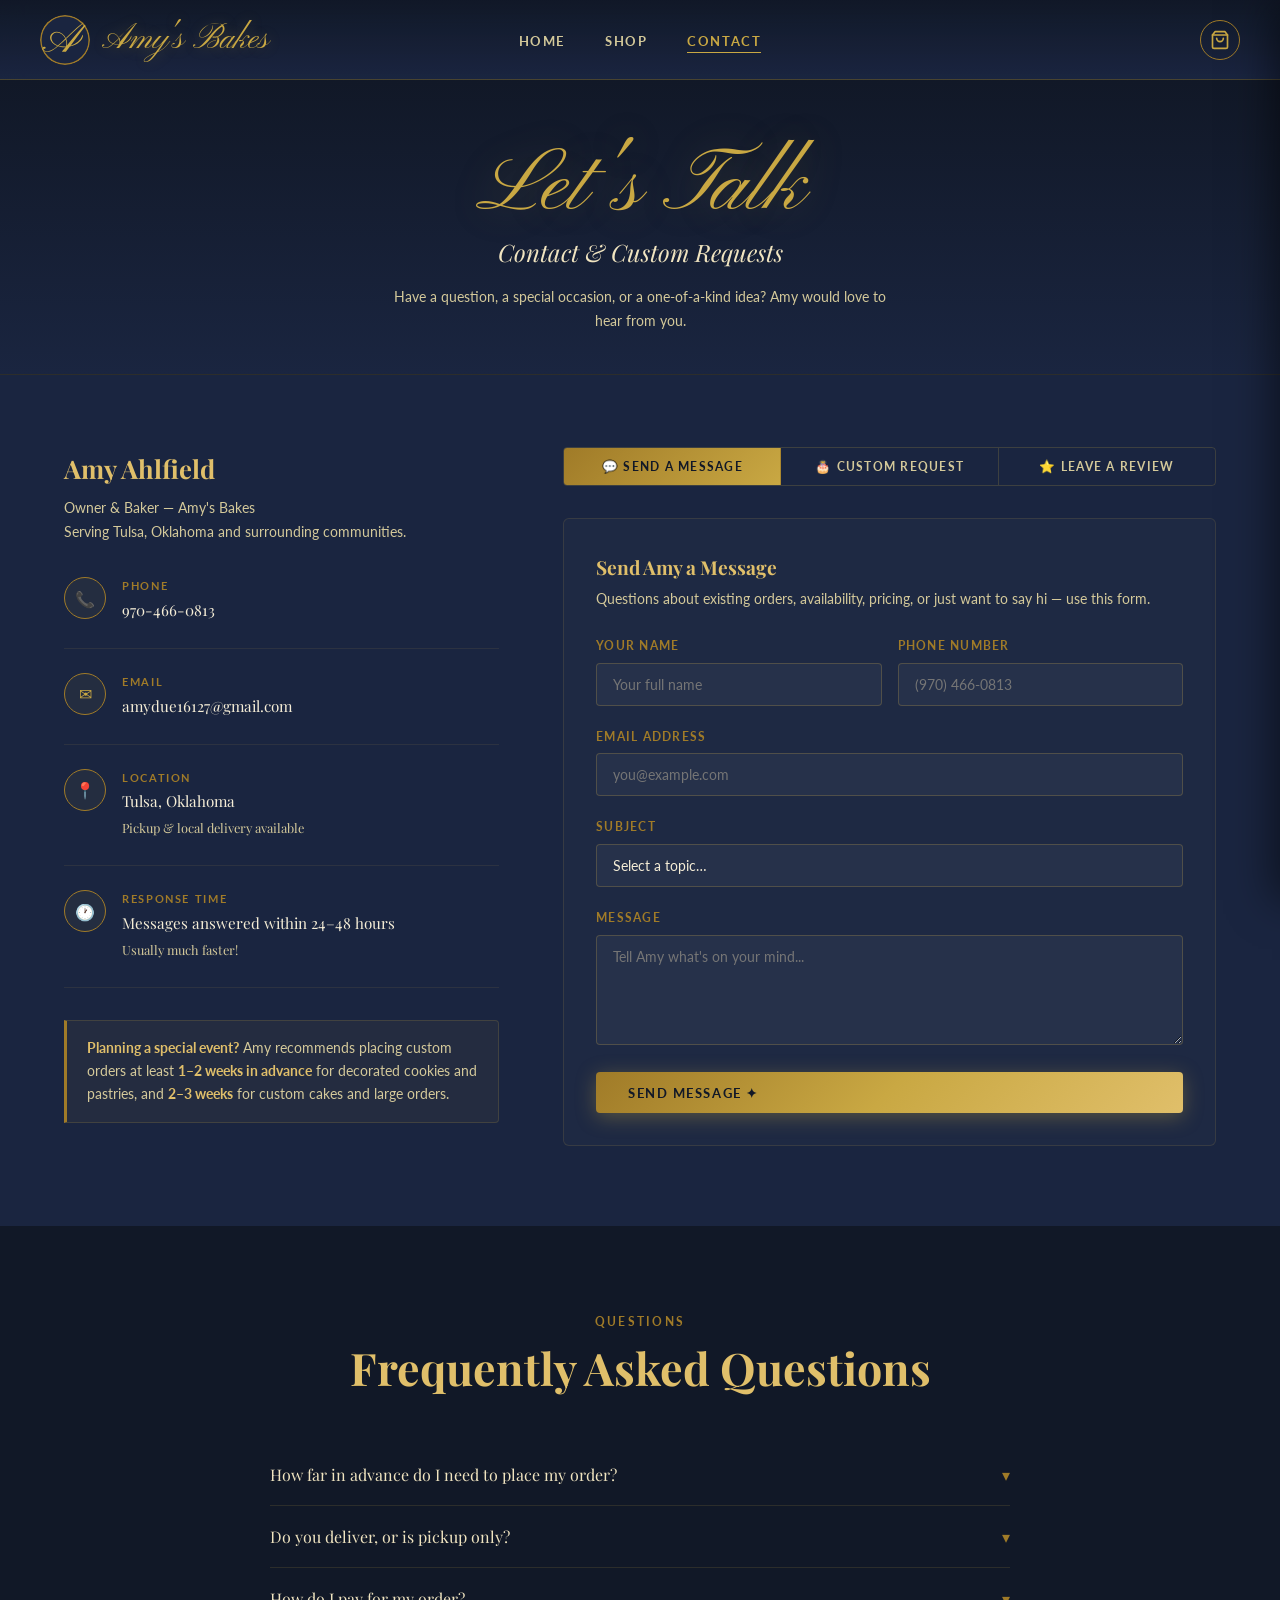
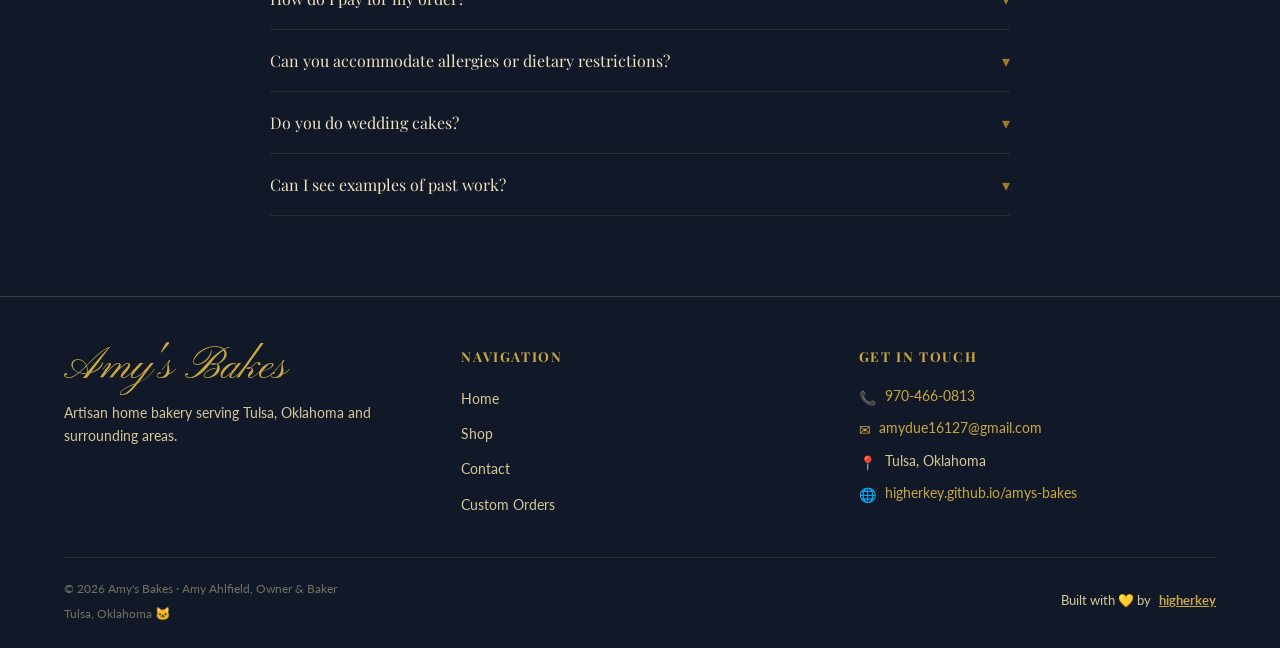
==== commit e87abac1: "feat: modernize branding assets and replace emoji icons" ====
--- a/contact.html
+++ b/contact.html
@@ -7,6 +7,7 @@
   <meta name="description" content="Contact Amy's Bakes in Tulsa, Oklahoma. Submit a custom cake or cookie request, ask questions, or get a quote for your next special event.">
   <link rel="stylesheet" href="css/styles.css">
   <link rel="stylesheet" href="css/contact.css">
+  <link rel="icon" type="image/svg+xml" href="assets/favicon.svg">
 </head>
 <body>
 
@@ -14,7 +15,7 @@
   <nav class="navbar" role="navigation" aria-label="Main navigation">
     <a href="index.html" class="navbar-brand" aria-label="Amy's Bakes Home">
       <div class="navbar-logo-ring" aria-hidden="true">
-        <img src="assets/logo.jpg" alt="Amy's Bakes Logo">
+        <img src="assets/favicon.svg" alt="Amy's Bakes Logo">
       </div>
       <span class="navbar-brand-text">Amy's Bakes</span>
     </a>
@@ -27,7 +28,11 @@
 
     <div class="navbar-actions">
       <button class="navbar-cart" id="cart-btn" aria-label="Open inquiry bag">
-        👜
+        <svg class="nav-icon-svg" viewBox="0 0 24 24" fill="none" stroke="currentColor" stroke-width="2" stroke-linecap="round" stroke-linejoin="round" aria-hidden="true">
+          <path d="M6 2 3 6v14a2 2 0 0 0 2 2h14a2 2 0 0 0 2-2V6l-3-4Z"></path>
+          <line x1="3" y1="6" x2="21" y2="6"></line>
+          <path d="M16 10a4 4 0 0 1-8 0"></path>
+        </svg>
         <span class="cart-badge" id="cart-badge" aria-live="polite">0</span>
       </button>
       <button class="hamburger" id="hamburger" aria-label="Toggle menu" aria-expanded="false">
@@ -457,7 +462,13 @@
     </div>
     <div class="cart-items" id="cart-items">
       <div class="cart-empty" id="cart-empty">
-        <div class="empty-icon">👜</div>
+        <div class="empty-icon">
+          <svg viewBox="0 0 24 24" fill="none" stroke="currentColor" stroke-width="1.5" stroke-linecap="round" stroke-linejoin="round" style="width: 64px; height: 64px; opacity: 0.5;" aria-hidden="true">
+            <path d="M6 2 3 6v14a2 2 0 0 0 2 2h14a2 2 0 0 0 2-2V6l-3-4Z"></path>
+            <line x1="3" y1="6" x2="21" y2="6"></line>
+            <path d="M16 10a4 4 0 0 1-8 0"></path>
+          </svg>
+        </div>
         <p>Your inquiry bag is empty.<br>Add some examples to get started!</p>
       </div>
     </div>
--- a/css/styles.css
+++ b/css/styles.css
@@ -105,15 +105,13 @@
   display: flex;
   align-items: center;
   justify-content: center;
-  background: var(--navy-dark);
   overflow: hidden;
   transition: transform var(--transition);
 }
 .navbar-logo-ring img {
   width: 100%;
   height: 100%;
-  object-fit: cover;
-  transform: scale(1.1); /* Zoom to hide square corners of logo.jpg */
+  object-fit: contain;
 }
 .navbar-brand:hover .navbar-logo-ring {
   transform: scale(1.05);
@@ -172,6 +170,15 @@
   transition: all var(--transition);
 }
 .navbar-cart:hover { background: var(--gold-glow); border-color: var(--gold); }
+.nav-icon-svg {
+  width: 20px;
+  height: 20px;
+  stroke: var(--gold);
+  transition: stroke var(--transition);
+}
+.navbar-cart:hover .nav-icon-svg {
+  stroke: var(--gold-light);
+}
 .cart-badge {
   position: absolute;
   top: -4px; right: -4px;
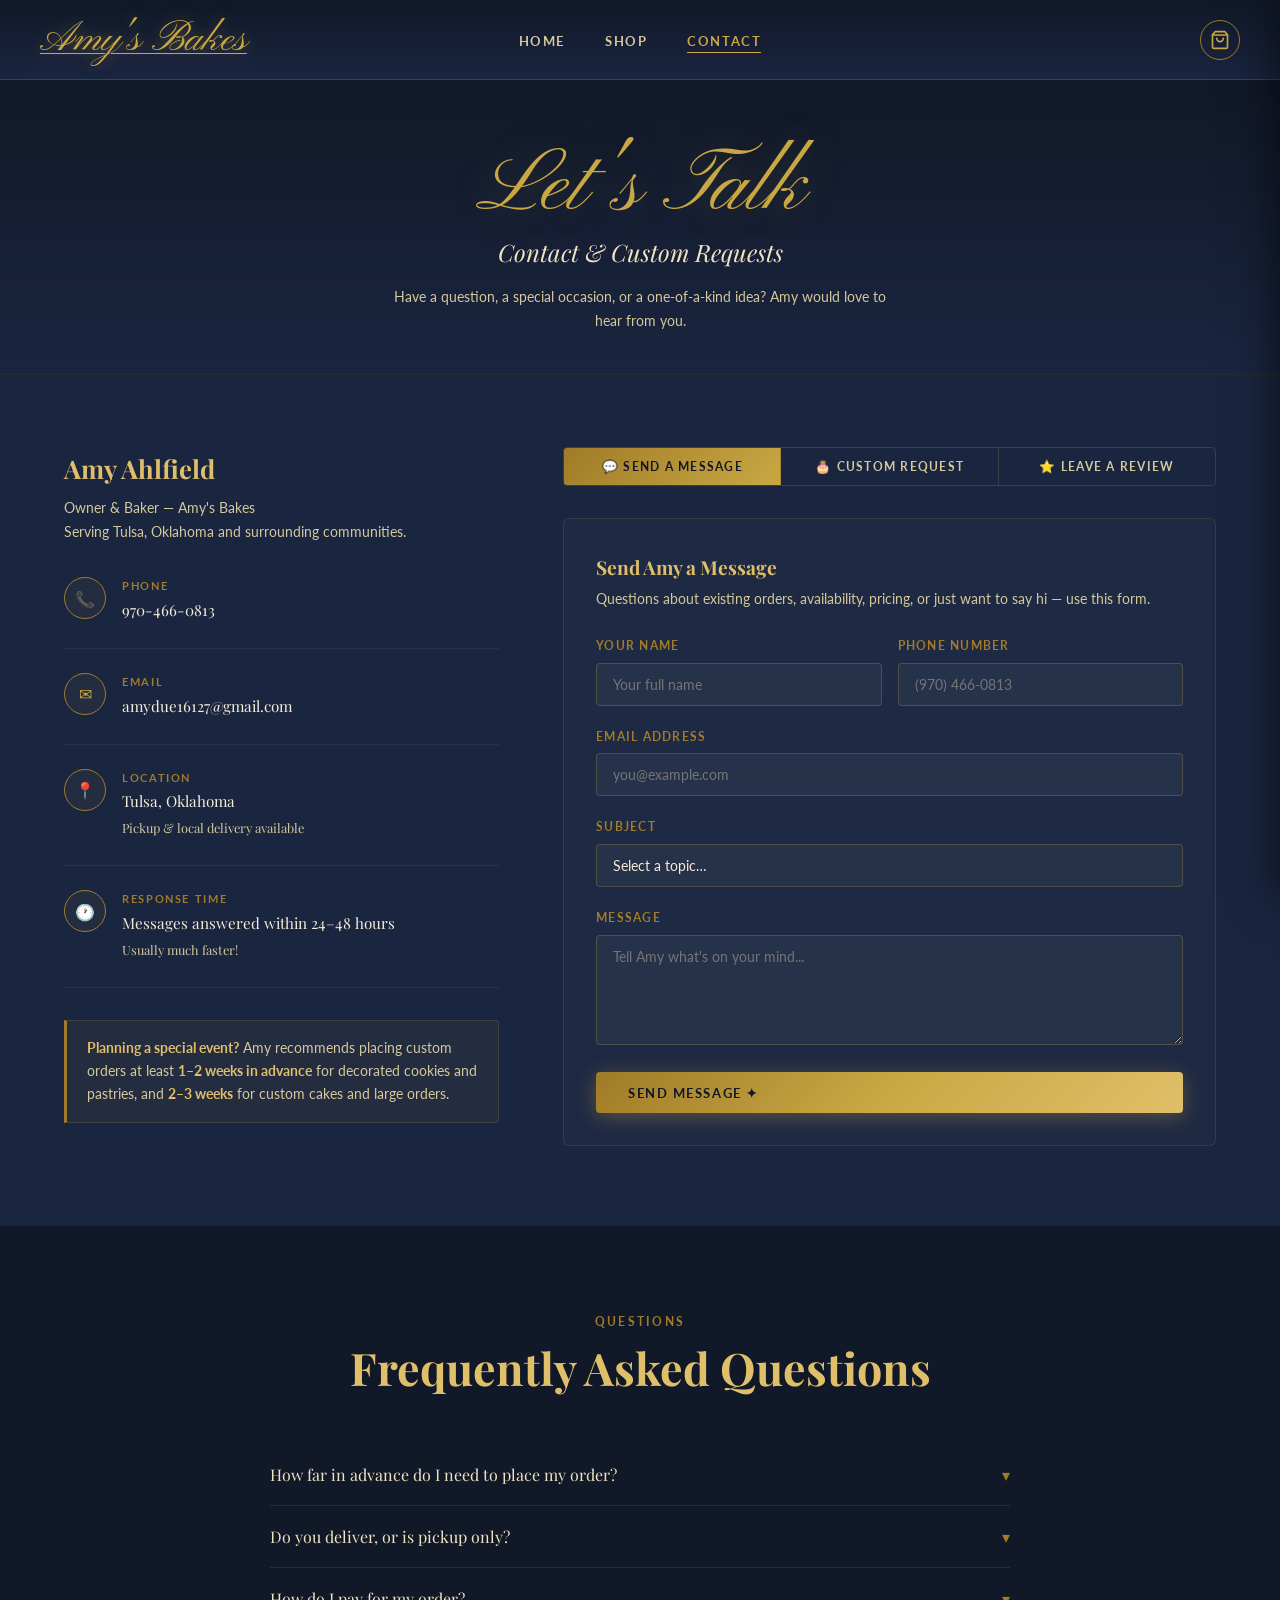
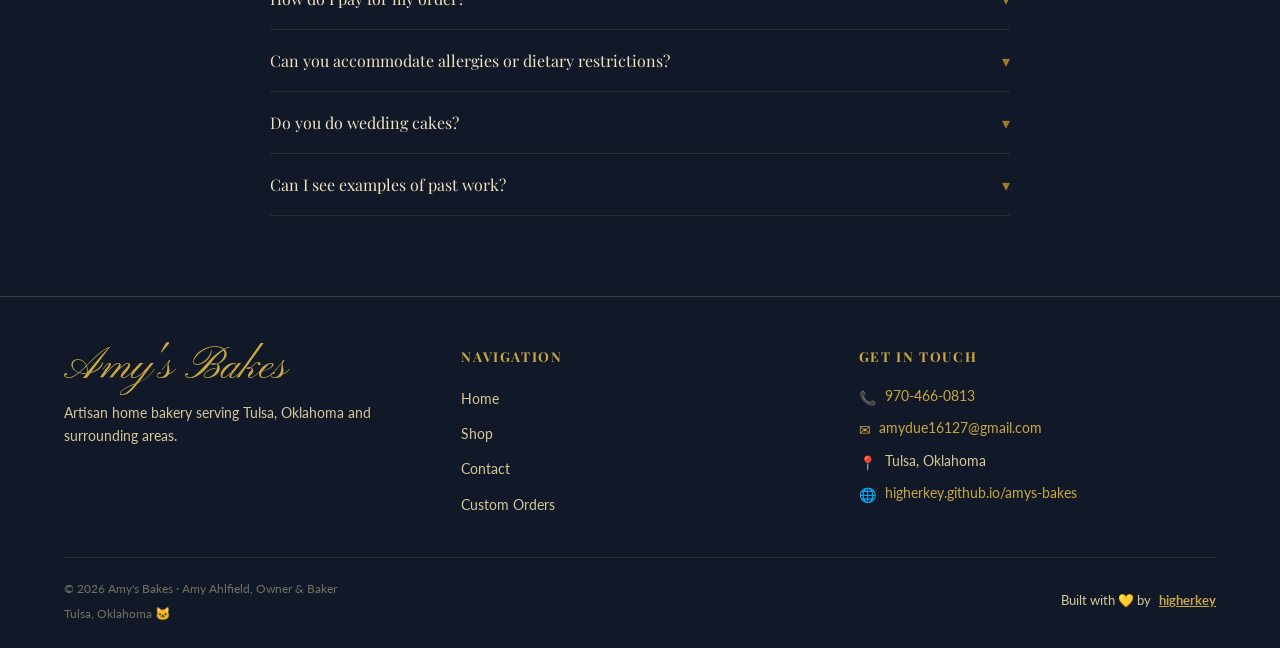
==== commit e86cb678: "feat: modernize branding components and implement code-driven asset pipeline" ====
--- a/contact.html
+++ b/contact.html
@@ -14,9 +14,6 @@
   <!-- ── Navbar ── -->
   <nav class="navbar" role="navigation" aria-label="Main navigation">
     <a href="index.html" class="navbar-brand" aria-label="Amy's Bakes Home">
-      <div class="navbar-logo-ring" aria-hidden="true">
-        <img src="assets/favicon.svg" alt="Amy's Bakes Logo">
-      </div>
       <span class="navbar-brand-text">Amy's Bakes</span>
     </a>
 
--- a/css/styles.css
+++ b/css/styles.css
@@ -97,33 +97,26 @@
   align-items: center;
   gap: 0.75rem;
   text-decoration: none;
-}
-.navbar-logo-ring {
-  width: 50px;
-  height: 50px;
-  border-radius: 50%;
-  display: flex;
-  align-items: center;
-  justify-content: center;
-  overflow: hidden;
-  transition: transform var(--transition);
-}
-.navbar-logo-ring img {
-  width: 100%;
-  height: 100%;
-  object-fit: contain;
-}
-.navbar-brand:hover .navbar-logo-ring {
-  transform: scale(1.05);
+  z-index: 1001;
 }
 .navbar-brand-text {
   font-family: var(--font-script);
-  font-size: 2.1rem;
+  font-size: 2.6rem;
   font-weight: 400;
   color: var(--gold);
   line-height: 1;
-  text-shadow: 0 0 15px rgba(201,168,67,0.3);
+  text-shadow: 0 0 15px rgba(201,168,67,0.4);
   margin-top: 0.2rem;
+  transition: all var(--transition);
+  text-decoration: underline;
+  text-decoration-color: var(--gold);
+  text-decoration-thickness: 1px;
+  text-underline-offset: 3px;
+}
+.navbar-brand:hover .navbar-brand-text {
+  color: var(--gold-light);
+  text-decoration-color: var(--gold-light);
+  text-shadow: 0 0 25px rgba(201,168,67,0.7);
 }
 
 .navbar-nav {
@@ -188,7 +181,7 @@
   font-weight: 700;
   width: 18px; height: 18px;
   border-radius: 50%;
-  display: flex; align-items: center; justify-content: center;
+  align-items: center; justify-content: center;
   display: none;
 }
 .cart-badge.has-items { display: flex; }
@@ -301,7 +294,7 @@
   color: var(--cream);
   border: 1px solid rgba(255,255,255,0.2);
 }
-.btn-ghost:hover { background: rgba(255,255,255,0.08); color: white; }
+.btn-ghost:hover { background: rgba(255,255,255,0.15); color: var(--white); }
 
 /* ── Container ── */
 .container { max-width: 1200px; margin: 0 auto; padding: 0 1.5rem; }
@@ -647,8 +640,7 @@
 }
 
 @media (max-width: 480px) {
-  .navbar-logo-ring { width: 42px; height: 42px; }
-  .navbar-brand-text { font-size: 1.45rem; }
+  .navbar-brand-text { font-size: 1.6rem; }
   .navbar-actions { gap: 0.75rem; }
   .navbar-cart { width: 36px; height: 36px; font-size: 0.9rem; }
 }
